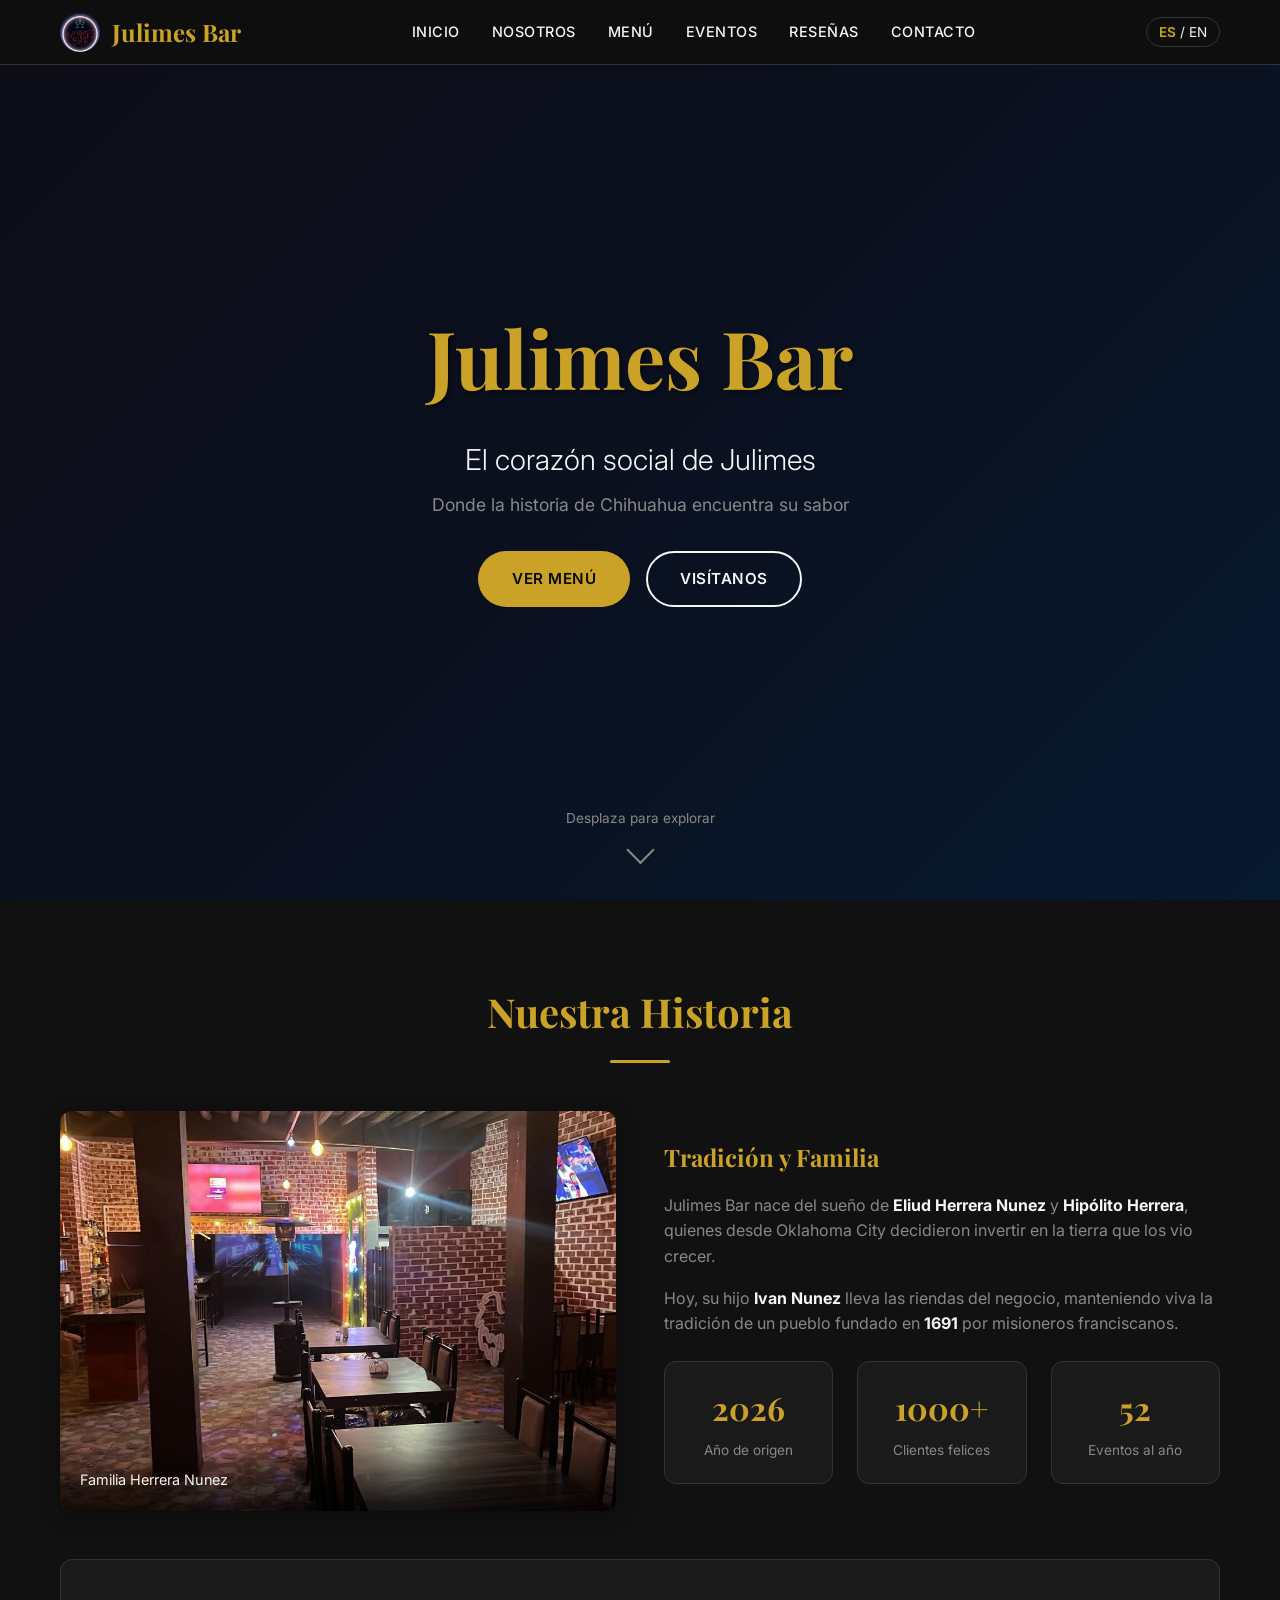
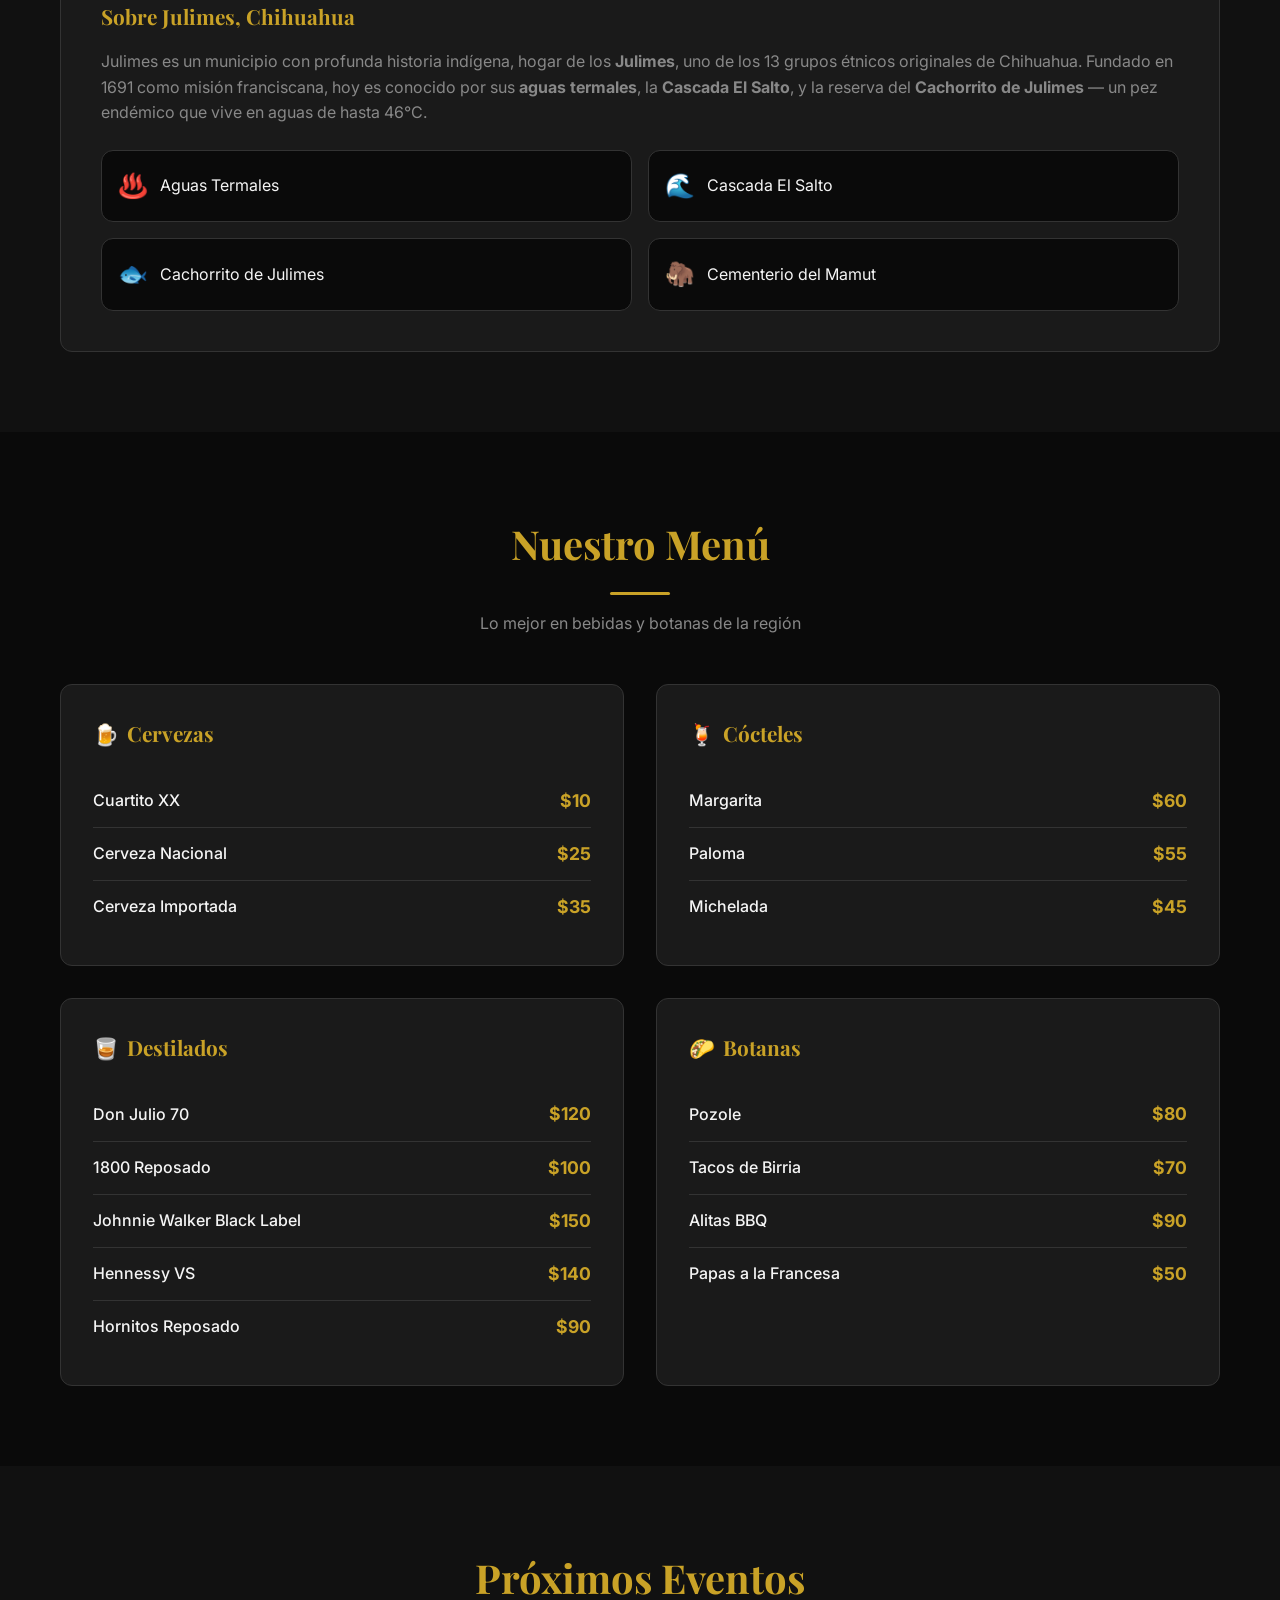
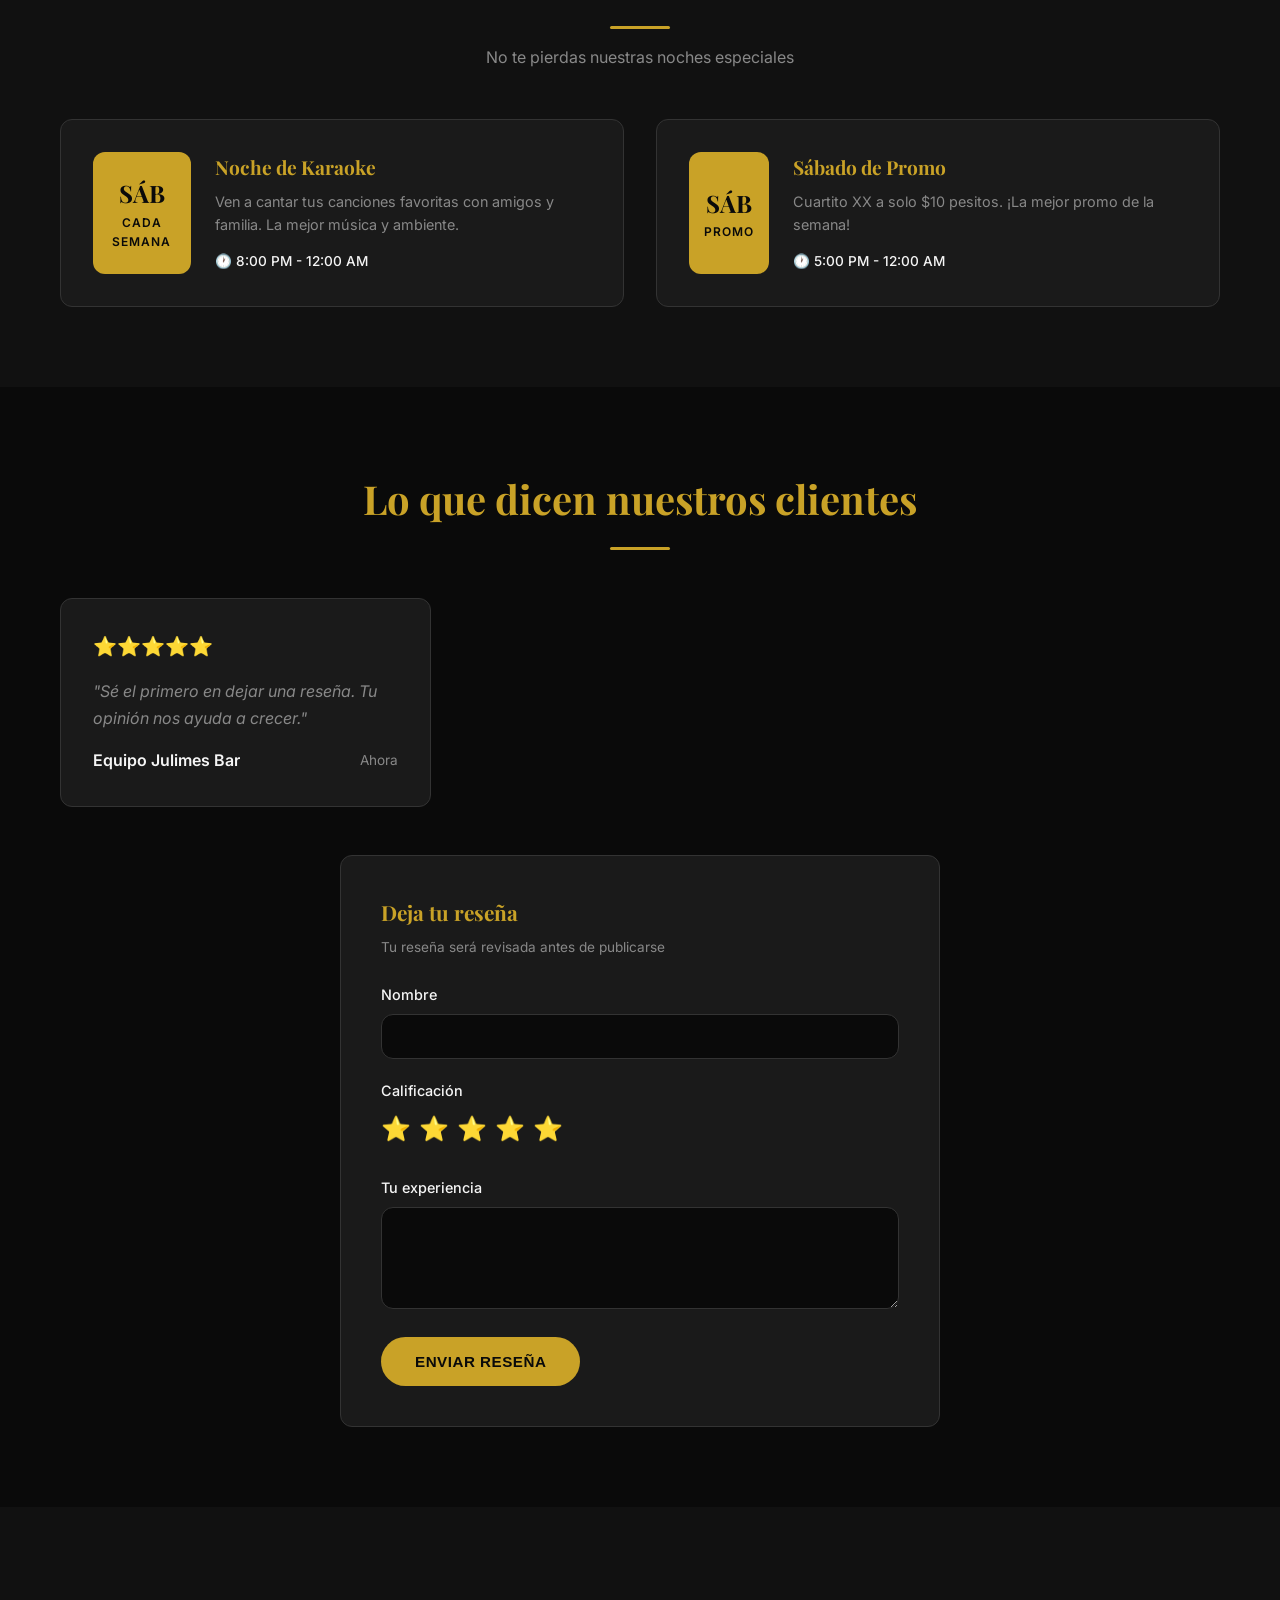
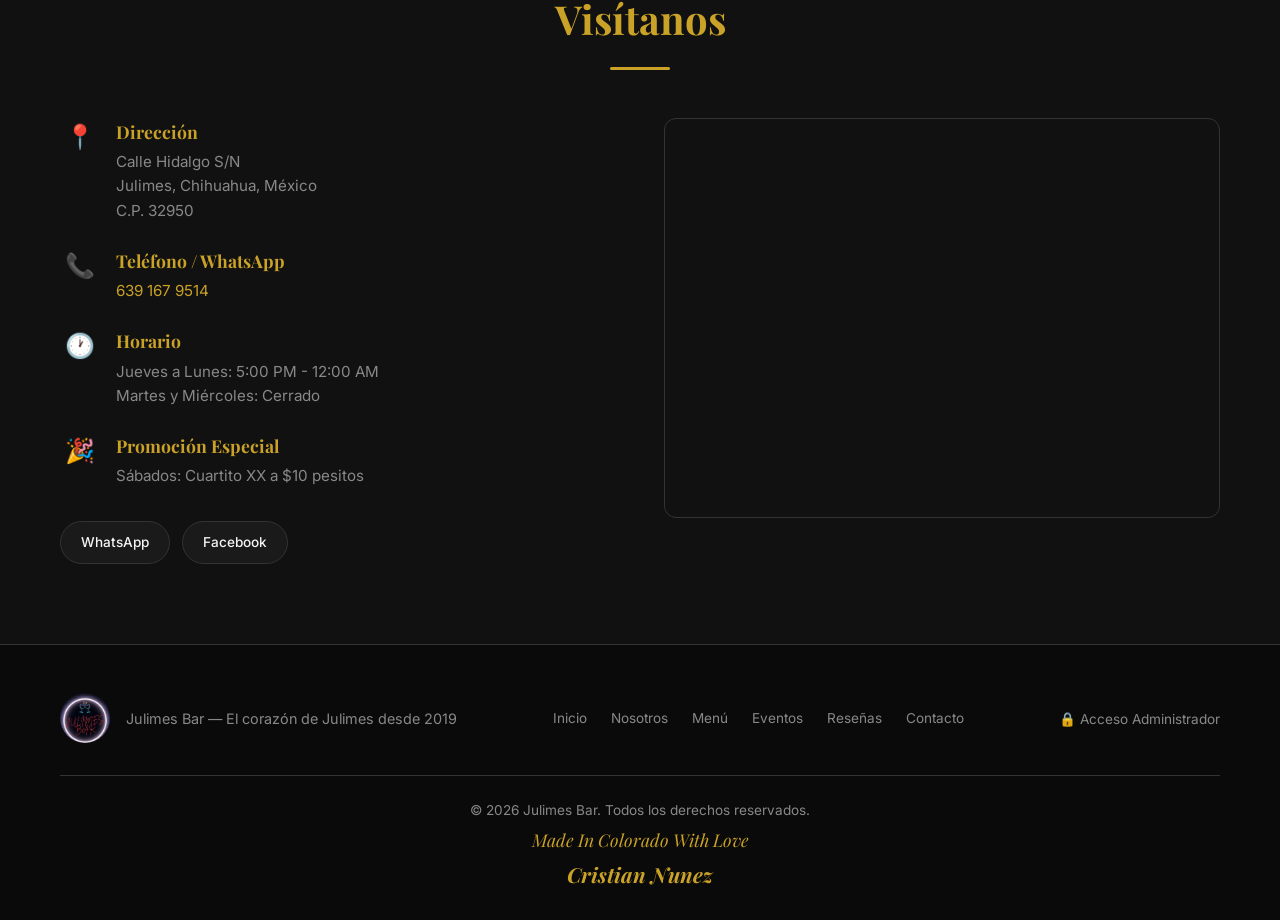
==== index.html @ 935f6eef "feat: update stats and footer per Cristian request - Stat: '5+ Años de servicio' → '2026 Año de orig" ====
<!DOCTYPE html>
<html lang="es">
<head>
    <meta charset="UTF-8">
    <meta name="viewport" content="width=device-width, initial-scale=1.0">
    <meta name="description" content="Julimes Bar - El corazón social de Julimes, Chihuahua. Cervezas frías, cócteles, botanas y las mejores noches de karaoke. Abierto jueves a lunes.">
    <meta name="keywords" content="Julimes Bar, bar Julimes Chihuahua, cerveza Julimes, karaoke Chihuahua, botanas Julimes, bar cerca de mí">
    <meta name="author" content="Familia Herrera Nunez">
    <meta name="robots" content="index, follow">
    
    <!-- Open Graph / Facebook -->
    <meta property="og:type" content="website">
    <meta property="og:url" content="https://deviousdevv303.github.io/julimes-bar/">
    <meta property="og:title" content="Julimes Bar - El corazón social de Julimes, Chihuahua">
    <meta property="og:description" content="Cervezas frías, cócteles, botanas y las mejores noches de karaoke en Julimes, Chihuahua. ¡Visítanos!">
    <meta property="og:image" content="https://deviousdevv303.github.io/julimes-bar/assets/logo.jpg">
    <meta property="og:locale" content="es_MX">
    
    <!-- Twitter -->
    <meta property="twitter:card" content="summary_large_image">
    <meta property="twitter:url" content="https://deviousdevv303.github.io/julimes-bar/">
    <meta property="twitter:title" content="Julimes Bar - El corazón social de Julimes, Chihuahua">
    <meta property="twitter:description" content="Cervezas frías, cócteles, botanas y las mejores noches de karaoke en Julimes, Chihuahua. ¡Visítanos!">
    <meta property="twitter:image" content="https://deviousdevv303.github.io/julimes-bar/assets/logo.jpg">
    
    <!-- Canonical URL -->
    <link rel="canonical" href="https://deviousdevv303.github.io/julimes-bar/">
    
    <title>Julimes Bar - El Corazón de Julimes, Chihuahua</title>
    <link rel="stylesheet" href="styles.css">
    <link href="https://fonts.googleapis.com/css2?family=Playfair+Display:wght@400;700&family=Inter:wght@300;400;600&display=swap" rel="stylesheet">
</head>
<body>
    <!-- Navigation -->
    <nav class="navbar">
        <div class="container">
            <div class="logo">
                <img src="assets/logo.jpg" alt="Julimes Bar Logo" id="logo-img">
                <span class="logo-text">Julimes Bar</span>
            </div>
            <ul class="nav-links">
                <li><a href="#inicio" data-es="Inicio" data-en="Home">Inicio</a></li>
                <li><a href="#nosotros" data-es="Nosotros" data-en="About">Nosotros</a></li>
                <li><a href="#menu" data-es="Menú" data-en="Menu">Menú</a></li>
                <li><a href="#eventos" data-es="Eventos" data-en="Events">Eventos</a></li>
                <li><a href="#resenas" data-es="Reseñas" data-en="Reviews">Reseñas</a></li>
                <li><a href="#contacto" data-es="Contacto" data-en="Contact">Contacto</a></li>
            </ul>
            <div class="language-toggle">
                <button id="lang-toggle" class="lang-btn" onclick="toggleLanguage()">
                    <span id="current-lang">ES</span> / <span>EN</span>
                </button>
            </div>
            <button class="hamburger" id="hamburger-btn" aria-label="Abrir menú" aria-expanded="false" aria-controls="nav-links">
                <span></span>
                <span></span>
                <span></span>
            </button>
        </div>
    </nav>

    <!-- Hero Section -->
    <section id="inicio" class="hero">
        <div class="hero-overlay"></div>
        <div class="hero-content">
            <h1>Julimes Bar</h1>
            <p class="tagline" data-es="El corazón social de Julimes" data-en="The social heart of Julimes">El corazón social de Julimes</p>
            <p class="subtitle" data-es="Donde la historia de Chihuahua encuentra su sabor" data-en="Where Chihuahua's history finds its flavor">Donde la historia de Chihuahua encuentra su sabor</p>
            <div class="cta-buttons">
                <a href="#menu" class="btn btn-primary" data-es="Ver Menú" data-en="View Menu">Ver Menú</a>
                <a href="#contacto" class="btn btn-secondary" data-es="Visítanos" data-en="Visit Us">Visítanos</a>
            </div>
        </div>
        <div class="scroll-indicator">
            <span data-es="Desplaza para explorar" data-en="Scroll to explore">Desplaza para explorar</span>
            <div class="arrow"></div>
        </div>
    </section>

    <!-- About Section -->
    <section id="nosotros" class="about">
        <div class="container">
            <div class="section-header">
                <h2 data-es="Nuestra Historia" data-en="Our Story">Nuestra Historia</h2>
                <div class="divider"></div>
            </div>
            <div class="about-grid">
                <div class="about-image">
                    <img src="assets/interior.jpg" alt="Interior de Julimes Bar" id="about-img">
                    <div class="image-caption">Familia Herrera Nunez</div>
                </div>
                <div class="about-content">
                    <h3 data-es="Tradición y Familia" data-en="Tradition & Family">Tradición y Familia</h3>
                    <p data-es="Julimes Bar nace del sueño de <strong>Eliud Herrera Nunez</strong> y <strong>Hipólito Herrera</strong>, quienes desde Oklahoma City decidieron invertir en la tierra que los vio crecer." data-en="Julimes Bar was born from the dream of <strong>Eliud Herrera Nunez</strong> and <strong>Hipólito Herrera</strong>, who from Oklahoma City decided to invest in the land that raised them.">Julimes Bar nace del sueño de <strong>Eliud Herrera Nunez</strong> y <strong>Hipólito Herrera</strong>, quienes desde Oklahoma City decidieron invertir en la tierra que los vio crecer.</p>
                    <p data-es="Hoy, su hijo <strong>Ivan Nunez</strong> lleva las riendas del negocio, manteniendo viva la tradición de un pueblo fundado en <strong>1691</strong> por misioneros franciscanos." data-en="Today, their son <strong>Ivan Nunez</strong> runs the business, keeping alive the tradition of a town founded in <strong>1691</strong> by Franciscan missionaries.">Hoy, su hijo <strong>Ivan Nunez</strong> lleva las riendas del negocio, manteniendo viva la tradición de un pueblo fundado en <strong>1691</strong> por misioneros franciscanos.</p>
                    <div class="about-stats">
                        <div class="stat">
                            <span class="stat-number">2026</span>
                            <span class="stat-label" data-es="Año de origen" data-en="Year established">Año de origen</span>
                        </div>
                        <div class="stat">
                            <span class="stat-number">1000+</span>
                            <span class="stat-label" data-es="Clientes felices" data-en="Happy customers">Clientes felices</span>
                        </div>
                        <div class="stat">
                            <span class="stat-number">52</span>
                            <span class="stat-label" data-es="Eventos al año" data-en="Events per year">Eventos al año</span>
                        </div>
                    </div>
                </div>
            </div>
            <div class="about-julimes">
                <h3 data-es="Sobre Julimes, Chihuahua" data-en="About Julimes, Chihuahua">Sobre Julimes, Chihuahua</h3>
                <p data-es="Julimes es un municipio con profunda historia indígena, hogar de los <strong>Julimes</strong>, uno de los 13 grupos étnicos originales de Chihuahua. Fundado en 1691 como misión franciscana, hoy es conocido por sus <strong>aguas termales</strong>, la <strong>Cascada El Salto</strong>, y la reserva del <strong>Cachorrito de Julimes</strong> — un pez endémico que vive en aguas de hasta 46°C." data-en="Julimes is a municipality with deep indigenous history, home to the <strong>Julimes</strong>, one of the 13 original ethnic groups of Chihuahua. Founded in 1691 as a Franciscan mission, today it's known for its <strong>thermal waters</strong>, <strong>El Salto Waterfall</strong>, and the <strong>Julimes Pupfish Reserve</strong> — an endemic fish living in waters up to 46°C.">Julimes es un municipio con profunda historia indígena, hogar de los <strong>Julimes</strong>, uno de los 13 grupos étnicos originales de Chihuahua. Fundado en 1691 como misión franciscana, hoy es conocido por sus <strong>aguas termales</strong>, la <strong>Cascada El Salto</strong>, y la reserva del <strong>Cachorrito de Julimes</strong> — un pez endémico que vive en aguas de hasta 46°C.</p>
                <div class="attractions">
                    <div class="attraction">
                        <span class="attraction-icon">♨️</span>
                        <span data-es="Aguas Termales" data-en="Thermal Waters">Aguas Termales</span>
                    </div>
                    <div class="attraction">
                        <span class="attraction-icon">🌊</span>
                        <span data-es="Cascada El Salto" data-en="El Salto Waterfall">Cascada El Salto</span>
                    </div>
                    <div class="attraction">
                        <span class="attraction-icon">🐟</span>
                        <span data-es="Cachorrito de Julimes" data-en="Julimes Pupfish">Cachorrito de Julimes</span>
                    </div>
                    <div class="attraction">
                        <span class="attraction-icon">🦣</span>
                        <span data-es="Cementerio del Mamut" data-en="Mammoth Cemetery">Cementerio del Mamut</span>
                    </div>
                </div>
            </div>
        </div>
    </section>

    <!-- Menu Section -->
    <section id="menu" class="menu">
        <div class="container">
            <div class="section-header">
                <h2 data-es="Nuestro Menú" data-en="Our Menu">Nuestro Menú</h2>
                <div class="divider"></div>
                <p class="section-subtitle" data-es="Lo mejor en bebidas y botanas de la región" data-en="The best drinks and snacks in the region">Lo mejor en bebidas y botanas de la región</p>
            </div>
            <div class="menu-categories">
                <div class="menu-category">
                    <h3>🍺 <span data-es="Cervezas" data-en="Beers">Cervezas</span></h3>
                    <ul class="menu-list">
                        <li class="menu-item">
                            <span class="item-name">Cuartito XX</span>
                            <span class="item-price">$10</span>
                        </li>
                        <li class="menu-item">
                            <span class="item-name" data-es="Cerveza Nacional" data-en="Domestic Beer">Cerveza Nacional</span>
                            <span class="item-price">$25</span>
                        </li>
                        <li class="menu-item">
                            <span class="item-name" data-es="Cerveza Importada" data-en="Imported Beer">Cerveza Importada</span>
                            <span class="item-price">$35</span>
                        </li>
                    </ul>
                </div>
                <div class="menu-category">
                    <h3>🍹 <span data-es="Cócteles" data-en="Cocktails">Cócteles</span></h3>
                    <ul class="menu-list">
                        <li class="menu-item">
                            <span class="item-name">Margarita</span>
                            <span class="item-price">$60</span>
                        </li>
                        <li class="menu-item">
                            <span class="item-name">Paloma</span>
                            <span class="item-price">$55</span>
                        </li>
                        <li class="menu-item">
                            <span class="item-name">Michelada</span>
                            <span class="item-price">$45</span>
                        </li>
                    </ul>
                </div>
                <div class="menu-category">
                    <h3>🥃 <span data-es="Destilados" data-en="Spirits">Destilados</span></h3>
                    <ul class="menu-list">
                        <li class="menu-item">
                            <span class="item-name">Don Julio 70</span>
                            <span class="item-price">$120</span>
                        </li>
                        <li class="menu-item">
                            <span class="item-name">1800 Reposado</span>
                            <span class="item-price">$100</span>
                        </li>
                        <li class="menu-item">
                            <span class="item-name">Johnnie Walker Black Label</span>
                            <span class="item-price">$150</span>
                        </li>
                        <li class="menu-item">
                            <span class="item-name">Hennessy VS</span>
                            <span class="item-price">$140</span>
                        </li>
                        <li class="menu-item">
                            <span class="item-name">Hornitos Reposado</span>
                            <span class="item-price">$90</span>
                        </li>
                    </ul>
                </div>
                <div class="menu-category">
                    <h3>🌮 <span data-es="Botanas" data-en="Snacks">Botanas</span></h3>
                    <ul class="menu-list">
                        <li class="menu-item">
                            <span class="item-name">Pozole</span>
                            <span class="item-price">$80</span>
                        </li>
                        <li class="menu-item">
                            <span class="item-name" data-es="Tacos de Birria" data-en="Birria Tacos">Tacos de Birria</span>
                            <span class="item-price">$70</span>
                        </li>
                        <li class="menu-item">
                            <span class="item-name" data-es="Alitas BBQ" data-en="BBQ Wings">Alitas BBQ</span>
                            <span class="item-price">$90</span>
                        </li>
                        <li class="menu-item">
                            <span class="item-name" data-es="Papas a la Francesa" data-en="French Fries">Papas a la Francesa</span>
                            <span class="item-price">$50</span>
                        </li>
                    </ul>
                </div>
            </div>
        </div>
    </section>

    <!-- Events Section -->
    <section id="eventos" class="events">
        <div class="container">
            <div class="section-header">
                <h2 data-es="Próximos Eventos" data-en="Upcoming Events">Próximos Eventos</h2>
                <div class="divider"></div>
                <p class="section-subtitle" data-es="No te pierdas nuestras noches especiales" data-en="Don't miss our special nights">No te pierdas nuestras noches especiales</p>
            </div>
            <div class="events-grid">
                <div class="event-card">
                    <div class="event-date">
                        <span class="day">SÁB</span>
                        <span class="month" data-es="CADA SEMANA" data-en="EVERY WEEK">CADA SEMANA</span>
                    </div>
                    <div class="event-info">
                        <h3 data-es="Noche de Karaoke" data-en="Karaoke Night">Noche de Karaoke</h3>
                        <p data-es="Ven a cantar tus canciones favoritas con amigos y familia. La mejor música y ambiente." data-en="Come sing your favorite songs with friends and family. The best music and atmosphere.">Ven a cantar tus canciones favoritas con amigos y familia. La mejor música y ambiente.</p>
                        <span class="event-time">🕐 8:00 PM - 12:00 AM</span>
                    </div>
                </div>
                <div class="event-card">
                    <div class="event-date">
                        <span class="day">SÁB</span>
                        <span class="month">PROMO</span>
                    </div>
                    <div class="event-info">
                        <h3 data-es="Sábado de Promo" data-en="Saturday Promo">Sábado de Promo</h3>
                        <p data-es="Cuartito XX a solo $10 pesitos. ¡La mejor promo de la semana!" data-en="Cuartito XX for just $10 pesos. The best deal of the week!">Cuartito XX a solo $10 pesitos. ¡La mejor promo de la semana!</p>
                        <span class="event-time">🕐 5:00 PM - 12:00 AM</span>
                    </div>
                </div>
            </div>
        </div>
    </section>

    <!-- Reviews Section -->
    <section id="resenas" class="reviews">
        <div class="container">
            <div class="section-header">
                <h2 data-es="Lo que dicen nuestros clientes" data-en="What our customers say">Lo que dicen nuestros clientes</h2>
                <div class="divider"></div>
            </div>
            <div class="reviews-grid" id="approved-reviews">
                <div class="review-card">
                    <div class="review-stars">⭐⭐⭐⭐⭐</div>
                    <p class="review-text">"Excelente ambiente y muy buen servicio. Las cervezas bien frías. Volveré pronto."</p>
                    <div class="review-author">
                        <span>María González</span>
                        <span class="review-date">15/05/2024</span>
                    </div>
                </div>
            </div>
            <div class="review-form">
                <h3 data-es="Deja tu reseña" data-en="Leave a review">Deja tu reseña</h3>
                <p class="form-note" data-es="Tu reseña será revisada antes de publicarse" data-en="Your review will be checked before publishing">Tu reseña será revisada antes de publicarse</p>
                <form id="review-form">
                    <div class="form-group">
                        <label for="reviewer-name" data-es="Nombre" data-en="Name">Nombre</label>
                        <input type="text" id="reviewer-name" required>
                    </div>
                    <div class="form-group">
                        <label for="reviewer-rating" data-es="Calificación" data-en="Rating">Calificación</label>
                        <div class="star-rating">
                            <input type="radio" name="rating" value="5" id="star5"><label for="star5">⭐</label>
                            <input type="radio" name="rating" value="4" id="star4"><label for="star4">⭐</label>
                            <input type="radio" name="rating" value="3" id="star3"><label for="star3">⭐</label>
                            <input type="radio" name="rating" value="2" id="star2"><label for="star2">⭐</label>
                            <input type="radio" name="rating" value="1" id="star1"><label for="star1">⭐</label>
                        </div>
                    </div>
                    <div class="form-group">
                        <label for="review-text" data-es="Tu experiencia" data-en="Your experience">Tu experiencia</label>
                        <textarea id="review-text" rows="4" required></textarea>
                    </div>
                    <button type="submit" class="btn btn-primary" data-es="Enviar Reseña" data-en="Submit Review">Enviar Reseña</button>
                </form>
            </div>
        </div>
    </section>

    <!-- Contact Section -->
    <section id="contacto" class="contact">
        <div class="container">
            <div class="section-header">
                <h2 data-es="Visítanos" data-en="Visit Us">Visítanos</h2>
                <div class="divider"></div>
            </div>
            <div class="contact-grid">
                <div class="contact-info">
                    <div class="contact-item">
                        <span class="contact-icon">📍</span>
                        <div>
                            <h4 data-es="Dirección" data-en="Address">Dirección</h4>
                            <p>Calle Hidalgo S/N<br>Julimes, Chihuahua, México<br>C.P. 32950</p>
                        </div>
                    </div>
                    <div class="contact-item">
                        <span class="contact-icon">📞</span>
                        <div>
                            <h4 data-es="Teléfono / WhatsApp" data-en="Phone / WhatsApp">Teléfono / WhatsApp</h4>
                            <p><a href="tel:+526391679514">639 167 9514</a></p>
                        </div>
                    </div>
                    <div class="contact-item">
                        <span class="contact-icon">🕐</span>
                        <div>
                            <h4 data-es="Horario" data-en="Hours">Horario</h4>
                            <p data-es="Jueves a Lunes: 5:00 PM - 12:00 AM<br>Martes y Miércoles: Cerrado" data-en="Thursday to Monday: 5:00 PM - 12:00 AM<br>Tuesday & Wednesday: Closed">Jueves a Lunes: 5:00 PM - 12:00 AM<br>Martes y Miércoles: Cerrado</p>
                        </div>
                    </div>
                    <div class="contact-item">
                        <span class="contact-icon">🎉</span>
                        <div>
                            <h4 data-es="Promoción Especial" data-en="Special Promotion">Promoción Especial</h4>
                            <p data-es="Sábados: Cuartito XX a $10 pesitos" data-en="Saturdays: Cuartito XX for $10 pesos">Sábados: Cuartito XX a $10 pesitos</p>
                        </div>
                    </div>
                    <div class="social-links">
                        <a href="https://wa.me/526391679514" class="social-btn" target="_blank">WhatsApp</a>
                        <a href="#" class="social-btn" target="_blank">Facebook</a>
                    </div>
                </div>
                <div class="map-container">
                    <iframe 
                        src="https://maps.google.com/maps?q=Julimes,+Chihuahua,+Mexico&output=embed"
                        width="100%" 
                        height="400" 
                        style="border:0;" 
                        allowfullscreen="" 
                        loading="lazy">
                    </iframe>
                </div>
            </div>
        </div>
    </section>

    <!-- Footer -->
    <footer class="footer">
        <div class="container">
            <div class="footer-content">
                <div class="footer-brand">
                    <img src="assets/logo.jpg" alt="Julimes Bar" class="footer-logo">
                    <p data-es="Julimes Bar — El corazón de Julimes desde 2019" data-en="Julimes Bar — The heart of Julimes since 2019">Julimes Bar — El corazón de Julimes desde 2019</p>
                </div>
                <div class="footer-links">
                    <a href="#inicio" data-es="Inicio" data-en="Home">Inicio</a>
                    <a href="#nosotros" data-es="Nosotros" data-en="About">Nosotros</a>
                    <a href="#menu" data-es="Menú" data-en="Menu">Menú</a>
                    <a href="#eventos" data-es="Eventos" data-en="Events">Eventos</a>
                    <a href="#resenas" data-es="Reseñas" data-en="Reviews">Reseñas</a>
                    <a href="#contacto" data-es="Contacto" data-en="Contact">Contacto</a>
                </div>
                <div class="footer-admin">
                    <a href="admin.html" class="admin-link">🔒 <span data-es="Acceso Administrador" data-en="Admin Access">Acceso Administrador</span></a>
                </div>
            </div>
            <div class="footer-bottom">
                <p>© <span id="footer-year"></span> Julimes Bar. <span data-es="Todos los derechos reservados." data-en="All rights reserved.">Todos los derechos reservados.</span></p>
                <p data-es="Made In Colorado With Love" data-en="Made In Colorado With Love" style="font-family: 'Playfair Display', cursive; font-style: italic; font-size: 1.1rem; color: var(--color-primary); margin-bottom: 4px;">Made In Colorado With Love</p>
                <p style="font-family: 'Playfair Display', cursive; font-style: italic; font-size: 1.3rem; color: var(--color-primary); font-weight: 700;">Cristian Nunez</p>
            </div>
        </div>
    </footer>

    <script src="script.js"></script>
    <script>document.getElementById('footer-year').textContent = new Date().getFullYear();</script>
</body>
</html>
---- styles.css ----
/* ─── CSS Variables ─────────────────────────────────────────── */
:root {
  --color-bg: #0a0a0a;
  --color-bg-alt: #111111;
  --color-surface: #1a1a1a;
  --color-primary: #c9a227;
  --color-primary-dark: #a88420;
  --color-text: #f5f5f5;
  --color-text-muted: #888888;
  --color-border: #333333;
  --color-white: #ffffff;
  --font-display: 'Playfair Display', Georgia, serif;
  --font-body: 'Inter', -apple-system, BlinkMacSystemFont, sans-serif;
  --transition: all 0.3s ease;
  --shadow: 0 4px 20px rgba(0, 0, 0, 0.4);
  --radius: 12px;
}

/* ─── Reset & Base ────────────────────────────────────────── */
*, *::before, *::after {
  margin: 0;
  padding: 0;
  box-sizing: border-box;
}

html {
  scroll-behavior: smooth;
  font-size: 16px;
}

body {
  font-family: var(--font-body);
  background: var(--color-bg);
  color: var(--color-text);
  line-height: 1.6;
  overflow-x: hidden;
  min-height: 100vh;
  width: 100%;
}

img {
  max-width: 100%;
  height: auto;
  display: block;
}

a {
  color: var(--color-primary);
  text-decoration: none;
  transition: var(--transition);
}

a:hover {
  color: var(--color-primary-dark);
}

/* ─── Container ───────────────────────────────────────────── */
.container {
  width: 100%;
  max-width: 1200px;
  margin: 0 auto;
  padding: 0 20px;
}

@media (max-width: 768px) {
  .container {
    padding: 0 16px;
  }
}

/* ─── Navigation ──────────────────────────────────────────── */
.navbar {
  position: fixed;
  top: 0;
  left: 0;
  right: 0;
  z-index: 1000;
  background: rgba(15, 15, 15, 0.95);
  backdrop-filter: blur(10px);
  border-bottom: 1px solid var(--color-border);
  padding: 12px 0;
}

.navbar .container {
  display: flex;
  align-items: center;
  justify-content: space-between;
}

.logo {
  display: flex;
  align-items: center;
  gap: 12px;
}

.logo img {
  width: 40px;
  height: 40px;
  border-radius: 50%;
  object-fit: cover;
}

.logo-text {
  font-family: var(--font-display);
  font-size: 1.5rem;
  font-weight: 700;
  color: var(--color-primary);
}

.nav-links {
  display: flex;
  list-style: none;
  gap: 32px;
}

.nav-links a {
  color: var(--color-text);
  font-size: 0.9rem;
  font-weight: 500;
  text-transform: uppercase;
  letter-spacing: 0.5px;
  position: relative;
}

.nav-links a::after {
  content: '';
  position: absolute;
  bottom: -4px;
  left: 0;
  width: 0;
  height: 2px;
  background: var(--color-primary);
  transition: var(--transition);
}

.nav-links a:hover::after {
  width: 100%;
}

.hamburger {
  display: none;
  flex-direction: column;
  gap: 5px;
  background: none;
  border: none;
  cursor: pointer;
  padding: 5px;
}

.hamburger span {
  display: block;
  width: 25px;
  height: 2px;
  background: var(--color-text);
  transition: var(--transition);
}

@media (max-width: 768px) {
  .nav-links {
    position: fixed;
    top: 60px;
    left: 0;
    right: 0;
    background: var(--color-bg);
    flex-direction: column;
    padding: 20px;
    gap: 16px;
    transform: translateY(-100%);
    opacity: 0;
    visibility: hidden;
    transition: var(--transition);
  }

  .nav-links.active {
    transform: translateY(0);
    opacity: 1;
    visibility: visible;
  }

  .hamburger {
    display: flex;
  }

  .hamburger.active span:nth-child(1) {
    transform: rotate(45deg) translate(5px, 5px);
  }

  .hamburger.active span:nth-child(2) {
    opacity: 0;
  }

  .hamburger.active span:nth-child(3) {
    transform: rotate(-45deg) translate(5px, -5px);
  }
}

/* ─── Hero Section ──────────────────────────────────────────── */
.hero {
  position: relative;
  min-height: 100vh;
  display: flex;
  align-items: center;
  justify-content: center;
  text-align: center;
  background: linear-gradient(135deg, #1a1a2e 0%, #16213e 50%, #0f3460 100%);
  overflow: hidden;
}

.hero::before {
  content: '';
  position: absolute;
  top: 0;
  left: 0;
  right: 0;
  bottom: 0;
  background: url('assets/hero-bg.jpg') center/cover;
  opacity: 0.3;
}

.hero-overlay {
  position: absolute;
  top: 0;
  left: 0;
  right: 0;
  bottom: 0;
  background: rgba(0, 0, 0, 0.5);
}

.hero-content {
  position: relative;
  z-index: 2;
  max-width: 800px;
  padding: 0 20px;
}

.hero h1 {
  font-family: var(--font-display);
  font-size: clamp(2.5rem, 8vw, 5rem);
  font-weight: 700;
  color: var(--color-primary);
  margin-bottom: 16px;
  text-shadow: 2px 2px 4px rgba(0, 0, 0, 0.5);
}

.tagline {
  font-size: clamp(1.2rem, 3vw, 1.8rem);
  color: var(--color-text);
  margin-bottom: 8px;
  font-weight: 300;
}

.subtitle {
  font-size: clamp(0.9rem, 2vw, 1.1rem);
  color: var(--color-text-muted);
  margin-bottom: 32px;
}

.cta-buttons {
  display: flex;
  gap: 16px;
  justify-content: center;
  flex-wrap: wrap;
}

/* ─── Buttons ─────────────────────────────────────────────── */
.btn {
  display: inline-flex;
  align-items: center;
  justify-content: center;
  padding: 14px 32px;
  border-radius: 50px;
  font-size: 0.95rem;
  font-weight: 600;
  text-transform: uppercase;
  letter-spacing: 0.5px;
  cursor: pointer;
  transition: var(--transition);
  border: 2px solid transparent;
}

.btn-primary {
  background: var(--color-primary);
  color: var(--color-bg);
}

.btn-primary:hover {
  background: var(--color-primary-dark);
  transform: translateY(-2px);
  box-shadow: 0 8px 25px rgba(201, 162, 39, 0.3);
}

.btn-secondary {
  background: transparent;
  color: var(--color-text);
  border-color: var(--color-text);
}

.btn-secondary:hover {
  background: var(--color-text);
  color: var(--color-bg);
}

/* ─── Scroll Indicator ────────────────────────────────────── */
.scroll-indicator {
  position: absolute;
  bottom: 40px;
  left: 50%;
  transform: translateX(-50%);
  z-index: 2;
  text-align: center;
  color: var(--color-text-muted);
  font-size: 0.85rem;
}

.scroll-indicator .arrow {
  width: 20px;
  height: 20px;
  border-right: 2px solid var(--color-text-muted);
  border-bottom: 2px solid var(--color-text-muted);
  transform: rotate(45deg);
  margin: 10px auto 0;
  animation: bounce 2s infinite;
}

@keyframes bounce {
  0%, 20%, 50%, 80%, 100% {
    transform: rotate(45deg) translateY(0);
  }
  40% {
    transform: rotate(45deg) translateY(-10px);
  }
  60% {
    transform: rotate(45deg) translateY(-5px);
  }
}

/* ─── Section Headers ─────────────────────────────────────── */
.section-header {
  text-align: center;
  margin-bottom: 48px;
}

.section-header h2 {
  font-family: var(--font-display);
  font-size: clamp(1.8rem, 4vw, 2.5rem);
  color: var(--color-primary);
  margin-bottom: 16px;
}

.divider {
  width: 60px;
  height: 3px;
  background: var(--color-primary);
  margin: 0 auto 16px;
  border-radius: 2px;
}

.section-subtitle {
  color: var(--color-text-muted);
  font-size: 1rem;
  max-width: 600px;
  margin: 0 auto;
}

/* ─── About Section ───────────────────────────────────────── */
.about {
  padding: 80px 0;
  background: var(--color-bg-alt);
}

.about-grid {
  display: grid;
  grid-template-columns: 1fr 1fr;
  gap: 48px;
  align-items: center;
  margin-bottom: 48px;
}

.about-image {
  position: relative;
  border-radius: var(--radius);
  overflow: hidden;
  box-shadow: var(--shadow);
}

.about-image img {
  width: 100%;
  height: 400px;
  object-fit: cover;
}

.image-caption {
  position: absolute;
  bottom: 0;
  left: 0;
  right: 0;
  background: linear-gradient(transparent, rgba(0, 0, 0, 0.8));
  padding: 20px;
  color: var(--color-text);
  font-size: 0.9rem;
}

.about-content h3 {
  font-family: var(--font-display);
  font-size: 1.5rem;
  color: var(--color-primary);
  margin-bottom: 16px;
}

.about-content p {
  margin-bottom: 16px;
  color: var(--color-text-muted);
}

.about-content strong {
  color: var(--color-text);
}

.about-stats {
  display: grid;
  grid-template-columns: repeat(3, 1fr);
  gap: 24px;
  margin-top: 24px;
}

.stat {
  text-align: center;
  padding: 20px;
  background: var(--color-surface);
  border-radius: var(--radius);
  border: 1px solid var(--color-border);
}

.stat-number {
  display: block;
  font-family: var(--font-display);
  font-size: 2rem;
  font-weight: 700;
  color: var(--color-primary);
  margin-bottom: 4px;
}

.stat-label {
  font-size: 0.85rem;
  color: var(--color-text-muted);
}

.about-julimes {
  background: var(--color-surface);
  padding: 40px;
  border-radius: var(--radius);
  border: 1px solid var(--color-border);
}

.about-julimes h3 {
  font-family: var(--font-display);
  font-size: 1.3rem;
  color: var(--color-primary);
  margin-bottom: 16px;
}

.about-julimes p {
  margin-bottom: 24px;
  color: var(--color-text-muted);
}

.attractions {
  display: grid;
  grid-template-columns: repeat(2, 1fr);
  gap: 16px;
}

.attraction {
  display: flex;
  align-items: center;
  gap: 12px;
  padding: 16px;
  background: var(--color-bg);
  border-radius: var(--radius);
  border: 1px solid var(--color-border);
}

.attraction-icon {
  font-size: 1.5rem;
}

@media (max-width: 768px) {
  .about-grid {
    grid-template-columns: 1fr;
    gap: 32px;
  }

  .about-stats {
    grid-template-columns: repeat(3, 1fr);
    gap: 12px;
  }

  .stat {
    padding: 12px;
  }

  .stat-number {
    font-size: 1.5rem;
  }

  .attractions {
    grid-template-columns: 1fr;
  }

  .about-julimes {
    padding: 24px;
  }
}

/* ─── Menu Section ────────────────────────────────────────── */
.menu {
  padding: 80px 0;
  background: var(--color-bg);
}

.menu-categories {
  display: grid;
  grid-template-columns: repeat(2, 1fr);
  gap: 32px;
}

.menu-category {
  background: var(--color-surface);
  padding: 32px;
  border-radius: var(--radius);
  border: 1px solid var(--color-border);
}

.menu-category h3 {
  font-family: var(--font-display);
  font-size: 1.3rem;
  color: var(--color-primary);
  margin-bottom: 24px;
  display: flex;
  align-items: center;
  gap: 8px;
}

.menu-list {
  list-style: none;
}

.menu-item {
  display: flex;
  justify-content: space-between;
  align-items: center;
  padding: 12px 0;
  border-bottom: 1px solid var(--color-border);
}

.menu-item:last-child {
  border-bottom: none;
}

.item-name {
  color: var(--color-text);
  font-weight: 500;
}

.item-price {
  color: var(--color-primary);
  font-weight: 700;
  font-size: 1.1rem;
}

@media (max-width: 768px) {
  .menu-categories {
    grid-template-columns: 1fr;
    gap: 24px;
  }

  .menu-category {
    padding: 24px;
  }
}

/* ─── Events Section ──────────────────────────────────────── */
.events {
  padding: 80px 0;
  background: var(--color-bg-alt);
}

.events-grid {
  display: grid;
  grid-template-columns: repeat(2, 1fr);
  gap: 32px;
}

.event-card {
  display: flex;
  gap: 24px;
  background: var(--color-surface);
  padding: 32px;
  border-radius: var(--radius);
  border: 1px solid var(--color-border);
  transition: var(--transition);
}

.event-card:hover {
  transform: translateY(-4px);
  box-shadow: var(--shadow);
  border-color: var(--color-primary);
}

.event-date {
  display: flex;
  flex-direction: column;
  align-items: center;
  justify-content: center;
  min-width: 80px;
  padding: 16px;
  background: var(--color-primary);
  border-radius: var(--radius);
  color: var(--color-bg);
  text-align: center;
}

.event-date .day {
  font-family: var(--font-display);
  font-size: 1.5rem;
  font-weight: 700;
}

.event-date .month {
  font-size: 0.75rem;
  text-transform: uppercase;
  letter-spacing: 1px;
  font-weight: 600;
}

.event-info h3 {
  font-family: var(--font-display);
  font-size: 1.2rem;
  color: var(--color-primary);
  margin-bottom: 8px;
}

.event-info p {
  color: var(--color-text-muted);
  margin-bottom: 12px;
  font-size: 0.9rem;
}

.event-time {
  color: var(--color-text);
  font-size: 0.85rem;
  font-weight: 500;
}

@media (max-width: 768px) {
  .events-grid {
    grid-template-columns: 1fr;
  }

  .event-card {
    flex-direction: column;
    gap: 16px;
  }

  .event-date {
    flex-direction: row;
    gap: 8px;
    min-width: auto;
    justify-content: flex-start;
  }
}

/* ─── Reviews Section ─────────────────────────────────────── */
.reviews {
  padding: 80px 0;
  background: var(--color-bg);
}

.reviews-grid {
  display: grid;
  grid-template-columns: repeat(3, 1fr);
  gap: 24px;
  margin-bottom: 48px;
}

.review-card {
  background: var(--color-surface);
  padding: 32px;
  border-radius: var(--radius);
  border: 1px solid var(--color-border);
  transition: var(--transition);
}

.review-card:hover {
  transform: translateY(-4px);
  box-shadow: var(--shadow);
}

.review-stars {
  color: var(--color-primary);
  font-size: 1.2rem;
  margin-bottom: 16px;
}

.review-text {
  color: var(--color-text-muted);
  font-style: italic;
  margin-bottom: 16px;
  line-height: 1.7;
}

.review-author {
  display: flex;
  justify-content: space-between;
  align-items: center;
}

.review-author span:first-child {
  color: var(--color-text);
  font-weight: 600;
}

.review-date {
  color: var(--color-text-muted);
  font-size: 0.85rem;
}

.review-form {
  max-width: 600px;
  margin: 0 auto;
  background: var(--color-surface);
  padding: 40px;
  border-radius: var(--radius);
  border: 1px solid var(--color-border);
}

.review-form h3 {
  font-family: var(--font-display);
  font-size: 1.3rem;
  color: var(--color-primary);
  margin-bottom: 8px;
}

.form-note {
  color: var(--color-text-muted);
  font-size: 0.85rem;
  margin-bottom: 24px;
}

.form-group {
  margin-bottom: 20px;
}

.form-group label {
  display: block;
  margin-bottom: 8px;
  color: var(--color-text);
  font-weight: 500;
  font-size: 0.9rem;
}

.form-group input,
.form-group textarea {
  width: 100%;
  padding: 12px 16px;
  background: var(--color-bg);
  border: 1px solid var(--color-border);
  border-radius: var(--radius);
  color: var(--color-text);
  font-family: var(--font-body);
  font-size: 0.95rem;
  transition: var(--transition);
}

.form-group input:focus,
.form-group textarea:focus {
  outline: none;
  border-color: var(--color-primary);
  box-shadow: 0 0 0 3px rgba(201, 162, 39, 0.1);
}

.star-rating {
  display: flex;
  gap: 8px;
  flex-direction: row-reverse;
  justify-content: flex-end;
}

.star-rating input {
  display: none;
}

.star-rating label {
  cursor: pointer;
  font-size: 1.5rem;
  color: var(--color-border);
  transition: var(--transition);
}

.star-rating label:hover,
.star-rating label:hover ~ label,
.star-rating input:checked ~ label {
  color: var(--color-primary);
}

@media (max-width: 768px) {
  .reviews-grid {
    grid-template-columns: 1fr;
  }

  .review-form {
    padding: 24px;
  }
}

/* ─── Contact Section ─────────────────────────────────────── */
.contact {
  padding: 80px 0;
  background: var(--color-bg-alt);
}

.contact-grid {
  display: grid;
  grid-template-columns: 1fr 1fr;
  gap: 48px;
  align-items: start;
}

.contact-info {
  display: flex;
  flex-direction: column;
  gap: 24px;
}

.contact-item {
  display: flex;
  gap: 16px;
  align-items: flex-start;
}

.contact-icon {
  font-size: 1.5rem;
  min-width: 40px;
  text-align: center;
}

.contact-item h4 {
  font-family: var(--font-display);
  font-size: 1.1rem;
  color: var(--color-primary);
  margin-bottom: 4px;
}

.contact-item p {
  color: var(--color-text-muted);
  font-size: 0.95rem;
}

.contact-item a {
  color: var(--color-primary);
}

.social-links {
  display: flex;
  gap: 12px;
  margin-top: 8px;
}

.social-btn {
  display: inline-flex;
  align-items: center;
  justify-content: center;
  padding: 10px 20px;
  background: var(--color-surface);
  border: 1px solid var(--color-border);
  border-radius: 50px;
  color: var(--color-text);
  font-size: 0.85rem;
  font-weight: 500;
  transition: var(--transition);
}

.social-btn:hover {
  background: var(--color-primary);
  color: var(--color-bg);
  border-color: var(--color-primary);
}

.map-container {
  border-radius: var(--radius);
  overflow: hidden;
  border: 1px solid var(--color-border);
  height: 400px;
}

.map-container iframe {
  width: 100%;
  height: 100%;
  border: none;
}

@media (max-width: 768px) {
  .contact-grid {
    grid-template-columns: 1fr;
    gap: 32px;
  }

  .map-container {
    height: 300px;
  }
}

/* ─── Footer ──────────────────────────────────────────────── */
.footer {
  padding: 48px 0 24px;
  background: var(--color-bg);
  border-top: 1px solid var(--color-border);
}

.footer-content {
  display: flex;
  justify-content: space-between;
  align-items: center;
  flex-wrap: wrap;
  gap: 24px;
  margin-bottom: 32px;
}

.footer-brand {
  display: flex;
  align-items: center;
  gap: 16px;
}

.footer-logo {
  width: 50px;
  height: 50px;
  border-radius: 50%;
  object-fit: cover;
}

.footer-brand p {
  color: var(--color-text-muted);
  font-size: 0.9rem;
}

.footer-links {
  display: flex;
  gap: 24px;
  flex-wrap: wrap;
}

.footer-links a {
  color: var(--color-text-muted);
  font-size: 0.85rem;
  transition: var(--transition);
}

.footer-links a:hover {
  color: var(--color-primary);
}

.footer-admin a {
  color: var(--color-text-muted);
  font-size: 0.85rem;
}

.footer-bottom {
  text-align: center;
  padding-top: 24px;
  border-top: 1px solid var(--color-border);
}

.footer-bottom p {
  color: var(--color-text-muted);
  font-size: 0.85rem;
  margin-bottom: 4px;
}

@media (max-width: 768px) {
  .footer-content {
    flex-direction: column;
    text-align: center;
  }

  .footer-brand {
    flex-direction: column;
  }

  .footer-links {
    justify-content: center;
  }
}

/* ─── Language Toggle ─────────────────────────────────────── */
.language-toggle {
  display: flex;
  align-items: center;
}

.lang-btn {
  background: transparent;
  border: 1px solid var(--color-border);
  color: var(--color-text);
  padding: 6px 12px;
  border-radius: 20px;
  font-size: 0.85rem;
  cursor: pointer;
  transition: var(--transition);
  font-family: var(--font-body);
}

.lang-btn:hover {
  border-color: var(--color-primary);
  color: var(--color-primary);
}

#current-lang {
  color: var(--color-primary);
  font-weight: 600;
}

/* ─── Responsive Language Toggle ──────────────────────────── */
@media (max-width: 768px) {
  .language-toggle {
    margin-right: 10px;
  }

  .lang-btn {
    padding: 4px 8px;
    font-size: 0.75rem;
  }
}

/* ─── Animations ────────────────────────────────────────────── */
@keyframes fadeInUp {
  from {
    opacity: 0;
    transform: translateY(30px);
  }
  to {
    opacity: 1;
    transform: translateY(0);
  }
}

/* Sections start visible by default — JS adds animation class */
section {
  opacity: 1;
  transform: translateY(0);
  transition: opacity 0.6s ease, transform 0.6s ease;
}

section.animate {
  opacity: 0;
  transform: translateY(30px);
}

section.animate.visible {
  opacity: 1;
  transform: translateY(0);
}

/* ─── Utility ─────────────────────────────────────────────── */
.text-center {
  text-align: center;
}

.mb-0 {
  margin-bottom: 0;
}

.mt-0 {
  margin-top: 0;
}
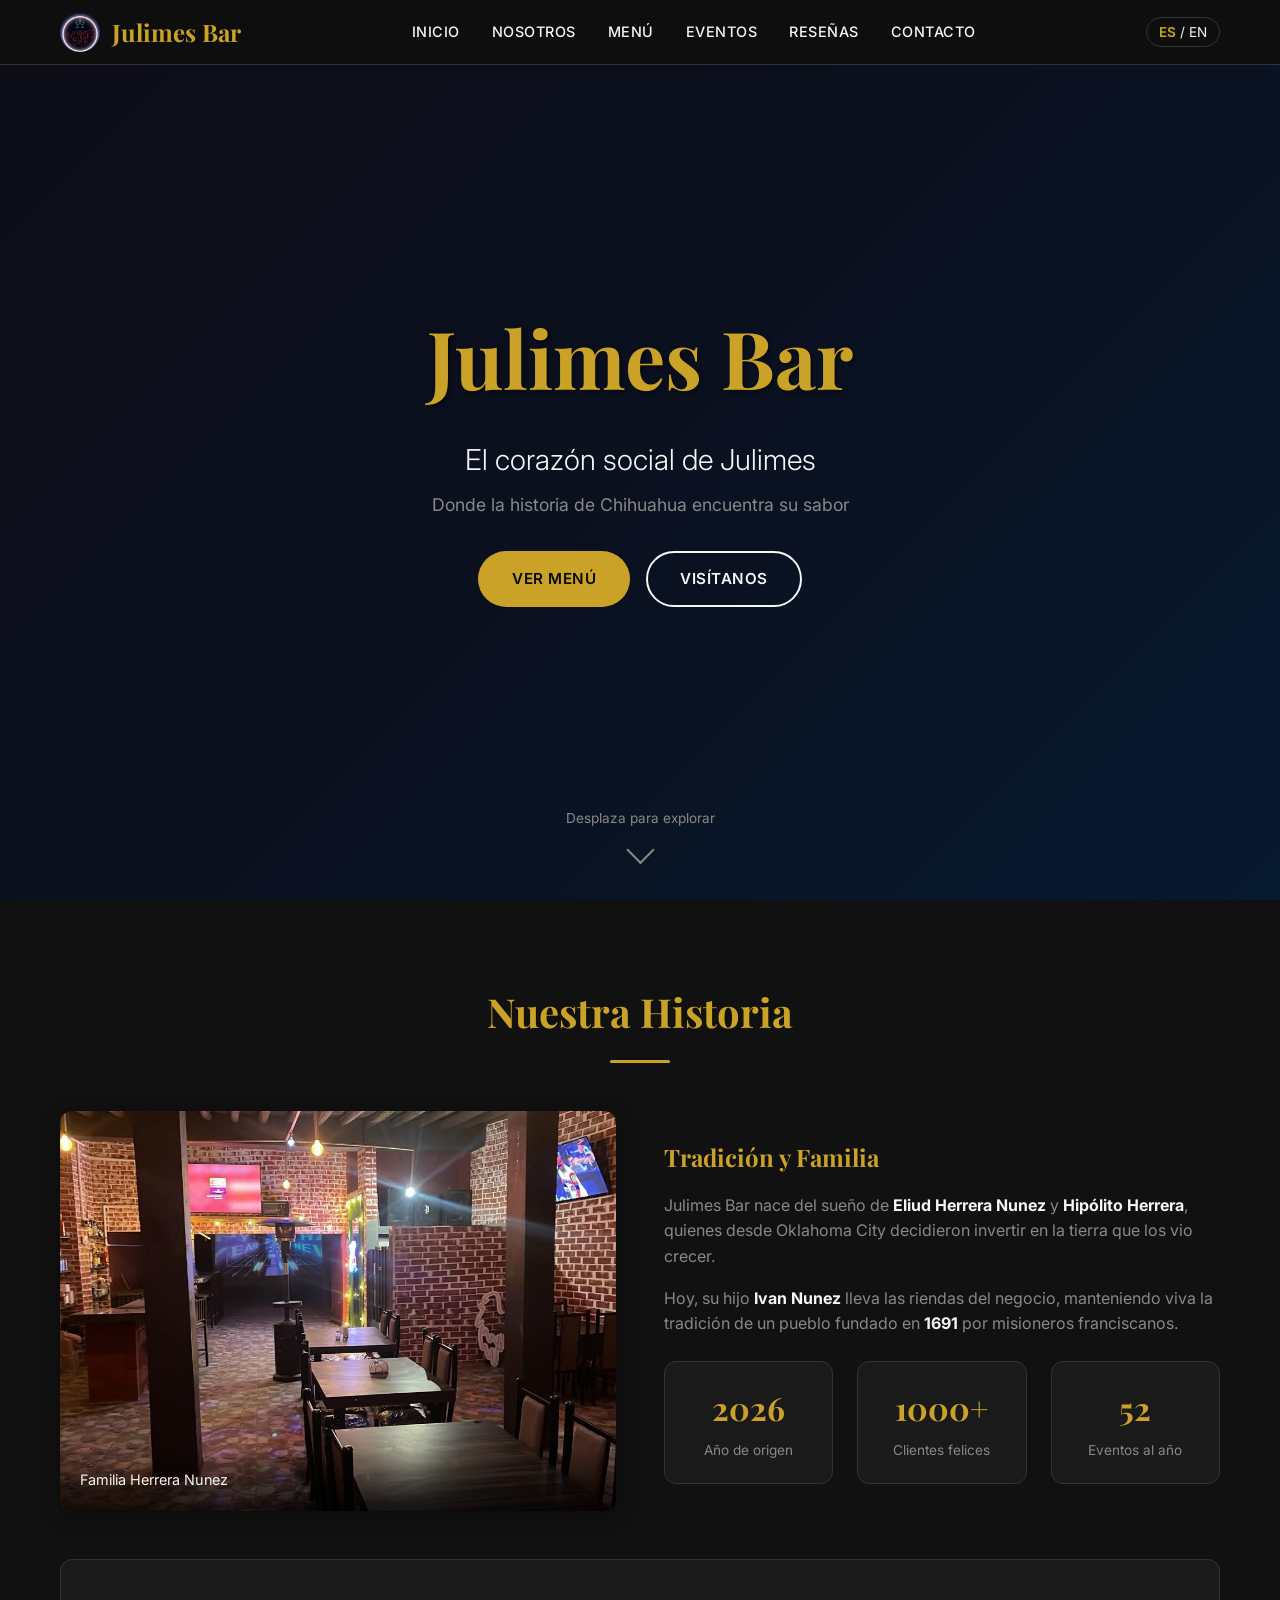
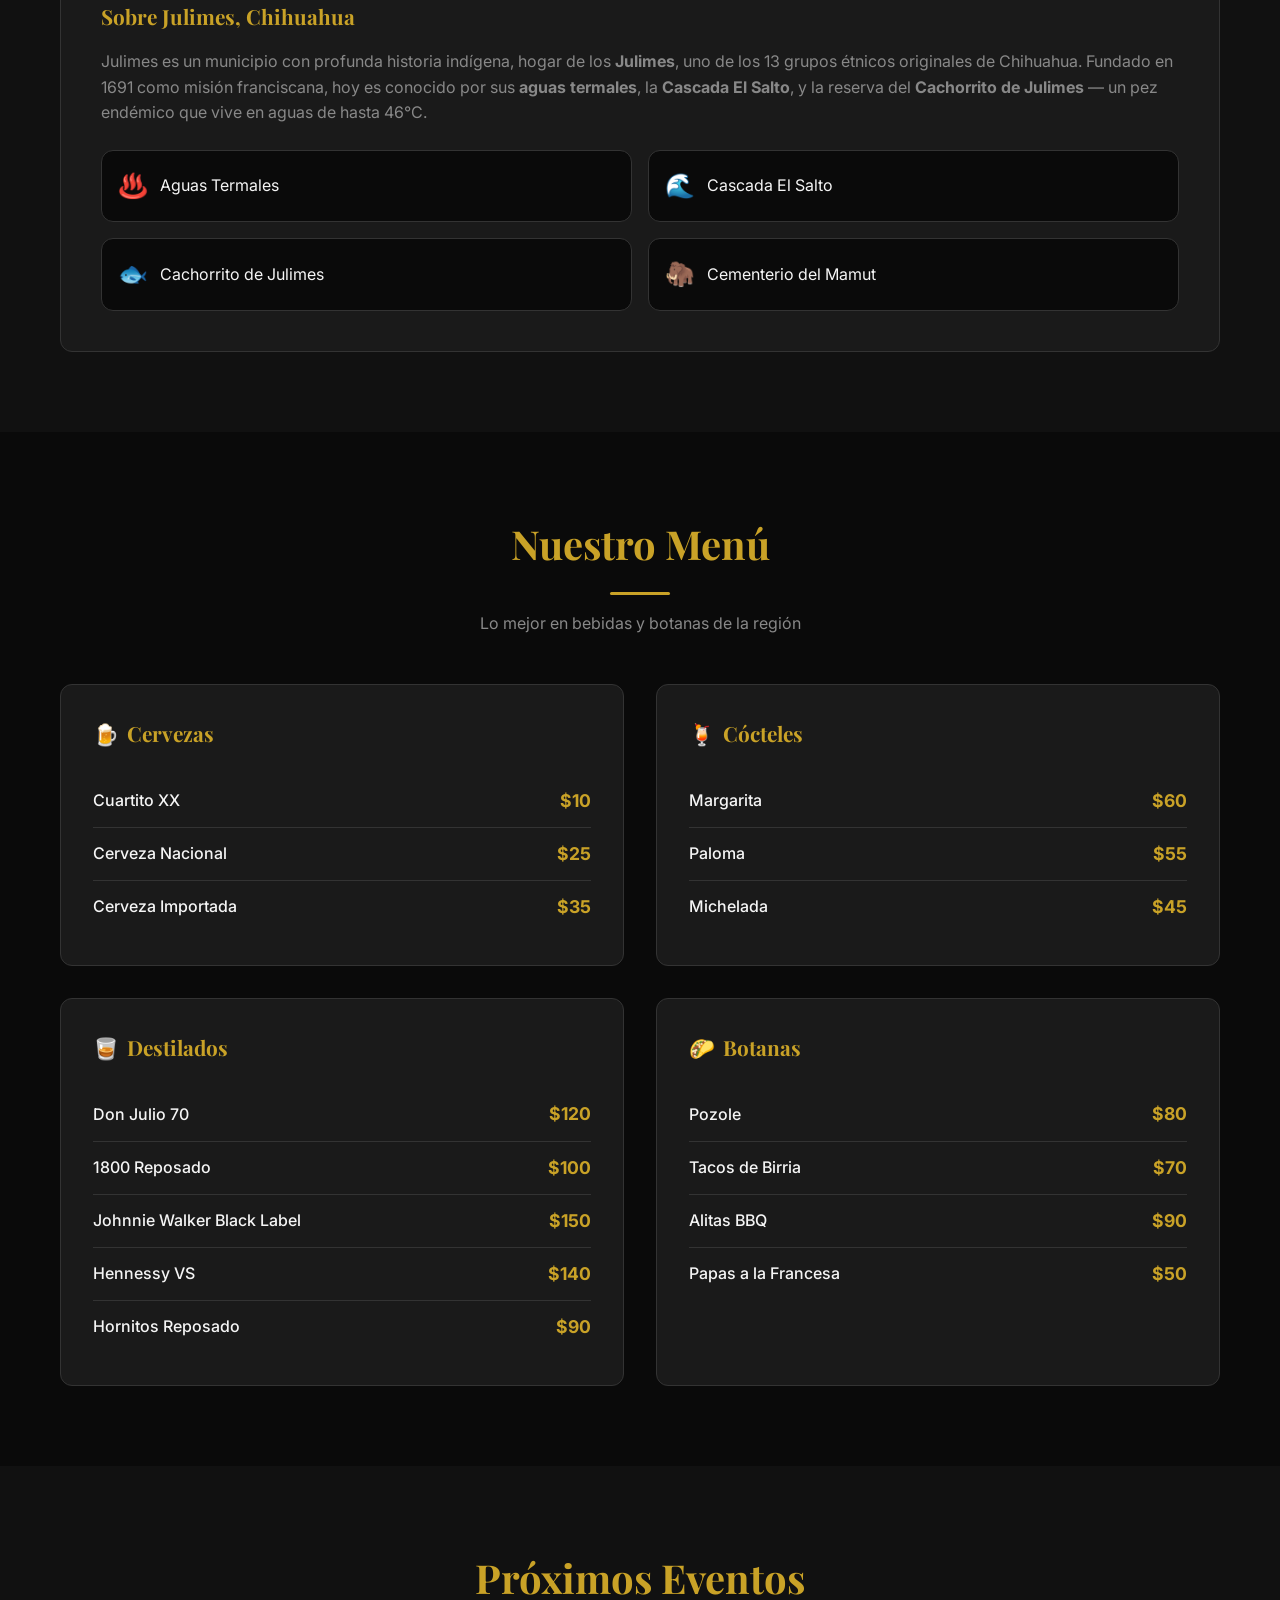
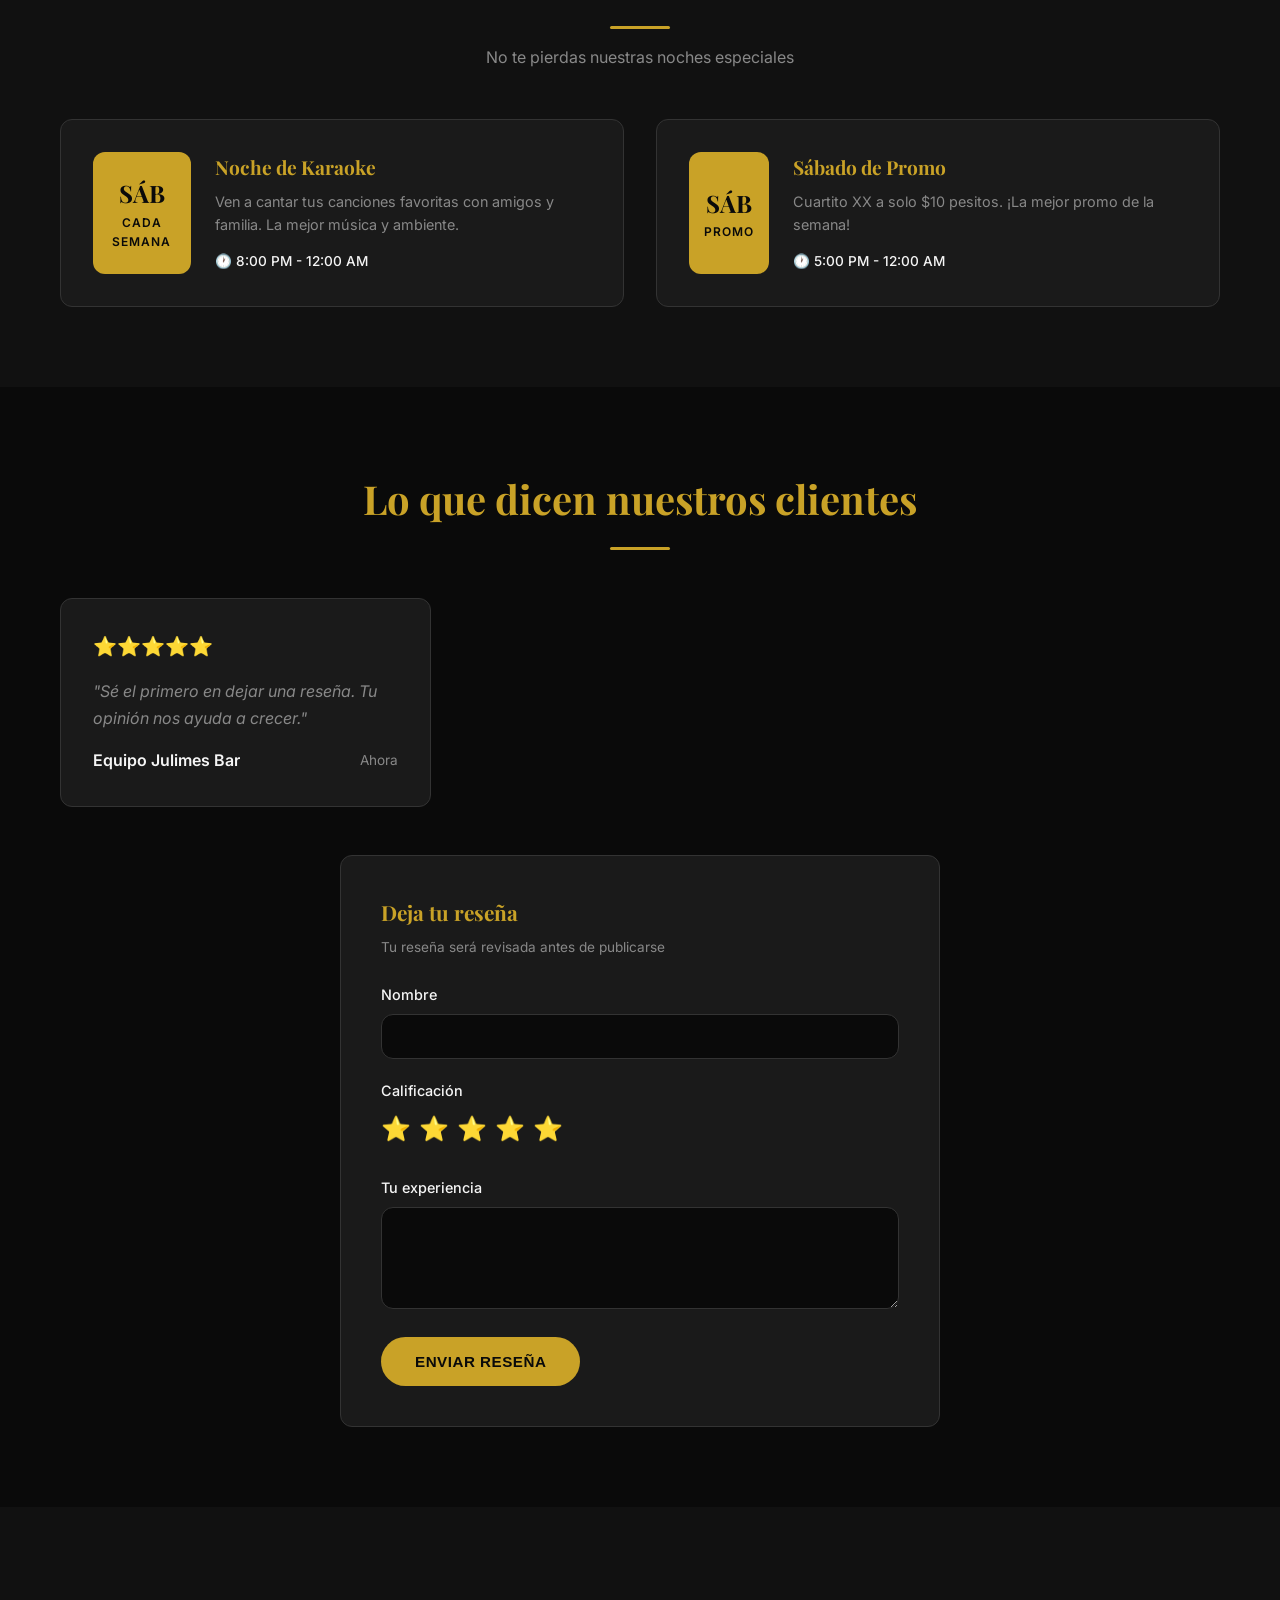
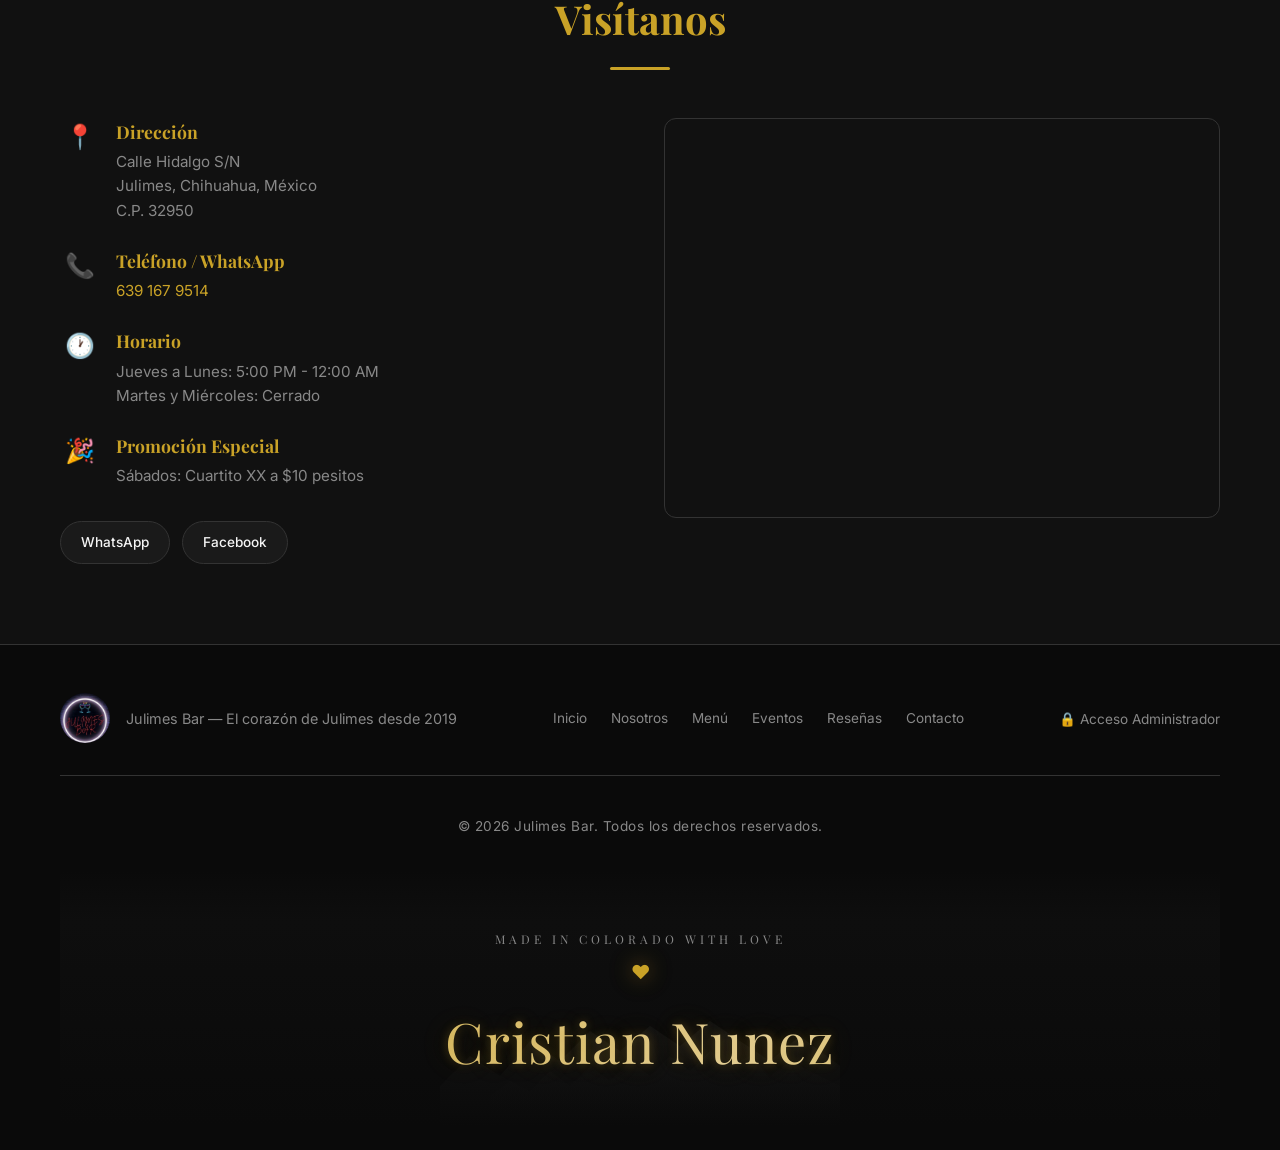
==== commit 26bea11e: "feat(footer): cinematic Colorado signature with mountain silhouette - Replaced plain gold text with " ====
--- a/index.html
+++ b/index.html
@@ -384,9 +384,26 @@
                 </div>
             </div>
             <div class="footer-bottom">
-                <p>© <span id="footer-year"></span> Julimes Bar. <span data-es="Todos los derechos reservados." data-en="All rights reserved.">Todos los derechos reservados.</span></p>
-                <p data-es="Made In Colorado With Love" data-en="Made In Colorado With Love" style="font-family: 'Playfair Display', cursive; font-style: italic; font-size: 1.1rem; color: var(--color-primary); margin-bottom: 4px;">Made In Colorado With Love</p>
-                <p style="font-family: 'Playfair Display', cursive; font-style: italic; font-size: 1.3rem; color: var(--color-primary); font-weight: 700;">Cristian Nunez</p>
+                <p class="footer-copyright">© <span id="footer-year"></span> Julimes Bar. <span data-es="Todos los derechos reservados." data-en="All rights reserved.">Todos los derechos reservados.</span></p>
+                
+                <div class="colorado-signature">
+                    <div class="mountain-silhouette">
+                        <svg viewBox="0 0 400 120" xmlns="http://www.w3.org/2000/svg" preserveAspectRatio="xMidYMax meet">
+                            <defs>
+                                <linearGradient id="mountainGrad" x1="0%" y1="0%" x2="0%" y2="100%">
+                                    <stop offset="0%" style="stop-color:#1a1a1a;stop-opacity:0.6" />
+                                    <stop offset="50%" style="stop-color:#0f0f0f;stop-opacity:0.8" />
+                                    <stop offset="100%" style="stop-color:#0a0a0a;stop-opacity:1" />
+                                </linearGradient>
+                            </defs>
+                            <path d="M0,120 L0,80 L30,50 L60,70 L90,35 L120,55 L150,25 L180,45 L210,20 L240,40 L270,15 L300,35 L330,55 L360,30 L400,60 L400,120 Z" fill="url(#mountainGrad)" />
+                            <path d="M50,120 L50,90 L70,75 L90,85 L110,65 L130,80 L150,60 L170,75 L190,55 L210,70 L230,50 L250,65 L270,45 L290,60 L310,50 L330,70 L350,55 L400,80 L400,120 Z" fill="url(#mountainGrad)" opacity="0.5" />
+                        </svg>
+                    </div>
+                    <p class="colorado-subtitle">MADE IN COLORADO WITH LOVE</p>
+                    <p class="colorado-heart">♥</p>
+                    <p class="colorado-name">Cristian Nunez</p>
+                </div>
             </div>
         </div>
     </footer>
--- a/styles.css
+++ b/styles.css
@@ -912,7 +912,7 @@
 
 /* ─── Footer ──────────────────────────────────────────────── */
 .footer {
-  padding: 48px 0 24px;
+  padding: 48px 0 0;
   background: var(--color-bg);
   border-top: 1px solid var(--color-border);
 }
@@ -965,16 +965,107 @@
   font-size: 0.85rem;
 }
 
+/* ─── Colorado Signature ──────────────────────────────────── */
 .footer-bottom {
   text-align: center;
-  padding-top: 24px;
+  padding: 40px 0 24px;
   border-top: 1px solid var(--color-border);
-}
-
-.footer-bottom p {
+  position: relative;
+  overflow: hidden;
+}
+
+.footer-copyright {
   color: var(--color-text-muted);
   font-size: 0.85rem;
-  margin-bottom: 4px;
+  margin-bottom: 32px;
+  letter-spacing: 0.5px;
+}
+
+.colorado-signature {
+  position: relative;
+  padding: 60px 20px 40px;
+  background: linear-gradient(180deg, 
+    rgba(10,10,10,0) 0%, 
+    rgba(15,15,15,0.8) 20%, 
+    rgba(10,10,10,1) 100%);
+}
+
+.mountain-silhouette {
+  position: absolute;
+  bottom: 0;
+  left: 0;
+  right: 0;
+  height: 120px;
+  z-index: 1;
+  pointer-events: none;
+}
+
+.mountain-silhouette svg {
+  width: 100%;
+  height: 100%;
+  display: block;
+}
+
+.colorado-subtitle {
+  font-family: 'Cinzel', 'Playfair Display', Georgia, serif;
+  font-size: 0.75rem;
+  font-weight: 400;
+  letter-spacing: 4px;
+  text-transform: uppercase;
+  color: var(--color-text-muted);
+  margin-bottom: 8px;
+  position: relative;
+  z-index: 2;
+}
+
+.colorado-heart {
+  font-size: 1.2rem;
+  color: var(--color-primary);
+  margin-bottom: 8px;
+  position: relative;
+  z-index: 2;
+  text-shadow: 0 0 20px rgba(201, 162, 39, 0.4), 0 0 40px rgba(201, 162, 39, 0.2);
+  animation: gentlePulse 3s ease-in-out infinite;
+}
+
+@keyframes gentlePulse {
+  0%, 100% {
+    opacity: 0.8;
+    text-shadow: 0 0 20px rgba(201, 162, 39, 0.4), 0 0 40px rgba(201, 162, 39, 0.2);
+  }
+  50% {
+    opacity: 1;
+    text-shadow: 0 0 30px rgba(201, 162, 39, 0.6), 0 0 60px rgba(201, 162, 39, 0.3);
+  }
+}
+
+.colorado-name {
+  font-family: 'Great Vibes', 'Allura', 'Playfair Display', cursive;
+  font-size: clamp(2rem, 6vw, 3.5rem);
+  font-weight: 400;
+  color: var(--color-primary);
+  position: relative;
+  z-index: 2;
+  letter-spacing: 1px;
+  text-shadow: 
+    0 0 10px rgba(201, 162, 39, 0.3),
+    0 0 30px rgba(201, 162, 39, 0.2),
+    0 0 60px rgba(201, 162, 39, 0.1);
+  background: linear-gradient(135deg, #c9a227 0%, #e8d5a3 30%, #c9a227 50%, #a88420 70%, #c9a227 100%);
+  -webkit-background-clip: text;
+  -webkit-text-fill-color: transparent;
+  background-clip: text;
+  background-size: 200% 200%;
+  animation: goldShimmer 4s ease-in-out infinite;
+}
+
+@keyframes goldShimmer {
+  0%, 100% {
+    background-position: 0% 50%;
+  }
+  50% {
+    background-position: 100% 50%;
+  }
 }
 
 @media (max-width: 768px) {
@@ -989,6 +1080,23 @@
 
   .footer-links {
     justify-content: center;
+  }
+
+  .colorado-signature {
+    padding: 40px 16px 30px;
+  }
+
+  .colorado-name {
+    font-size: clamp(1.8rem, 8vw, 2.5rem);
+  }
+
+  .colorado-subtitle {
+    font-size: 0.65rem;
+    letter-spacing: 3px;
+  }
+
+  .mountain-silhouette {
+    height: 80px;
   }
 }
 
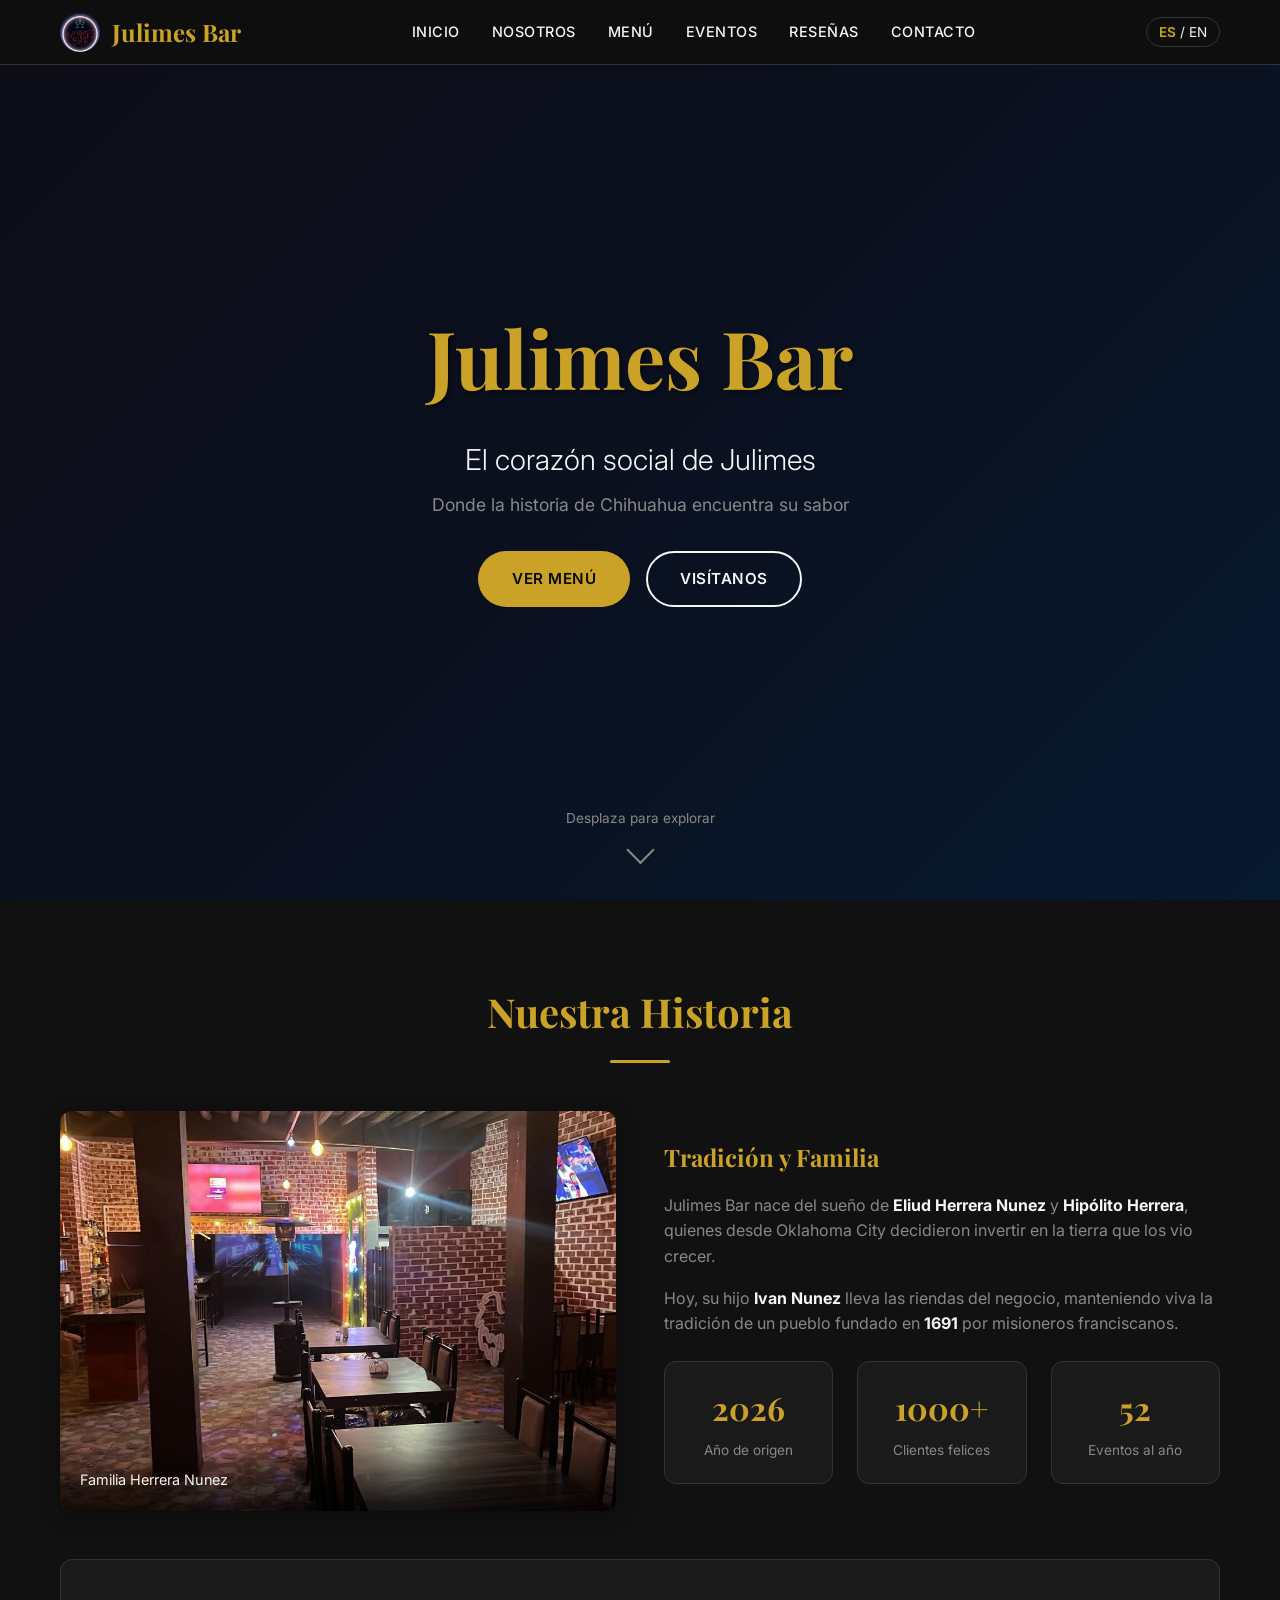
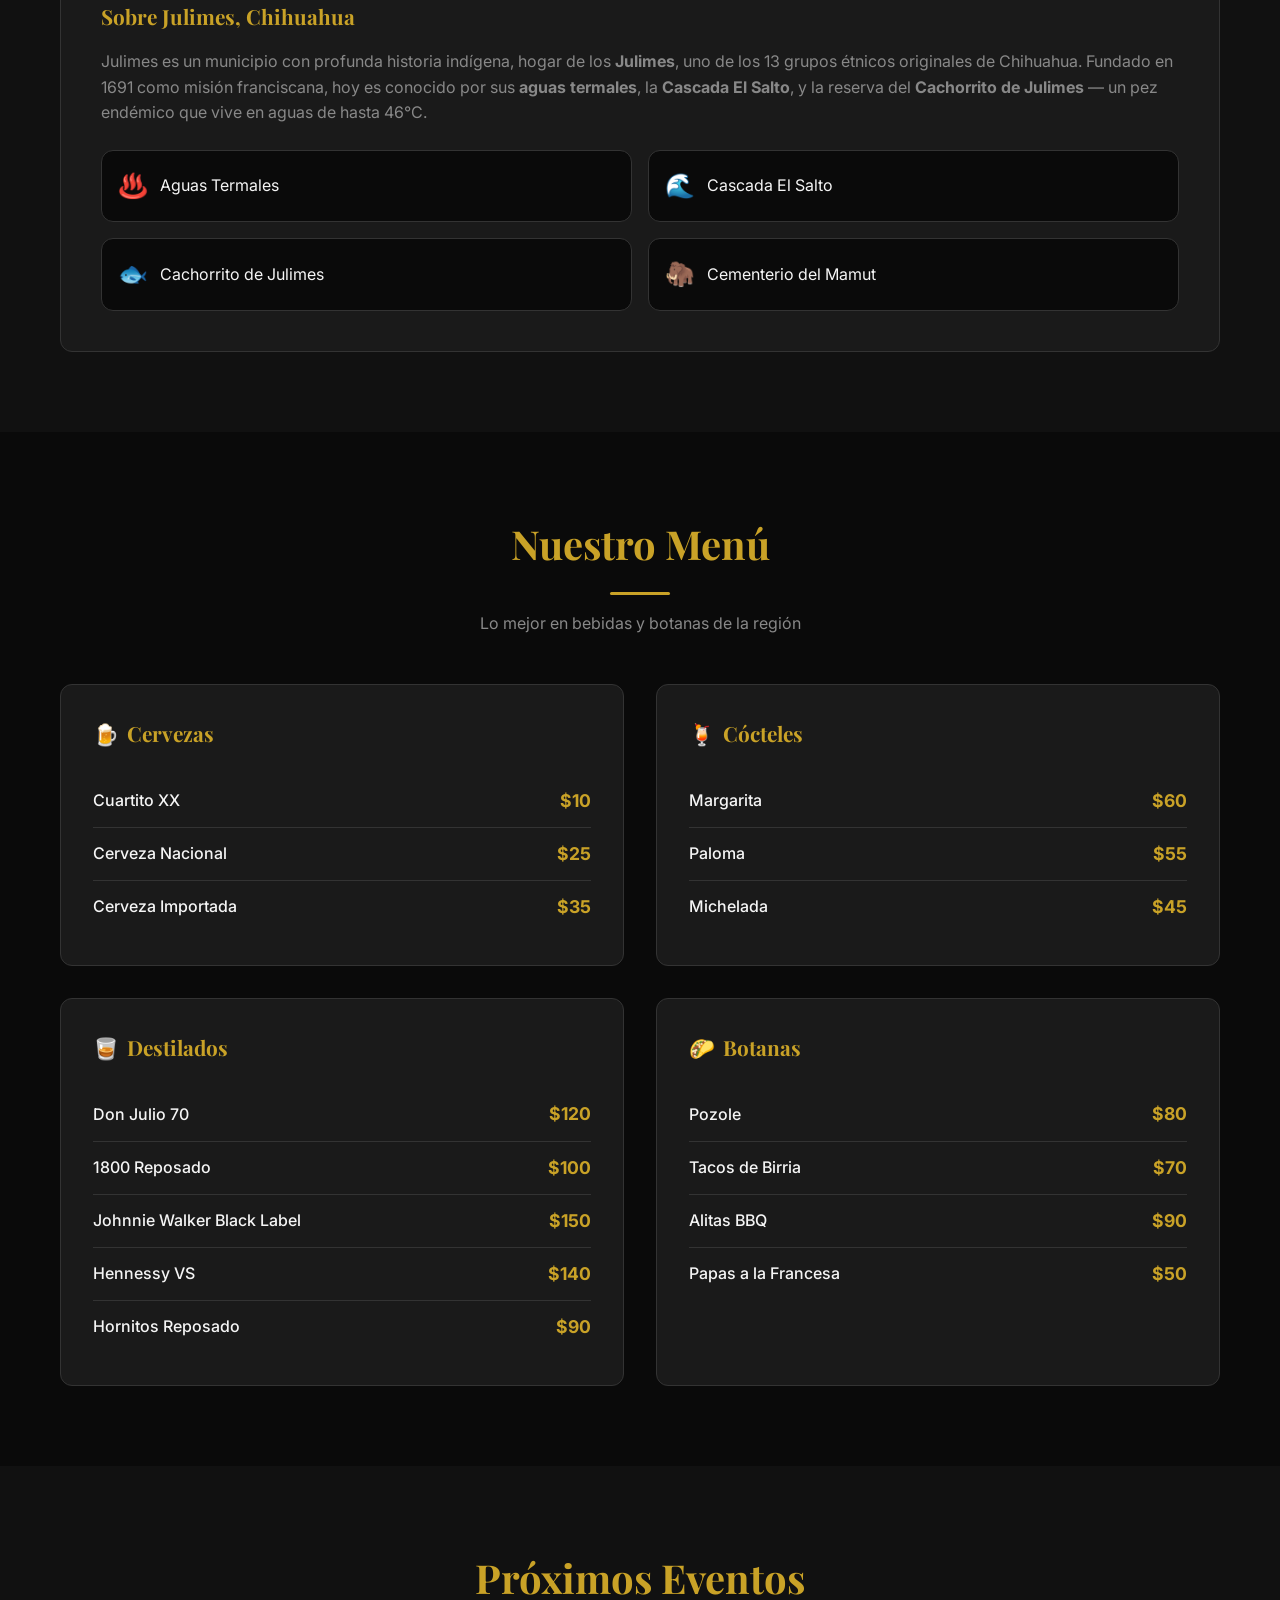
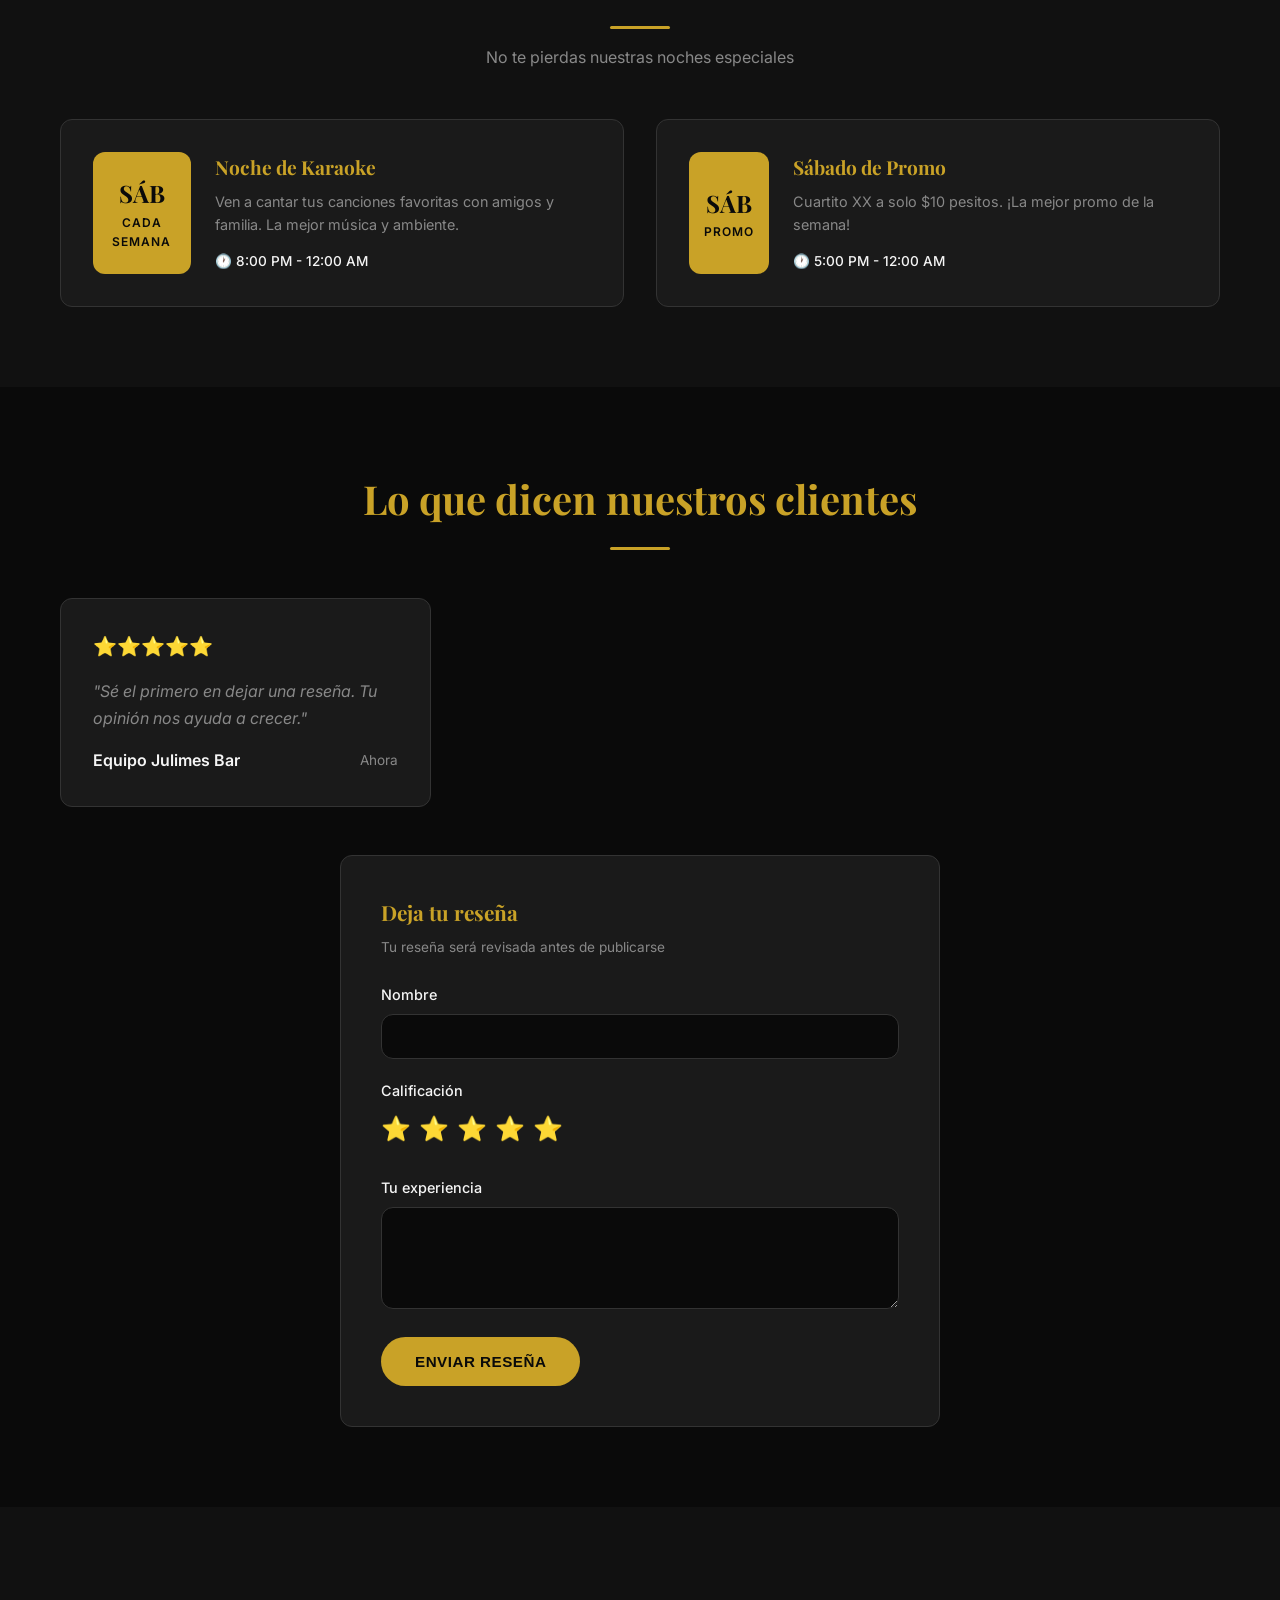
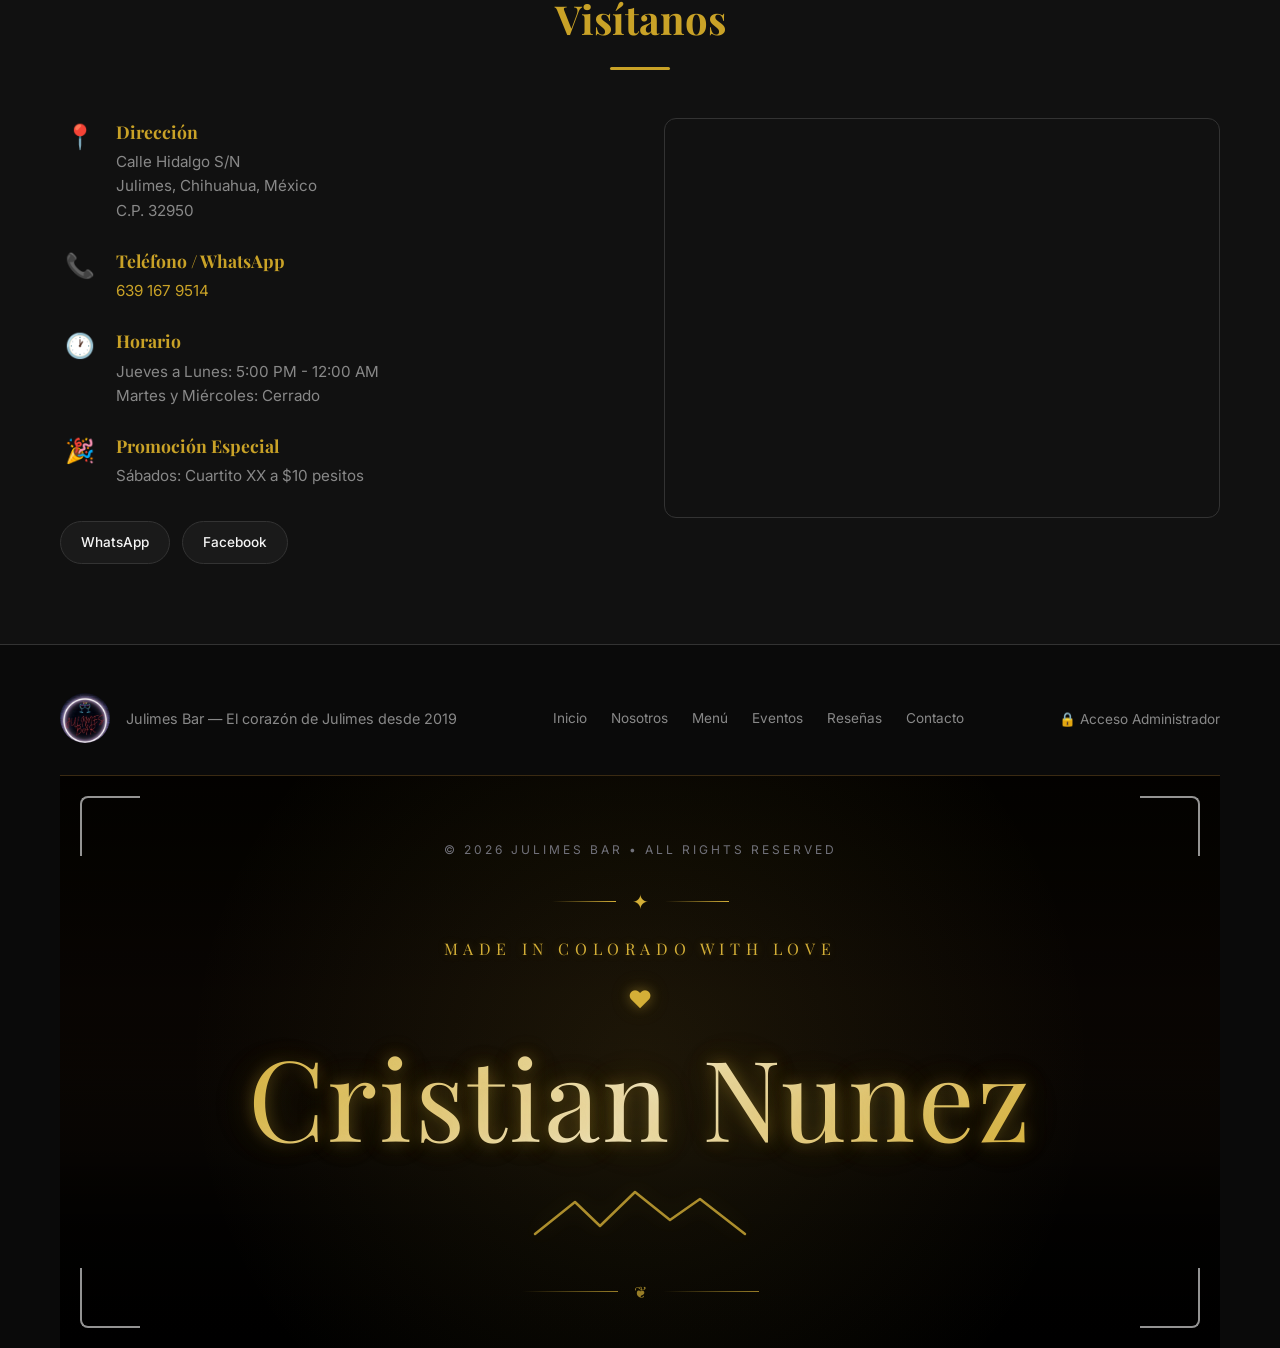
==== commit a694d8b7: "feat(footer): cinematic Colorado sunset signature Complete rebuild of footer to match cinematic luxu" ====
--- a/index.html
+++ b/index.html
@@ -383,26 +383,57 @@
                     <a href="admin.html" class="admin-link">🔒 <span data-es="Acceso Administrador" data-en="Admin Access">Acceso Administrador</span></a>
                 </div>
             </div>
-            <div class="footer-bottom">
-                <p class="footer-copyright">© <span id="footer-year"></span> Julimes Bar. <span data-es="Todos los derechos reservados." data-en="All rights reserved.">Todos los derechos reservados.</span></p>
+            <div class="footer-cinematic">
+                <!-- Sunset background layer -->
+                <div class="cinematic-bg"></div>
                 
-                <div class="colorado-signature">
-                    <div class="mountain-silhouette">
-                        <svg viewBox="0 0 400 120" xmlns="http://www.w3.org/2000/svg" preserveAspectRatio="xMidYMax meet">
-                            <defs>
-                                <linearGradient id="mountainGrad" x1="0%" y1="0%" x2="0%" y2="100%">
-                                    <stop offset="0%" style="stop-color:#1a1a1a;stop-opacity:0.6" />
-                                    <stop offset="50%" style="stop-color:#0f0f0f;stop-opacity:0.8" />
-                                    <stop offset="100%" style="stop-color:#0a0a0a;stop-opacity:1" />
-                                </linearGradient>
-                            </defs>
-                            <path d="M0,120 L0,80 L30,50 L60,70 L90,35 L120,55 L150,25 L180,45 L210,20 L240,40 L270,15 L300,35 L330,55 L360,30 L400,60 L400,120 Z" fill="url(#mountainGrad)" />
-                            <path d="M50,120 L50,90 L70,75 L90,85 L110,65 L130,80 L150,60 L170,75 L190,55 L210,70 L230,50 L250,65 L270,45 L290,60 L310,50 L330,70 L350,55 L400,80 L400,120 Z" fill="url(#mountainGrad)" opacity="0.5" />
+                <!-- Dark overlay gradient -->
+                <div class="cinematic-overlay"></div>
+                
+                <!-- Gold radial glow -->
+                <div class="cinematic-glow"></div>
+                
+                <!-- Ornate corner borders -->
+                <div class="corner-border corner-tl"></div>
+                <div class="corner-border corner-tr"></div>
+                <div class="corner-border corner-bl"></div>
+                <div class="corner-border corner-br"></div>
+                
+                <div class="cinematic-content">
+                    <!-- Copyright -->
+                    <p class="cinematic-copyright">
+                        © <span id="footer-year"></span> Julimes Bar • All Rights Reserved
+                    </p>
+                    
+                    <!-- Top flourish -->
+                    <div class="cinematic-flourish">
+                        <div class="flourish-line"></div>
+                        <div class="flourish-ornament">✦</div>
+                        <div class="flourish-line"></div>
+                    </div>
+                    
+                    <!-- Subtitle -->
+                    <h3 class="cinematic-subtitle">Made In Colorado With Love</h3>
+                    
+                    <!-- Heart -->
+                    <div class="cinematic-heart">♥</div>
+                    
+                    <!-- Signature -->
+                    <h1 class="cinematic-signature">Cristian Nunez</h1>
+                    
+                    <!-- Mountain divider -->
+                    <div class="cinematic-mountains">
+                        <svg width="220" height="60" viewBox="0 0 220 60" fill="none" xmlns="http://www.w3.org/2000/svg">
+                            <path d="M5 50L45 18L70 42L105 8L140 36L170 15L215 50" stroke="#d4af37" stroke-width="2.5" stroke-linecap="round" stroke-linejoin="round"/>
                         </svg>
                     </div>
-                    <p class="colorado-subtitle">MADE IN COLORADO WITH LOVE</p>
-                    <p class="colorado-heart">♥</p>
-                    <p class="colorado-name">Cristian Nunez</p>
+                    
+                    <!-- Bottom flourish -->
+                    <div class="cinematic-flourish bottom">
+                        <div class="flourish-line wide"></div>
+                        <div class="flourish-ornament small">❦</div>
+                        <div class="flourish-line wide"></div>
+                    </div>
                 </div>
             </div>
         </div>
--- a/styles.css
+++ b/styles.css
@@ -965,98 +965,213 @@
   font-size: 0.85rem;
 }
 
-/* ─── Colorado Signature ──────────────────────────────────── */
-.footer-bottom {
-  text-align: center;
-  padding: 40px 0 24px;
-  border-top: 1px solid var(--color-border);
+/* ─── Cinematic Footer ──────────────────────────────────────── */
+.footer-cinematic {
   position: relative;
   overflow: hidden;
-}
-
-.footer-copyright {
-  color: var(--color-text-muted);
-  font-size: 0.85rem;
+  border-top: 1px solid #3a2a12;
+  background: #000;
+  text-align: center;
+}
+
+/* Sunset background */
+.cinematic-bg {
+  position: absolute;
+  inset: 0;
+  background: linear-gradient(180deg, 
+    #1a0f00 0%,
+    #2d1b00 15%,
+    #4a2a10 30%,
+    #6b3d1a 45%,
+    #8b5a2a 55%,
+    #a06b35 65%,
+    #4a2a10 80%,
+    #1a0f00 100%);
+  opacity: 0.35;
+}
+
+/* Dark overlay gradient */
+.cinematic-overlay {
+  position: absolute;
+  inset: 0;
+  background: linear-gradient(to bottom, 
+    rgba(0,0,0,0.70) 0%,
+    rgba(0,0,0,0.75) 40%,
+    rgba(0,0,0,0.90) 70%,
+    #000 100%);
+}
+
+/* Gold radial glow */
+.cinematic-glow {
+  position: absolute;
+  inset: 0;
+  background: radial-gradient(circle at center, rgba(212,175,55,0.10) 0%, transparent 70%);
+  pointer-events: none;
+}
+
+/* Ornate corner borders */
+.corner-border {
+  position: absolute;
+  width: 60px;
+  height: 60px;
+  border-color: #d4af37;
+  opacity: 0.6;
+  pointer-events: none;
+}
+
+.corner-tl {
+  top: 20px;
+  left: 20px;
+  border-top: 2px solid;
+  border-left: 2px solid;
+  border-top-left-radius: 8px;
+}
+
+.corner-tr {
+  top: 20px;
+  right: 20px;
+  border-top: 2px solid;
+  border-right: 2px solid;
+  border-top-right-radius: 8px;
+}
+
+.corner-bl {
+  bottom: 20px;
+  left: 20px;
+  border-bottom: 2px solid;
+  border-left: 2px solid;
+  border-bottom-left-radius: 8px;
+}
+
+.corner-br {
+  bottom: 20px;
+  right: 20px;
+  border-bottom: 2px solid;
+  border-right: 2px solid;
+  border-bottom-right-radius: 8px;
+}
+
+/* Content container */
+.cinematic-content {
+  position: relative;
+  z-index: 10;
+  padding: 64px 24px 48px;
+  max-width: 900px;
+  margin: 0 auto;
+}
+
+/* Copyright */
+.cinematic-copyright {
+  font-size: 0.75rem;
+  letter-spacing: 0.25em;
+  color: #71717a;
+  text-transform: uppercase;
   margin-bottom: 32px;
-  letter-spacing: 0.5px;
-}
-
-.colorado-signature {
-  position: relative;
-  padding: 60px 20px 40px;
-  background: linear-gradient(180deg, 
-    rgba(10,10,10,0) 0%, 
-    rgba(15,15,15,0.8) 20%, 
-    rgba(10,10,10,1) 100%);
-}
-
-.mountain-silhouette {
-  position: absolute;
-  bottom: 0;
-  left: 0;
-  right: 0;
-  height: 120px;
-  z-index: 1;
-  pointer-events: none;
-}
-
-.mountain-silhouette svg {
-  width: 100%;
-  height: 100%;
-  display: block;
-}
-
-.colorado-subtitle {
+}
+
+/* Flourish divider */
+.cinematic-flourish {
+  display: flex;
+  align-items: center;
+  justify-content: center;
+  gap: 16px;
+  margin-bottom: 24px;
+}
+
+.cinematic-flourish.bottom {
+  margin-top: 40px;
+  margin-bottom: 0;
+  opacity: 0.7;
+}
+
+.flourish-line {
+  width: 64px;
+  height: 1px;
+  background: linear-gradient(to right, transparent, #d4af37);
+}
+
+.flourish-line.wide {
+  width: 96px;
+}
+
+.flourish-ornament {
+  color: #d4af37;
+  font-size: 1.25rem;
+  line-height: 1;
+}
+
+.flourish-ornament.small {
+  font-size: 1rem;
+}
+
+/* Subtitle */
+.cinematic-subtitle {
   font-family: 'Cinzel', 'Playfair Display', Georgia, serif;
-  font-size: 0.75rem;
+  color: #d4af37;
+  text-transform: uppercase;
+  letter-spacing: 0.35em;
+  font-size: 0.7rem;
+  font-weight: 300;
+  margin-bottom: 0;
+  text-shadow: 0 0 8px rgba(212,175,55,0.25);
+}
+
+@media (min-width: 640px) {
+  .cinematic-subtitle {
+    font-size: 0.85rem;
+  }
+}
+
+@media (min-width: 768px) {
+  .cinematic-subtitle {
+    font-size: 1rem;
+  }
+}
+
+/* Heart */
+.cinematic-heart {
+  color: #d4af37;
+  font-size: 1.5rem;
+  margin: 20px 0;
+  text-shadow: 0 0 12px rgba(212,175,55,0.4), 0 0 24px rgba(212,175,55,0.2);
+  animation: heartPulse 3s ease-in-out infinite;
+}
+
+@keyframes heartPulse {
+  0%, 100% {
+    transform: scale(1);
+    text-shadow: 0 0 12px rgba(212,175,55,0.4), 0 0 24px rgba(212,175,55,0.2);
+  }
+  50% {
+    transform: scale(1.1);
+    text-shadow: 0 0 20px rgba(212,175,55,0.6), 0 0 40px rgba(212,175,55,0.3);
+  }
+}
+
+/* Signature */
+.cinematic-signature {
+  font-family: 'Great Vibes', 'Allura', 'Playfair Display', cursive;
+  color: #d4af37;
+  font-size: clamp(3rem, 10vw, 7rem);
   font-weight: 400;
-  letter-spacing: 4px;
-  text-transform: uppercase;
-  color: var(--color-text-muted);
-  margin-bottom: 8px;
-  position: relative;
-  z-index: 2;
-}
-
-.colorado-heart {
-  font-size: 1.2rem;
-  color: var(--color-primary);
-  margin-bottom: 8px;
-  position: relative;
-  z-index: 2;
-  text-shadow: 0 0 20px rgba(201, 162, 39, 0.4), 0 0 40px rgba(201, 162, 39, 0.2);
-  animation: gentlePulse 3s ease-in-out infinite;
-}
-
-@keyframes gentlePulse {
-  0%, 100% {
-    opacity: 0.8;
-    text-shadow: 0 0 20px rgba(201, 162, 39, 0.4), 0 0 40px rgba(201, 162, 39, 0.2);
-  }
-  50% {
-    opacity: 1;
-    text-shadow: 0 0 30px rgba(201, 162, 39, 0.6), 0 0 60px rgba(201, 162, 39, 0.3);
-  }
-}
-
-.colorado-name {
-  font-family: 'Great Vibes', 'Allura', 'Playfair Display', cursive;
-  font-size: clamp(2rem, 6vw, 3.5rem);
-  font-weight: 400;
-  color: var(--color-primary);
-  position: relative;
-  z-index: 2;
-  letter-spacing: 1px;
+  line-height: 1;
+  letter-spacing: 0.02em;
+  margin: 0;
   text-shadow: 
-    0 0 10px rgba(201, 162, 39, 0.3),
-    0 0 30px rgba(201, 162, 39, 0.2),
-    0 0 60px rgba(201, 162, 39, 0.1);
-  background: linear-gradient(135deg, #c9a227 0%, #e8d5a3 30%, #c9a227 50%, #a88420 70%, #c9a227 100%);
+    0 0 15px rgba(212,175,55,0.3),
+    0 0 30px rgba(212,175,55,0.2),
+    0 0 60px rgba(212,175,55,0.1);
+  background: linear-gradient(135deg, 
+    #d4af37 0%, 
+    #f0e6c8 25%, 
+    #d4af37 50%, 
+    #b8960c 75%, 
+    #d4af37 100%);
   -webkit-background-clip: text;
   -webkit-text-fill-color: transparent;
   background-clip: text;
   background-size: 200% 200%;
-  animation: goldShimmer 4s ease-in-out infinite;
+  animation: goldShimmer 5s ease-in-out infinite;
 }
 
 @keyframes goldShimmer {
@@ -1068,35 +1183,77 @@
   }
 }
 
+/* Mountain divider */
+.cinematic-mountains {
+  margin-top: 32px;
+  display: flex;
+  justify-content: center;
+  opacity: 0.8;
+}
+
+.cinematic-mountains svg {
+  filter: drop-shadow(0 0 10px rgba(212,175,55,0.2));
+  max-width: 220px;
+  width: 100%;
+  height: auto;
+}
+
+/* Responsive */
 @media (max-width: 768px) {
-  .footer-content {
-    flex-direction: column;
-    text-align: center;
-  }
-
-  .footer-brand {
-    flex-direction: column;
-  }
-
-  .footer-links {
-    justify-content: center;
-  }
-
-  .colorado-signature {
-    padding: 40px 16px 30px;
-  }
-
-  .colorado-name {
-    font-size: clamp(1.8rem, 8vw, 2.5rem);
-  }
-
-  .colorado-subtitle {
+  .cinematic-content {
+    padding: 48px 16px 32px;
+  }
+  
+  .corner-border {
+    width: 40px;
+    height: 40px;
+  }
+  
+  .corner-tl, .corner-tr {
+    top: 12px;
+  }
+  
+  .corner-bl, .corner-br {
+    bottom: 12px;
+  }
+  
+  .corner-tl, .corner-bl {
+    left: 12px;
+  }
+  
+  .corner-tr, .corner-br {
+    right: 12px;
+  }
+  
+  .cinematic-copyright {
     font-size: 0.65rem;
-    letter-spacing: 3px;
-  }
-
-  .mountain-silhouette {
-    height: 80px;
+    letter-spacing: 0.2em;
+  }
+  
+  .flourish-line {
+    width: 48px;
+  }
+  
+  .flourish-line.wide {
+    width: 72px;
+  }
+  
+  .cinematic-subtitle {
+    font-size: 0.6rem;
+    letter-spacing: 0.25em;
+  }
+  
+  .cinematic-heart {
+    font-size: 1.25rem;
+    margin: 16px 0;
+  }
+  
+  .cinematic-mountains {
+    margin-top: 24px;
+  }
+  
+  .cinematic-mountains svg {
+    max-width: 180px;
   }
 }
 
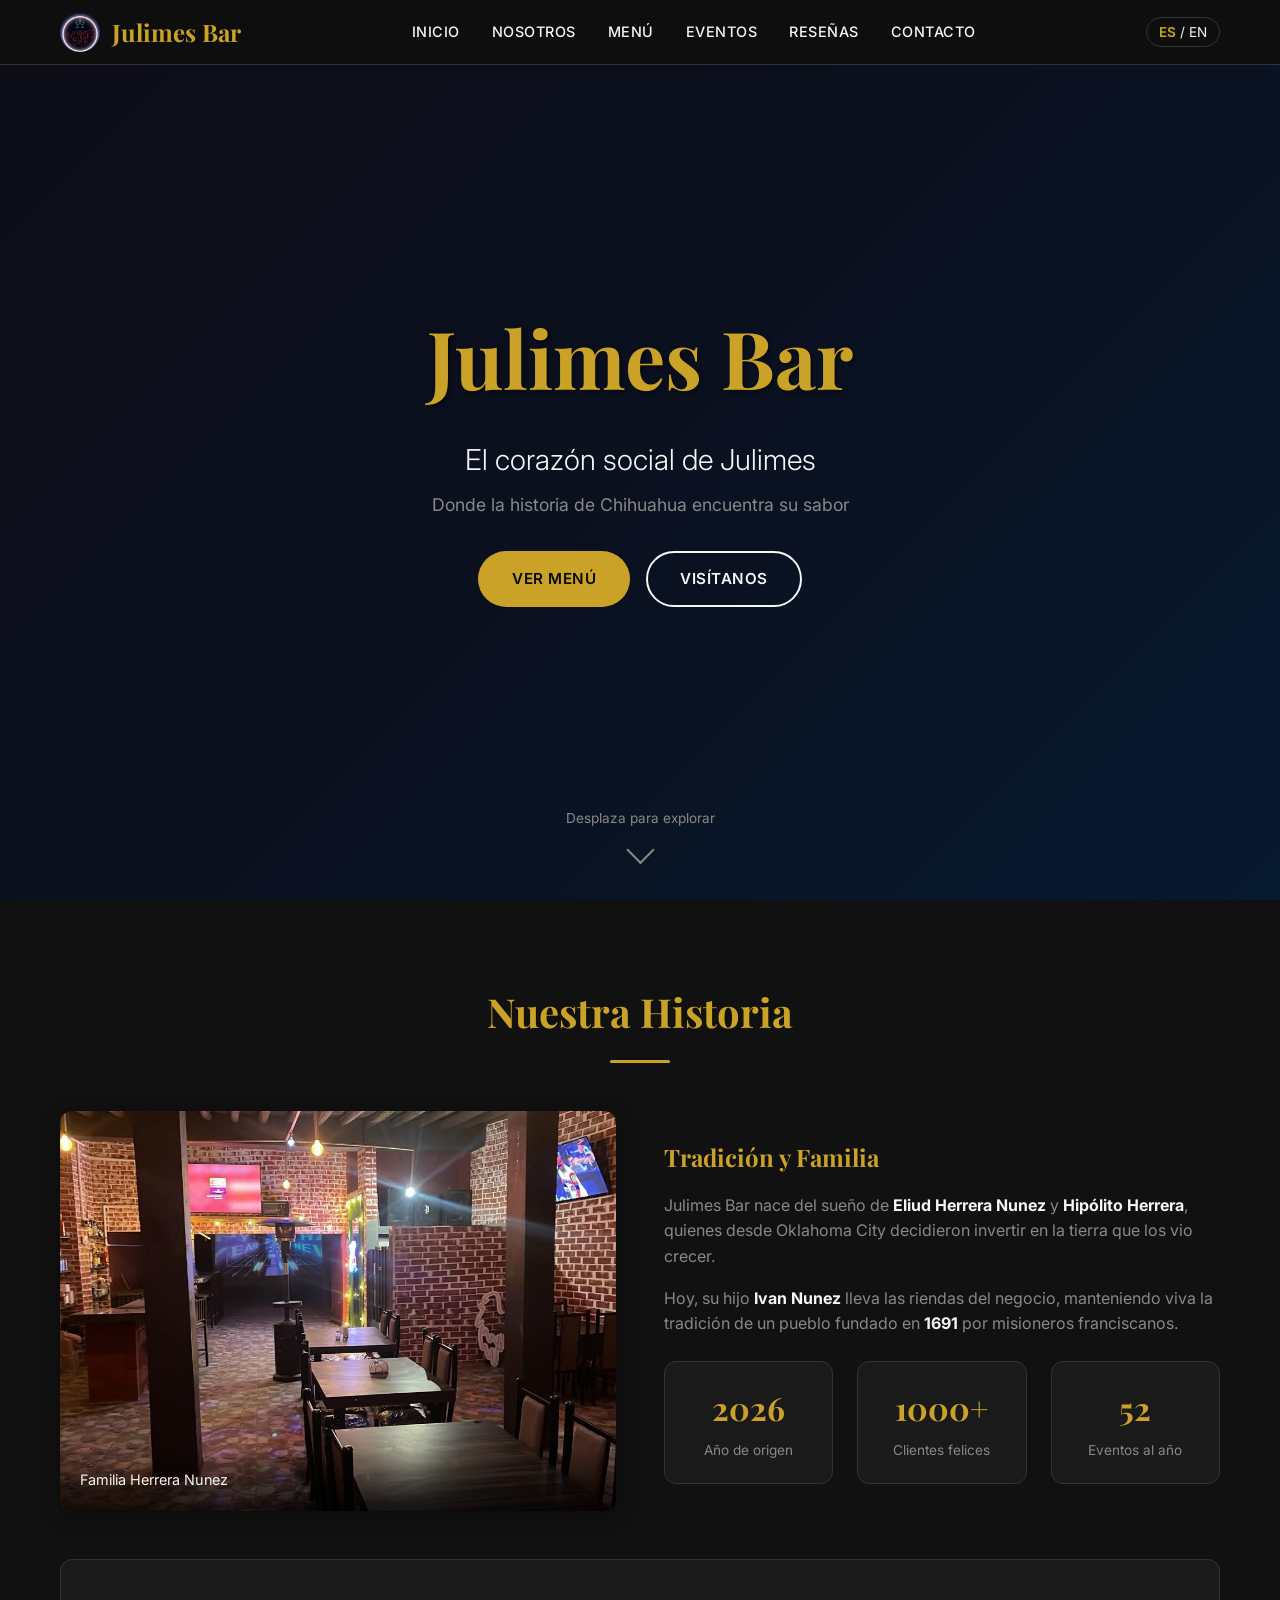
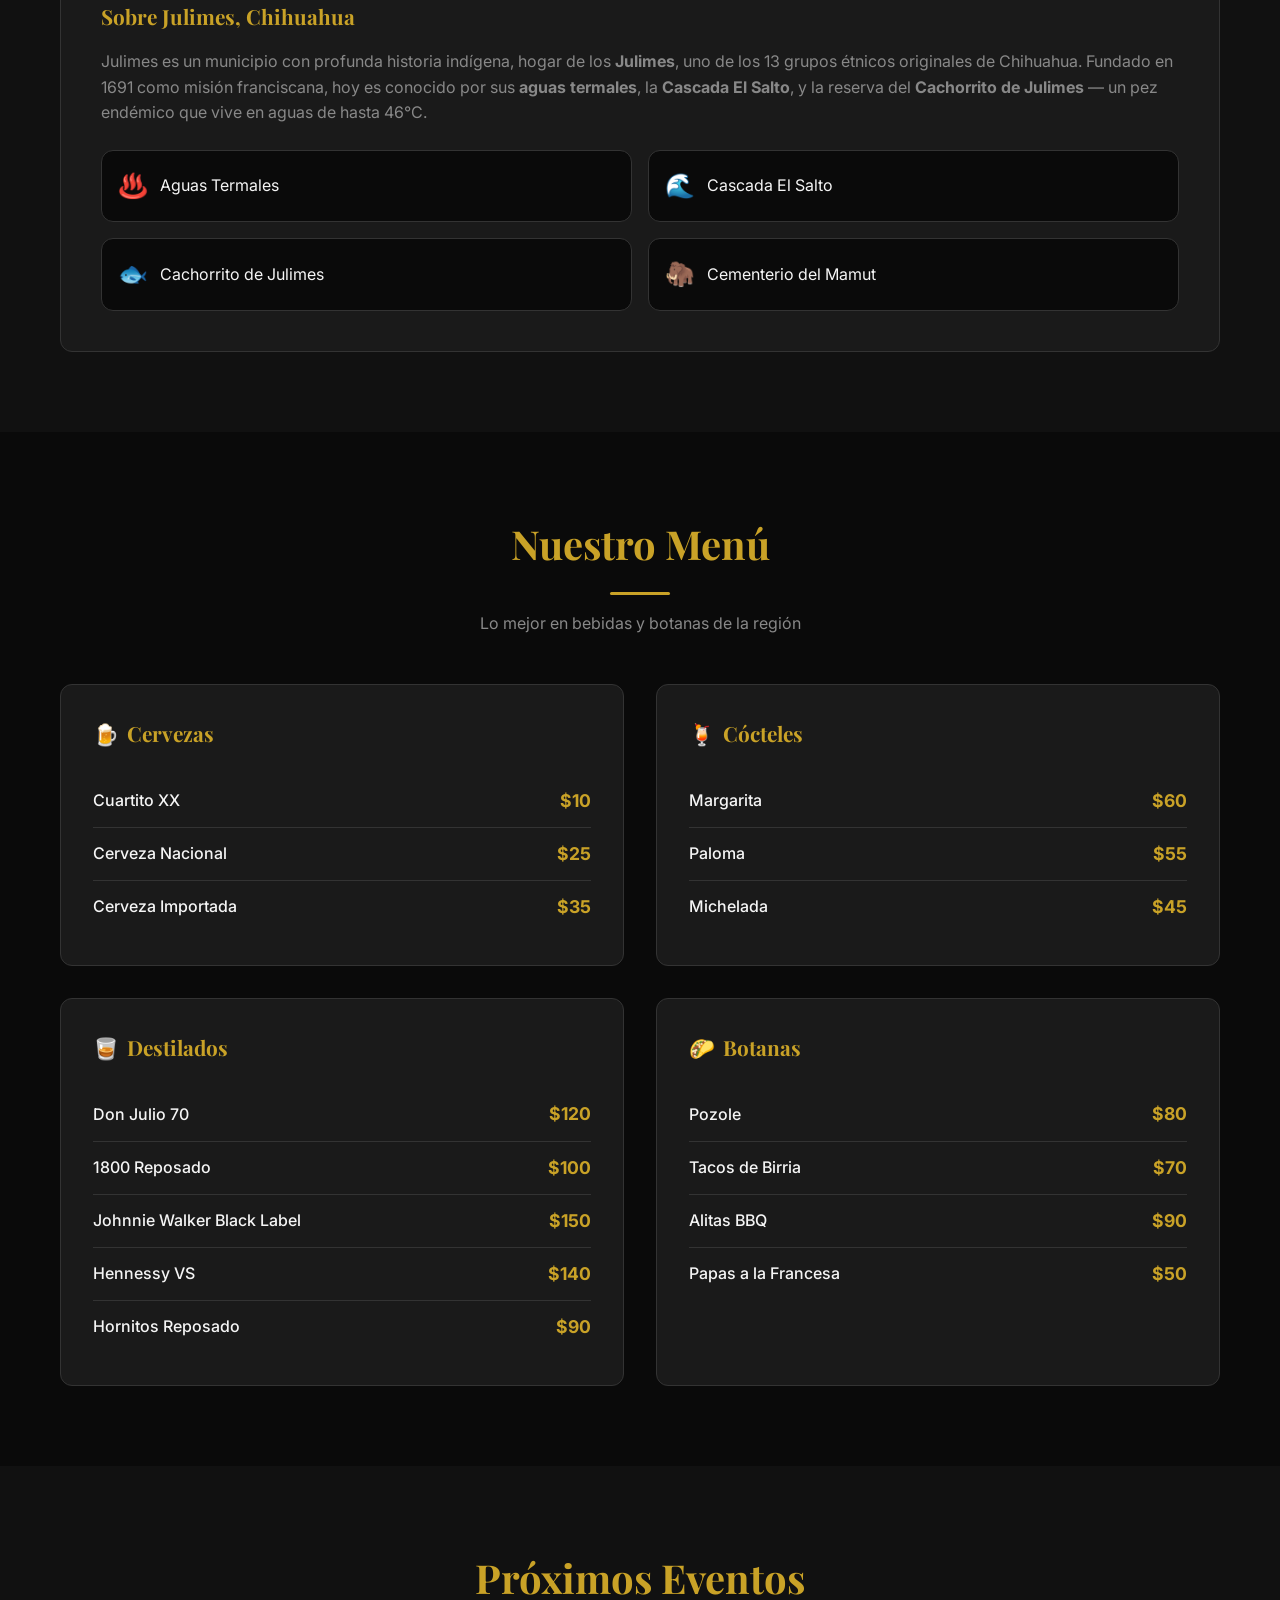
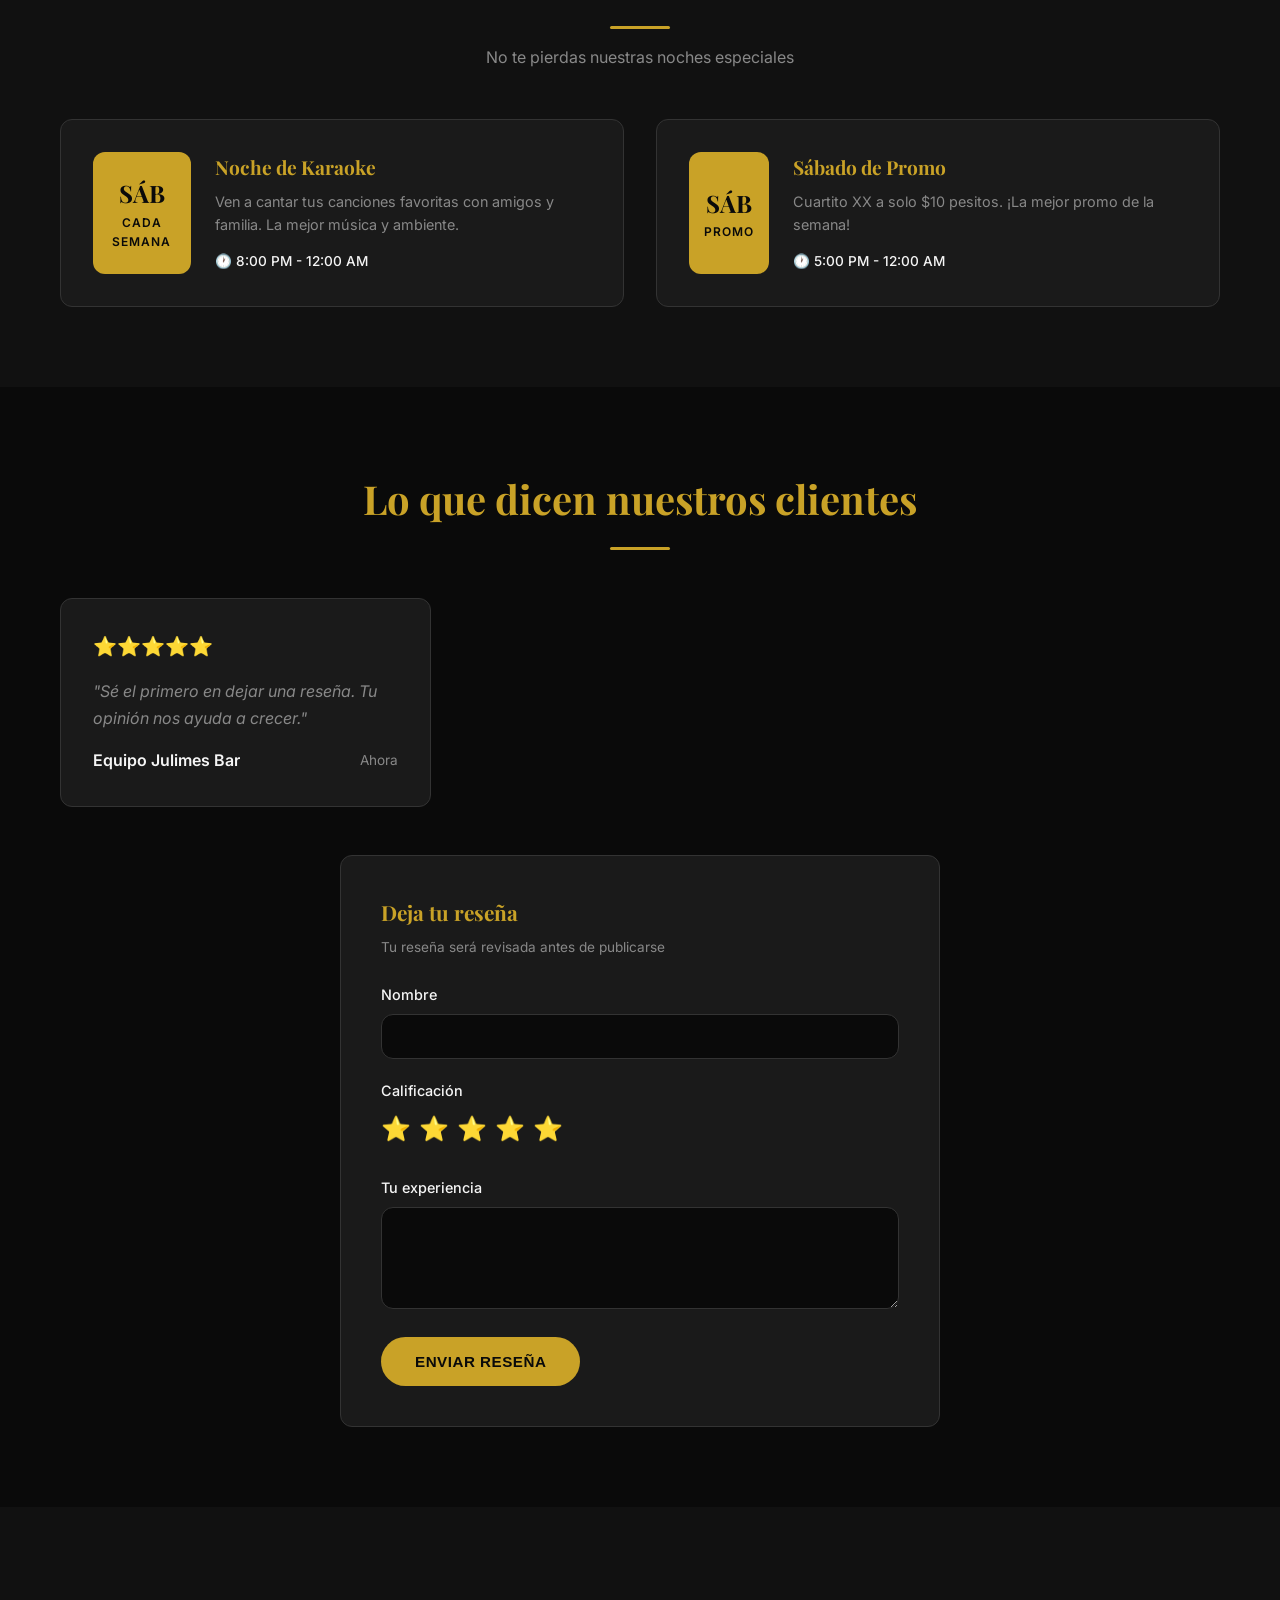
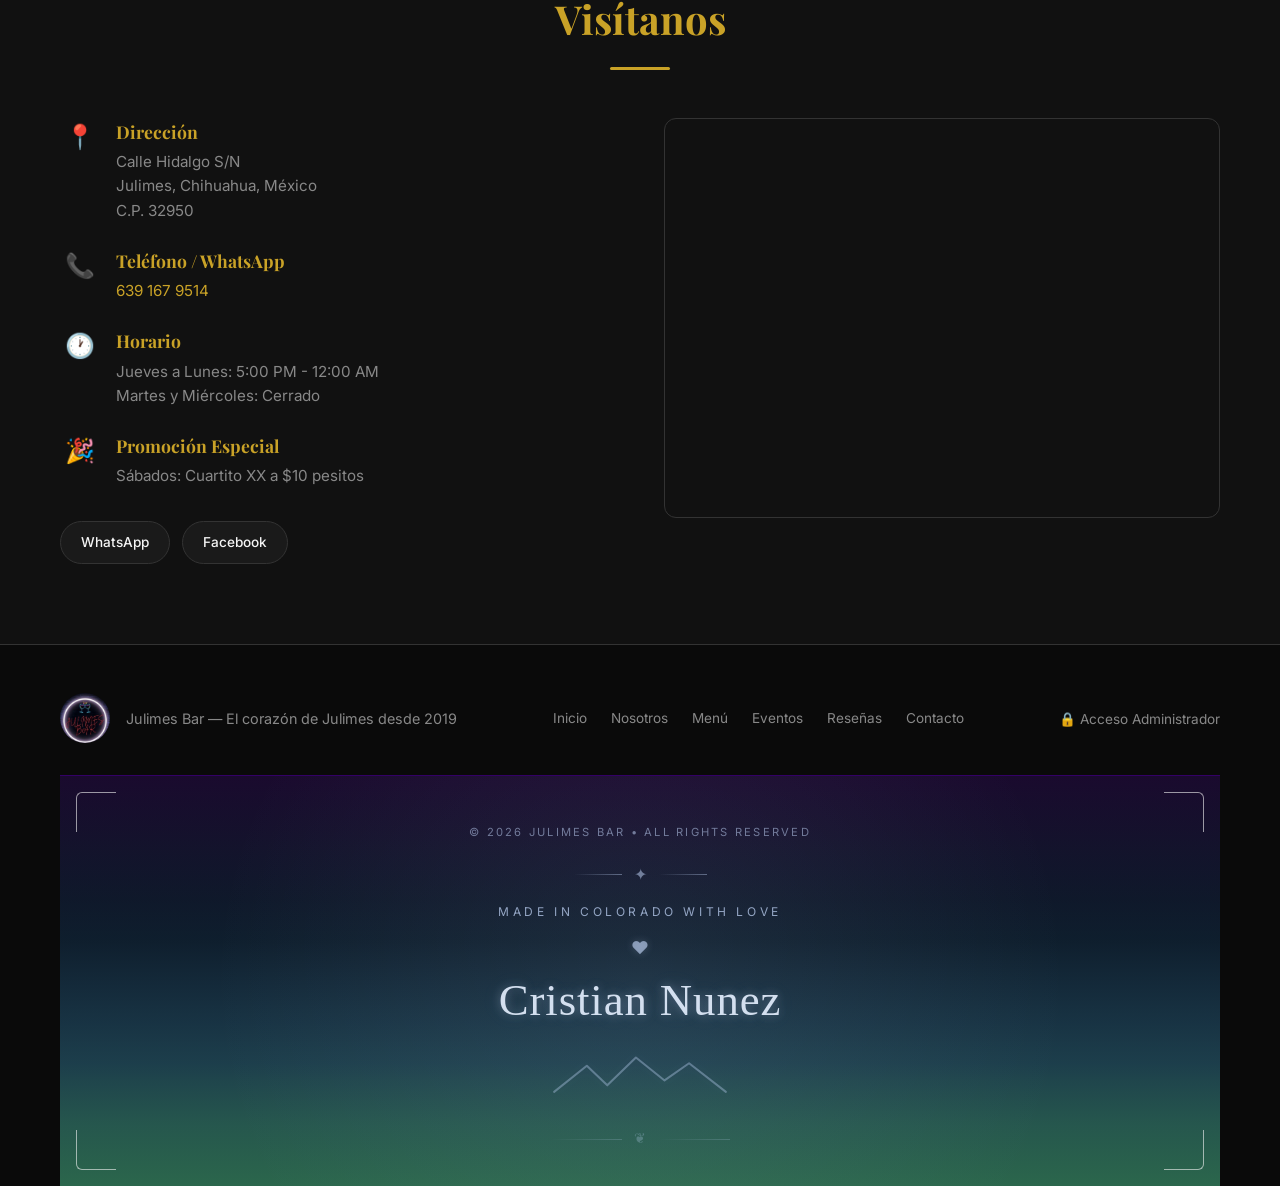
==== commit 662c58dc: "fix(footer): smaller signature, Rockies colors, cursive only for name - Signature: 1.8-2.8rem (was 3" ====
--- a/index.html
+++ b/index.html
@@ -419,7 +419,7 @@
                     <div class="cinematic-heart">♥</div>
                     
                     <!-- Signature -->
-                    <h1 class="cinematic-signature">Cristian Nunez</h1>
+                    <p class="cinematic-signature">Cristian Nunez</p>
                     
                     <!-- Mountain divider -->
                     <div class="cinematic-mountains">
--- a/styles.css
+++ b/styles.css
@@ -969,104 +969,89 @@
 .footer-cinematic {
   position: relative;
   overflow: hidden;
-  border-top: 1px solid #3a2a12;
-  background: #000;
+  border-top: 1px solid #330066;
+  background: linear-gradient(180deg, #1a0a2e 0%, #0d1b2a 30%, #1b3a4b 60%, #2d6a4f 85%, #1a4731 100%);
   text-align: center;
 }
 
-/* Sunset background */
-.cinematic-bg {
-  position: absolute;
-  inset: 0;
-  background: linear-gradient(180deg, 
-    #1a0f00 0%,
-    #2d1b00 15%,
-    #4a2a10 30%,
-    #6b3d1a 45%,
-    #8b5a2a 55%,
-    #a06b35 65%,
-    #4a2a10 80%,
-    #1a0f00 100%);
-  opacity: 0.35;
-}
-
-/* Dark overlay gradient */
+/* Dark overlay for depth */
 .cinematic-overlay {
   position: absolute;
   inset: 0;
   background: linear-gradient(to bottom, 
-    rgba(0,0,0,0.70) 0%,
-    rgba(0,0,0,0.75) 40%,
-    rgba(0,0,0,0.90) 70%,
-    #000 100%);
-}
-
-/* Gold radial glow */
+    rgba(26,10,46,0.6) 0%,
+    rgba(13,27,42,0.7) 40%,
+    rgba(27,58,75,0.8) 70%,
+    rgba(45,106,79,0.9) 100%);
+}
+
+/* Subtle glow */
 .cinematic-glow {
   position: absolute;
   inset: 0;
-  background: radial-gradient(circle at center, rgba(212,175,55,0.10) 0%, transparent 70%);
+  background: radial-gradient(circle at center, rgba(200,220,255,0.08) 0%, transparent 70%);
   pointer-events: none;
 }
 
 /* Ornate corner borders */
 .corner-border {
   position: absolute;
-  width: 60px;
-  height: 60px;
-  border-color: #d4af37;
+  width: 40px;
+  height: 40px;
+  border-color: rgba(200,220,255,0.4);
   opacity: 0.6;
   pointer-events: none;
 }
 
 .corner-tl {
-  top: 20px;
-  left: 20px;
-  border-top: 2px solid;
-  border-left: 2px solid;
-  border-top-left-radius: 8px;
+  top: 16px;
+  left: 16px;
+  border-top: 1px solid;
+  border-left: 1px solid;
+  border-top-left-radius: 6px;
 }
 
 .corner-tr {
-  top: 20px;
-  right: 20px;
-  border-top: 2px solid;
-  border-right: 2px solid;
-  border-top-right-radius: 8px;
+  top: 16px;
+  right: 16px;
+  border-top: 1px solid;
+  border-right: 1px solid;
+  border-top-right-radius: 6px;
 }
 
 .corner-bl {
-  bottom: 20px;
-  left: 20px;
-  border-bottom: 2px solid;
-  border-left: 2px solid;
-  border-bottom-left-radius: 8px;
+  bottom: 16px;
+  left: 16px;
+  border-bottom: 1px solid;
+  border-left: 1px solid;
+  border-bottom-left-radius: 6px;
 }
 
 .corner-br {
-  bottom: 20px;
-  right: 20px;
-  border-bottom: 2px solid;
-  border-right: 2px solid;
-  border-bottom-right-radius: 8px;
+  bottom: 16px;
+  right: 16px;
+  border-bottom: 1px solid;
+  border-right: 1px solid;
+  border-bottom-right-radius: 6px;
 }
 
 /* Content container */
 .cinematic-content {
   position: relative;
   z-index: 10;
-  padding: 64px 24px 48px;
-  max-width: 900px;
+  padding: 48px 24px 40px;
+  max-width: 700px;
   margin: 0 auto;
 }
 
 /* Copyright */
 .cinematic-copyright {
-  font-size: 0.75rem;
-  letter-spacing: 0.25em;
-  color: #71717a;
+  font-family: 'Inter', -apple-system, sans-serif;
+  font-size: 0.7rem;
+  letter-spacing: 0.2em;
+  color: rgba(200,220,255,0.5);
   text-transform: uppercase;
-  margin-bottom: 32px;
+  margin-bottom: 24px;
 }
 
 /* Flourish divider */
@@ -1074,186 +1059,151 @@
   display: flex;
   align-items: center;
   justify-content: center;
-  gap: 16px;
-  margin-bottom: 24px;
+  gap: 12px;
+  margin-bottom: 20px;
 }
 
 .cinematic-flourish.bottom {
-  margin-top: 40px;
+  margin-top: 32px;
   margin-bottom: 0;
-  opacity: 0.7;
+  opacity: 0.5;
 }
 
 .flourish-line {
-  width: 64px;
+  width: 48px;
   height: 1px;
-  background: linear-gradient(to right, transparent, #d4af37);
+  background: linear-gradient(to right, transparent, rgba(200,220,255,0.4));
 }
 
 .flourish-line.wide {
-  width: 96px;
+  width: 72px;
 }
 
 .flourish-ornament {
-  color: #d4af37;
-  font-size: 1.25rem;
+  color: rgba(200,220,255,0.5);
+  font-size: 1rem;
   line-height: 1;
 }
 
 .flourish-ornament.small {
-  font-size: 1rem;
+  font-size: 0.85rem;
 }
 
 /* Subtitle */
 .cinematic-subtitle {
-  font-family: 'Cinzel', 'Playfair Display', Georgia, serif;
-  color: #d4af37;
+  font-family: 'Inter', -apple-system, sans-serif;
+  color: rgba(200,220,255,0.7);
   text-transform: uppercase;
-  letter-spacing: 0.35em;
-  font-size: 0.7rem;
-  font-weight: 300;
+  letter-spacing: 0.25em;
+  font-size: 0.65rem;
+  font-weight: 400;
   margin-bottom: 0;
-  text-shadow: 0 0 8px rgba(212,175,55,0.25);
 }
 
 @media (min-width: 640px) {
   .cinematic-subtitle {
-    font-size: 0.85rem;
-  }
-}
-
-@media (min-width: 768px) {
-  .cinematic-subtitle {
-    font-size: 1rem;
+    font-size: 0.75rem;
+    letter-spacing: 0.3em;
   }
 }
 
 /* Heart */
 .cinematic-heart {
-  color: #d4af37;
-  font-size: 1.5rem;
-  margin: 20px 0;
-  text-shadow: 0 0 12px rgba(212,175,55,0.4), 0 0 24px rgba(212,175,55,0.2);
-  animation: heartPulse 3s ease-in-out infinite;
-}
-
-@keyframes heartPulse {
-  0%, 100% {
-    transform: scale(1);
-    text-shadow: 0 0 12px rgba(212,175,55,0.4), 0 0 24px rgba(212,175,55,0.2);
-  }
-  50% {
-    transform: scale(1.1);
-    text-shadow: 0 0 20px rgba(212,175,55,0.6), 0 0 40px rgba(212,175,55,0.3);
-  }
+  color: rgba(200,220,255,0.6);
+  font-size: 1.1rem;
+  margin: 12px 0;
+  text-shadow: 0 0 8px rgba(200,220,255,0.2);
 }
 
 /* Signature */
 .cinematic-signature {
-  font-family: 'Great Vibes', 'Allura', 'Playfair Display', cursive;
-  color: #d4af37;
-  font-size: clamp(3rem, 10vw, 7rem);
+  font-family: 'Great Vibes', 'Allura', cursive;
+  font-size: clamp(1.8rem, 5vw, 2.8rem);
   font-weight: 400;
-  line-height: 1;
+  line-height: 1.2;
   letter-spacing: 0.02em;
   margin: 0;
+  color: rgba(230,240,255,0.9);
   text-shadow: 
-    0 0 15px rgba(212,175,55,0.3),
-    0 0 30px rgba(212,175,55,0.2),
-    0 0 60px rgba(212,175,55,0.1);
-  background: linear-gradient(135deg, 
-    #d4af37 0%, 
-    #f0e6c8 25%, 
-    #d4af37 50%, 
-    #b8960c 75%, 
-    #d4af37 100%);
-  -webkit-background-clip: text;
-  -webkit-text-fill-color: transparent;
-  background-clip: text;
-  background-size: 200% 200%;
-  animation: goldShimmer 5s ease-in-out infinite;
-}
-
-@keyframes goldShimmer {
-  0%, 100% {
-    background-position: 0% 50%;
-  }
-  50% {
-    background-position: 100% 50%;
-  }
+    0 0 10px rgba(200,220,255,0.3),
+    0 0 20px rgba(200,220,255,0.15);
 }
 
 /* Mountain divider */
 .cinematic-mountains {
-  margin-top: 32px;
+  margin-top: 24px;
   display: flex;
   justify-content: center;
-  opacity: 0.8;
+  opacity: 0.7;
 }
 
 .cinematic-mountains svg {
-  filter: drop-shadow(0 0 10px rgba(212,175,55,0.2));
-  max-width: 220px;
+  filter: drop-shadow(0 0 6px rgba(200,220,255,0.15));
+  max-width: 180px;
   width: 100%;
   height: auto;
+}
+
+.cinematic-mountains svg path {
+  stroke: rgba(200,220,255,0.5);
 }
 
 /* Responsive */
 @media (max-width: 768px) {
   .cinematic-content {
-    padding: 48px 16px 32px;
+    padding: 36px 16px 28px;
   }
   
   .corner-border {
-    width: 40px;
-    height: 40px;
+    width: 28px;
+    height: 28px;
   }
   
   .corner-tl, .corner-tr {
-    top: 12px;
+    top: 10px;
   }
   
   .corner-bl, .corner-br {
-    bottom: 12px;
+    bottom: 10px;
   }
   
   .corner-tl, .corner-bl {
-    left: 12px;
+    left: 10px;
   }
   
   .corner-tr, .corner-br {
-    right: 12px;
+    right: 10px;
   }
   
   .cinematic-copyright {
-    font-size: 0.65rem;
-    letter-spacing: 0.2em;
+    font-size: 0.6rem;
+    letter-spacing: 0.15em;
   }
   
   .flourish-line {
-    width: 48px;
+    width: 36px;
   }
   
   .flourish-line.wide {
-    width: 72px;
+    width: 56px;
   }
   
   .cinematic-subtitle {
-    font-size: 0.6rem;
-    letter-spacing: 0.25em;
+    font-size: 0.55rem;
+    letter-spacing: 0.2em;
   }
   
   .cinematic-heart {
-    font-size: 1.25rem;
-    margin: 16px 0;
+    font-size: 1rem;
+    margin: 10px 0;
   }
   
   .cinematic-mountains {
-    margin-top: 24px;
+    margin-top: 16px;
   }
   
   .cinematic-mountains svg {
-    max-width: 180px;
+    max-width: 140px;
   }
 }
 
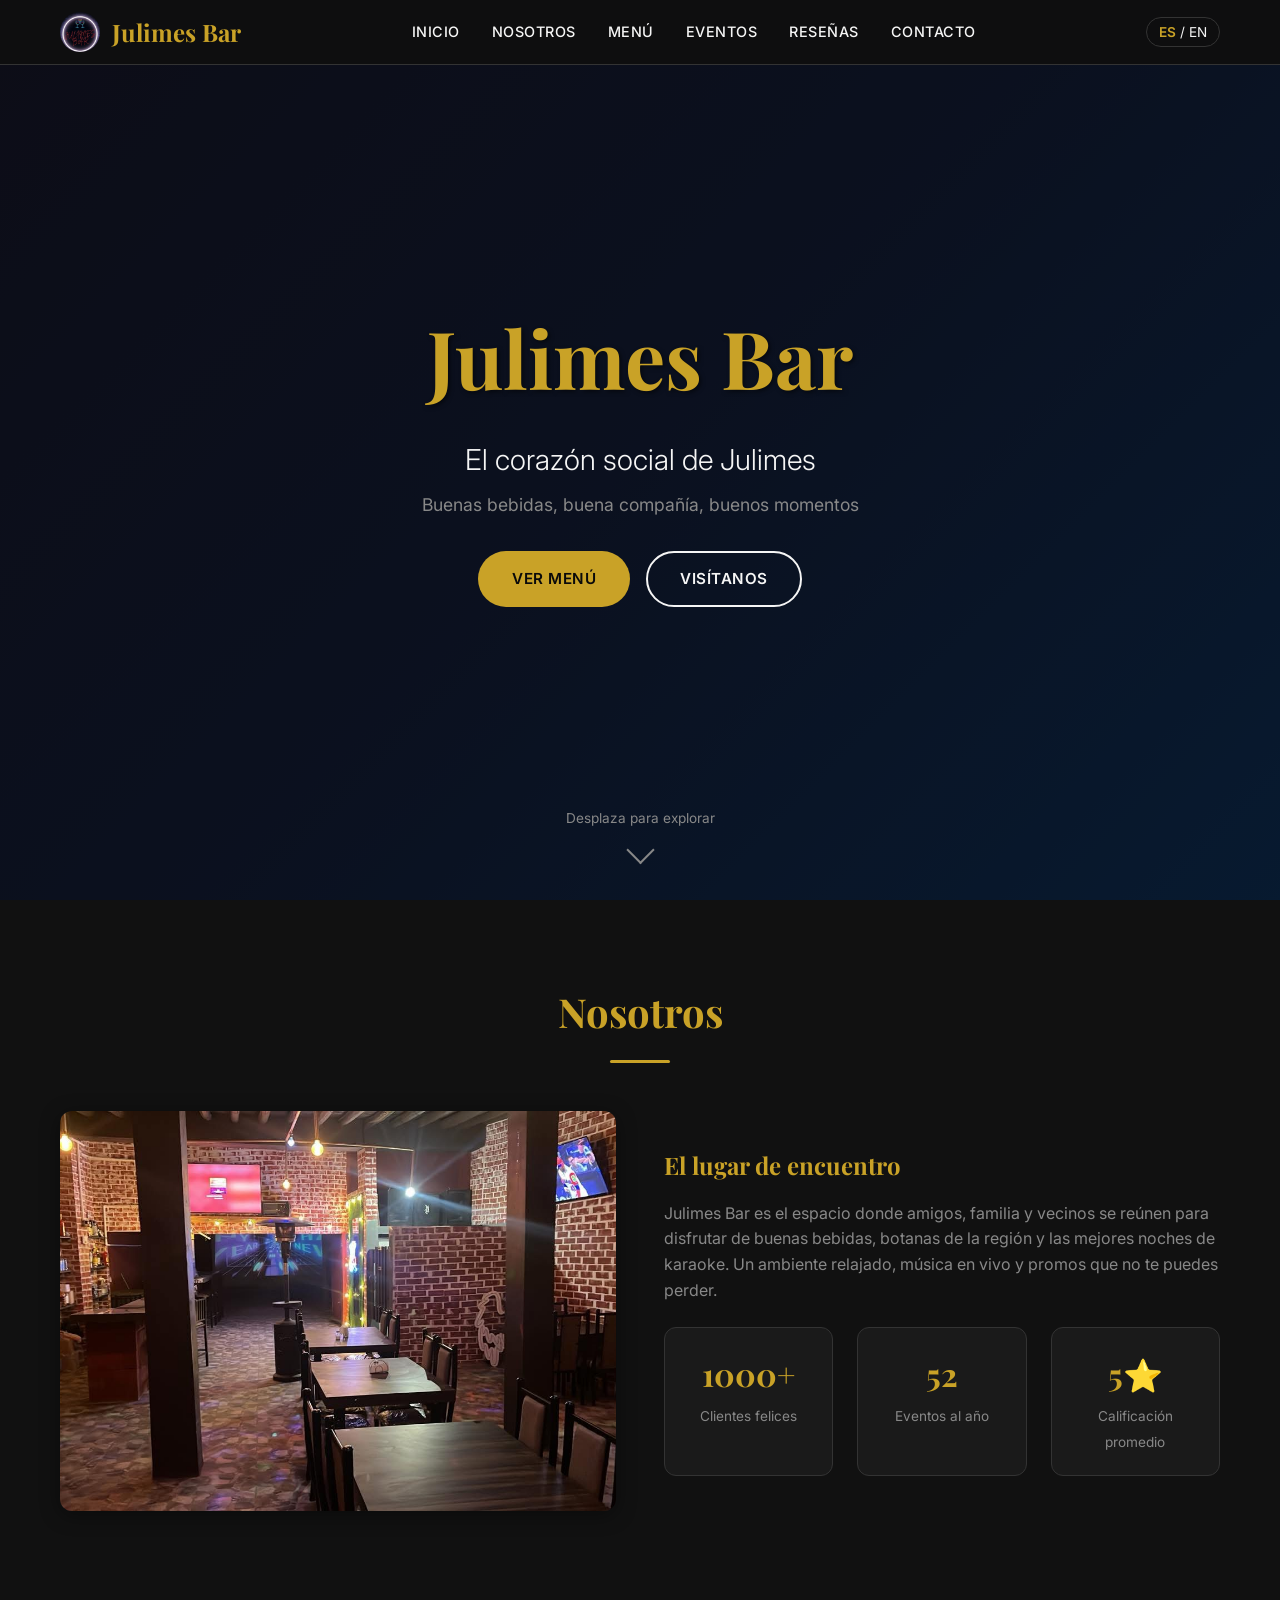
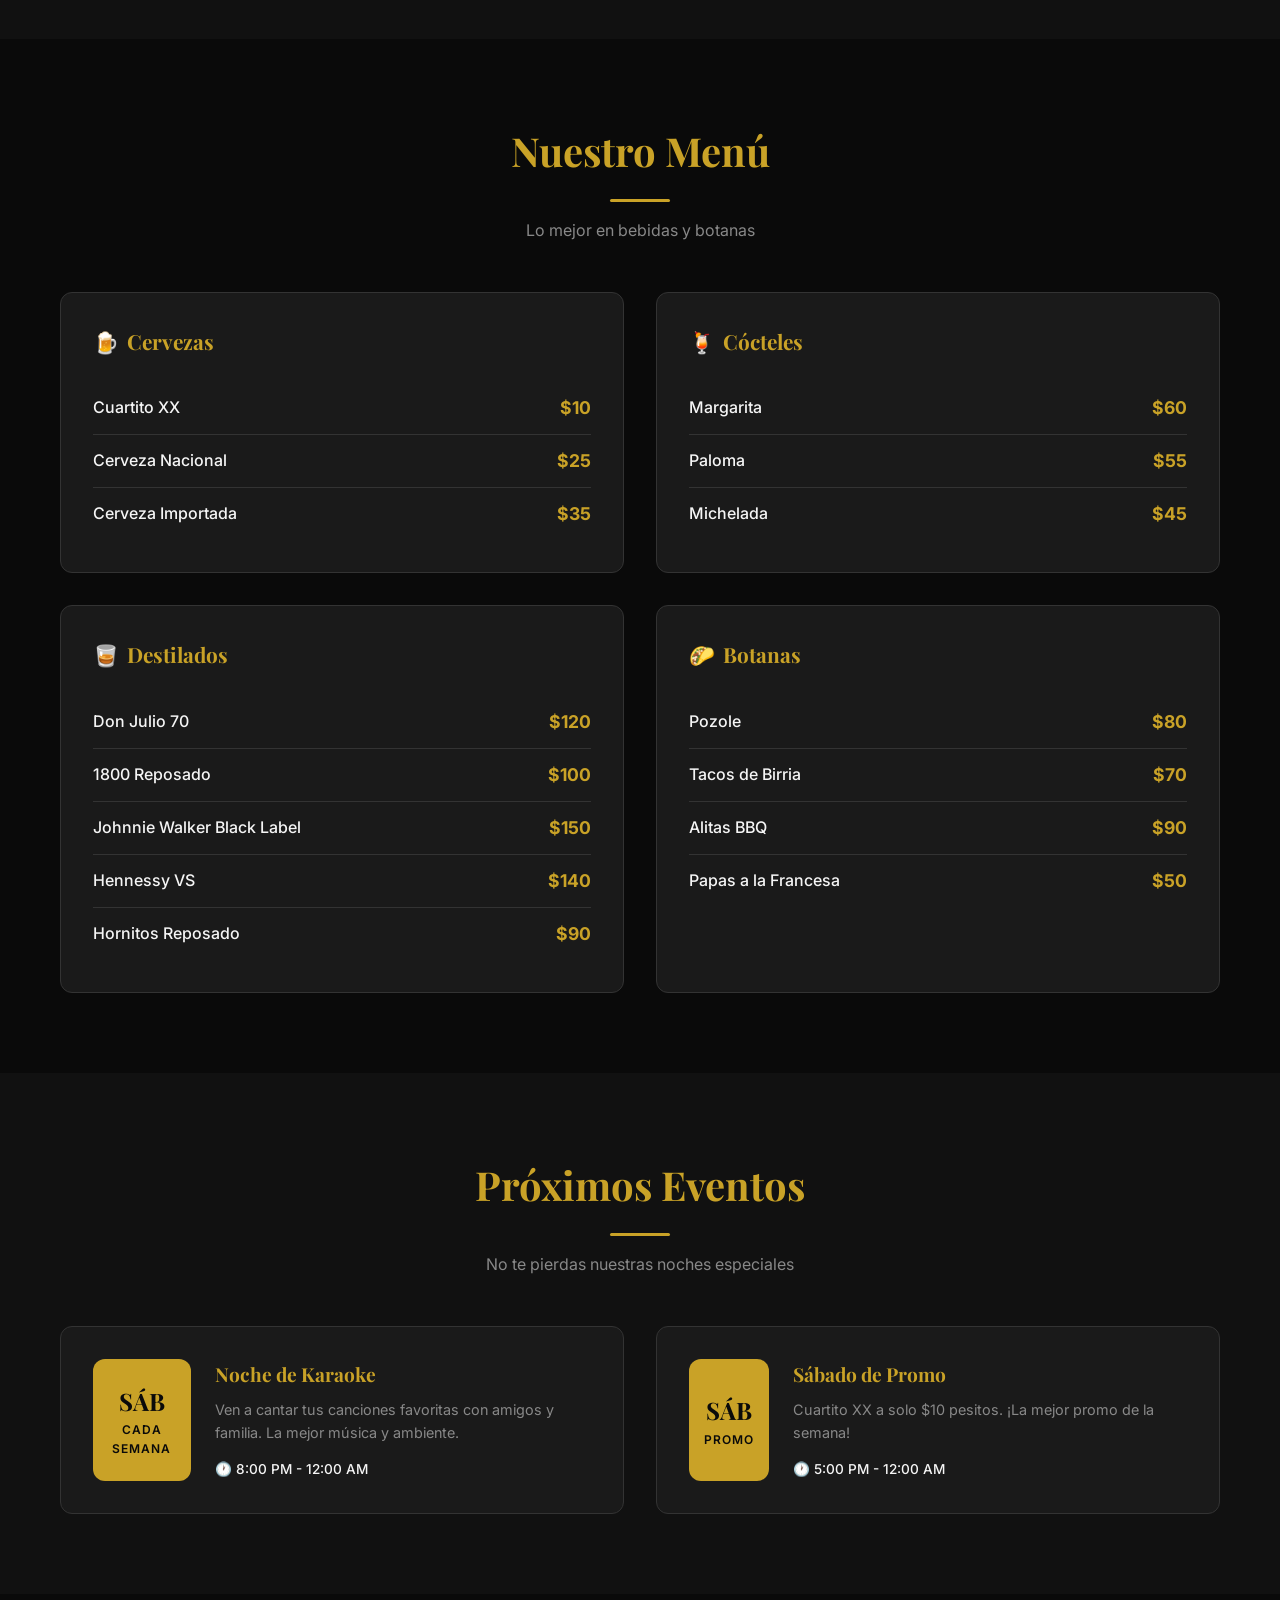
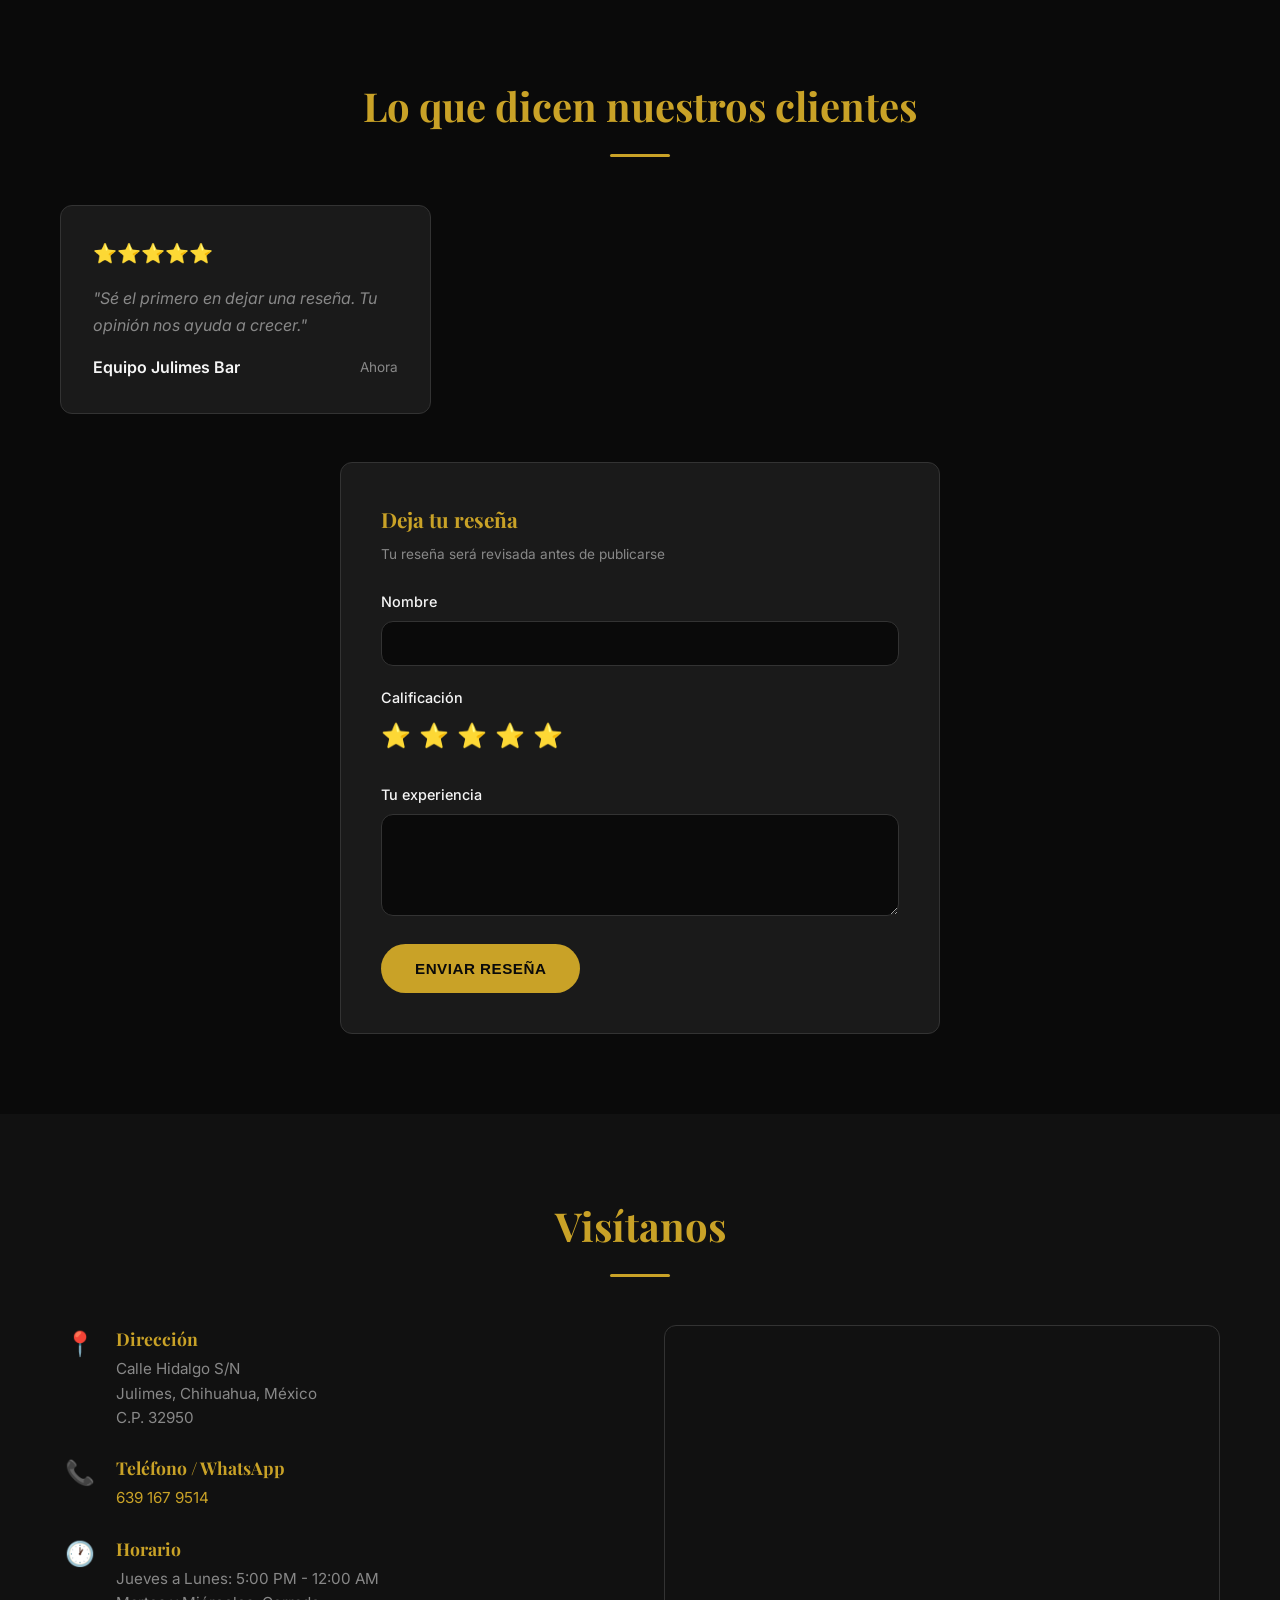
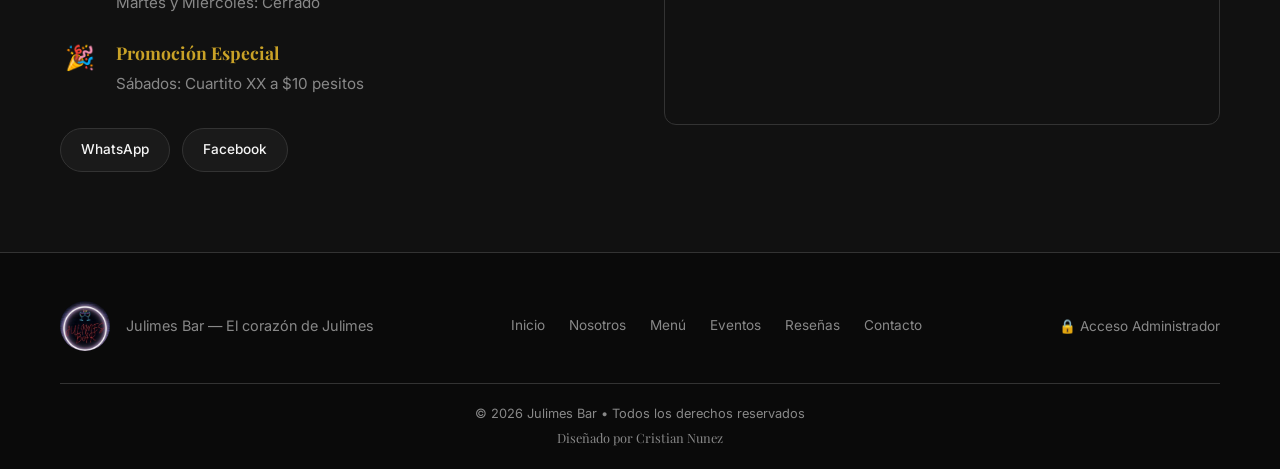
==== commit f6bd6ce8: "refactor(site): business-focused redesign per Ivan request - Remove all personal names (Eliud, Hipól" ====
--- a/index.html
+++ b/index.html
@@ -5,7 +5,6 @@
     <meta name="viewport" content="width=device-width, initial-scale=1.0">
     <meta name="description" content="Julimes Bar - El corazón social de Julimes, Chihuahua. Cervezas frías, cócteles, botanas y las mejores noches de karaoke. Abierto jueves a lunes.">
     <meta name="keywords" content="Julimes Bar, bar Julimes Chihuahua, cerveza Julimes, karaoke Chihuahua, botanas Julimes, bar cerca de mí">
-    <meta name="author" content="Familia Herrera Nunez">
     <meta name="robots" content="index, follow">
     
     <!-- Open Graph / Facebook -->
@@ -65,7 +64,7 @@
         <div class="hero-content">
             <h1>Julimes Bar</h1>
             <p class="tagline" data-es="El corazón social de Julimes" data-en="The social heart of Julimes">El corazón social de Julimes</p>
-            <p class="subtitle" data-es="Donde la historia de Chihuahua encuentra su sabor" data-en="Where Chihuahua's history finds its flavor">Donde la historia de Chihuahua encuentra su sabor</p>
+            <p class="subtitle" data-es="Buenas bebidas, buena compañía, buenos momentos" data-en="Good drinks, good company, good times">Buenas bebidas, buena compañía, buenos momentos</p>
             <div class="cta-buttons">
                 <a href="#menu" class="btn btn-primary" data-es="Ver Menú" data-en="View Menu">Ver Menú</a>
                 <a href="#contacto" class="btn btn-secondary" data-es="Visítanos" data-en="Visit Us">Visítanos</a>
@@ -81,23 +80,17 @@
     <section id="nosotros" class="about">
         <div class="container">
             <div class="section-header">
-                <h2 data-es="Nuestra Historia" data-en="Our Story">Nuestra Historia</h2>
+                <h2 data-es="Nosotros" data-en="About Us">Nosotros</h2>
                 <div class="divider"></div>
             </div>
             <div class="about-grid">
                 <div class="about-image">
                     <img src="assets/interior.jpg" alt="Interior de Julimes Bar" id="about-img">
-                    <div class="image-caption">Familia Herrera Nunez</div>
                 </div>
                 <div class="about-content">
-                    <h3 data-es="Tradición y Familia" data-en="Tradition & Family">Tradición y Familia</h3>
-                    <p data-es="Julimes Bar nace del sueño de <strong>Eliud Herrera Nunez</strong> y <strong>Hipólito Herrera</strong>, quienes desde Oklahoma City decidieron invertir en la tierra que los vio crecer." data-en="Julimes Bar was born from the dream of <strong>Eliud Herrera Nunez</strong> and <strong>Hipólito Herrera</strong>, who from Oklahoma City decided to invest in the land that raised them.">Julimes Bar nace del sueño de <strong>Eliud Herrera Nunez</strong> y <strong>Hipólito Herrera</strong>, quienes desde Oklahoma City decidieron invertir en la tierra que los vio crecer.</p>
-                    <p data-es="Hoy, su hijo <strong>Ivan Nunez</strong> lleva las riendas del negocio, manteniendo viva la tradición de un pueblo fundado en <strong>1691</strong> por misioneros franciscanos." data-en="Today, their son <strong>Ivan Nunez</strong> runs the business, keeping alive the tradition of a town founded in <strong>1691</strong> by Franciscan missionaries.">Hoy, su hijo <strong>Ivan Nunez</strong> lleva las riendas del negocio, manteniendo viva la tradición de un pueblo fundado en <strong>1691</strong> por misioneros franciscanos.</p>
+                    <h3 data-es="El lugar de encuentro" data-en="The meeting place">El lugar de encuentro</h3>
+                    <p data-es="Julimes Bar es el espacio donde amigos, familia y vecinos se reúnen para disfrutar de buenas bebidas, botanas de la región y las mejores noches de karaoke. Un ambiente relajado, música en vivo y promos que no te puedes perder." data-en="Julimes Bar is the space where friends, family, and neighbors gather to enjoy good drinks, regional snacks, and the best karaoke nights. A relaxed atmosphere, live music, and deals you can't miss.">Julimes Bar es el espacio donde amigos, familia y vecinos se reúnen para disfrutar de buenas bebidas, botanas de la región y las mejores noches de karaoke. Un ambiente relajado, música en vivo y promos que no te puedes perder.</p>
                     <div class="about-stats">
-                        <div class="stat">
-                            <span class="stat-number">2026</span>
-                            <span class="stat-label" data-es="Año de origen" data-en="Year established">Año de origen</span>
-                        </div>
                         <div class="stat">
                             <span class="stat-number">1000+</span>
                             <span class="stat-label" data-es="Clientes felices" data-en="Happy customers">Clientes felices</span>
@@ -106,28 +99,10 @@
                             <span class="stat-number">52</span>
                             <span class="stat-label" data-es="Eventos al año" data-en="Events per year">Eventos al año</span>
                         </div>
-                    </div>
-                </div>
-            </div>
-            <div class="about-julimes">
-                <h3 data-es="Sobre Julimes, Chihuahua" data-en="About Julimes, Chihuahua">Sobre Julimes, Chihuahua</h3>
-                <p data-es="Julimes es un municipio con profunda historia indígena, hogar de los <strong>Julimes</strong>, uno de los 13 grupos étnicos originales de Chihuahua. Fundado en 1691 como misión franciscana, hoy es conocido por sus <strong>aguas termales</strong>, la <strong>Cascada El Salto</strong>, y la reserva del <strong>Cachorrito de Julimes</strong> — un pez endémico que vive en aguas de hasta 46°C." data-en="Julimes is a municipality with deep indigenous history, home to the <strong>Julimes</strong>, one of the 13 original ethnic groups of Chihuahua. Founded in 1691 as a Franciscan mission, today it's known for its <strong>thermal waters</strong>, <strong>El Salto Waterfall</strong>, and the <strong>Julimes Pupfish Reserve</strong> — an endemic fish living in waters up to 46°C.">Julimes es un municipio con profunda historia indígena, hogar de los <strong>Julimes</strong>, uno de los 13 grupos étnicos originales de Chihuahua. Fundado en 1691 como misión franciscana, hoy es conocido por sus <strong>aguas termales</strong>, la <strong>Cascada El Salto</strong>, y la reserva del <strong>Cachorrito de Julimes</strong> — un pez endémico que vive en aguas de hasta 46°C.</p>
-                <div class="attractions">
-                    <div class="attraction">
-                        <span class="attraction-icon">♨️</span>
-                        <span data-es="Aguas Termales" data-en="Thermal Waters">Aguas Termales</span>
-                    </div>
-                    <div class="attraction">
-                        <span class="attraction-icon">🌊</span>
-                        <span data-es="Cascada El Salto" data-en="El Salto Waterfall">Cascada El Salto</span>
-                    </div>
-                    <div class="attraction">
-                        <span class="attraction-icon">🐟</span>
-                        <span data-es="Cachorrito de Julimes" data-en="Julimes Pupfish">Cachorrito de Julimes</span>
-                    </div>
-                    <div class="attraction">
-                        <span class="attraction-icon">🦣</span>
-                        <span data-es="Cementerio del Mamut" data-en="Mammoth Cemetery">Cementerio del Mamut</span>
+                        <div class="stat">
+                            <span class="stat-number">5⭐</span>
+                            <span class="stat-label" data-es="Calificación promedio" data-en="Average rating">Calificación promedio</span>
+                        </div>
                     </div>
                 </div>
             </div>
@@ -140,7 +115,7 @@
             <div class="section-header">
                 <h2 data-es="Nuestro Menú" data-en="Our Menu">Nuestro Menú</h2>
                 <div class="divider"></div>
-                <p class="section-subtitle" data-es="Lo mejor en bebidas y botanas de la región" data-en="The best drinks and snacks in the region">Lo mejor en bebidas y botanas de la región</p>
+                <p class="section-subtitle" data-es="Lo mejor en bebidas y botanas" data-en="The best in drinks and snacks">Lo mejor en bebidas y botanas</p>
             </div>
             <div class="menu-categories">
                 <div class="menu-category">
@@ -369,7 +344,7 @@
             <div class="footer-content">
                 <div class="footer-brand">
                     <img src="assets/logo.jpg" alt="Julimes Bar" class="footer-logo">
-                    <p data-es="Julimes Bar — El corazón de Julimes desde 2019" data-en="Julimes Bar — The heart of Julimes since 2019">Julimes Bar — El corazón de Julimes desde 2019</p>
+                    <p data-es="Julimes Bar — El corazón de Julimes" data-en="Julimes Bar — The heart of Julimes">Julimes Bar — El corazón de Julimes</p>
                 </div>
                 <div class="footer-links">
                     <a href="#inicio" data-es="Inicio" data-en="Home">Inicio</a>
@@ -383,58 +358,9 @@
                     <a href="admin.html" class="admin-link">🔒 <span data-es="Acceso Administrador" data-en="Admin Access">Acceso Administrador</span></a>
                 </div>
             </div>
-            <div class="footer-cinematic">
-                <!-- Sunset background layer -->
-                <div class="cinematic-bg"></div>
-                
-                <!-- Dark overlay gradient -->
-                <div class="cinematic-overlay"></div>
-                
-                <!-- Gold radial glow -->
-                <div class="cinematic-glow"></div>
-                
-                <!-- Ornate corner borders -->
-                <div class="corner-border corner-tl"></div>
-                <div class="corner-border corner-tr"></div>
-                <div class="corner-border corner-bl"></div>
-                <div class="corner-border corner-br"></div>
-                
-                <div class="cinematic-content">
-                    <!-- Copyright -->
-                    <p class="cinematic-copyright">
-                        © <span id="footer-year"></span> Julimes Bar • All Rights Reserved
-                    </p>
-                    
-                    <!-- Top flourish -->
-                    <div class="cinematic-flourish">
-                        <div class="flourish-line"></div>
-                        <div class="flourish-ornament">✦</div>
-                        <div class="flourish-line"></div>
-                    </div>
-                    
-                    <!-- Subtitle -->
-                    <h3 class="cinematic-subtitle">Made In Colorado With Love</h3>
-                    
-                    <!-- Heart -->
-                    <div class="cinematic-heart">♥</div>
-                    
-                    <!-- Signature -->
-                    <p class="cinematic-signature">Cristian Nunez</p>
-                    
-                    <!-- Mountain divider -->
-                    <div class="cinematic-mountains">
-                        <svg width="220" height="60" viewBox="0 0 220 60" fill="none" xmlns="http://www.w3.org/2000/svg">
-                            <path d="M5 50L45 18L70 42L105 8L140 36L170 15L215 50" stroke="#d4af37" stroke-width="2.5" stroke-linecap="round" stroke-linejoin="round"/>
-                        </svg>
-                    </div>
-                    
-                    <!-- Bottom flourish -->
-                    <div class="cinematic-flourish bottom">
-                        <div class="flourish-line wide"></div>
-                        <div class="flourish-ornament small">❦</div>
-                        <div class="flourish-line wide"></div>
-                    </div>
-                </div>
+            <div class="footer-bottom">
+                <p>© <span id="footer-year"></span> Julimes Bar • Todos los derechos reservados</p>
+                <p class="designer-credit">Diseñado por Cristian Nunez</p>
             </div>
         </div>
     </footer>
--- a/styles.css
+++ b/styles.css
@@ -965,245 +965,38 @@
   font-size: 0.85rem;
 }
 
-/* ─── Cinematic Footer ──────────────────────────────────────── */
-.footer-cinematic {
-  position: relative;
-  overflow: hidden;
-  border-top: 1px solid #330066;
-  background: linear-gradient(180deg, #1a0a2e 0%, #0d1b2a 30%, #1b3a4b 60%, #2d6a4f 85%, #1a4731 100%);
+/* ─── Plain Footer ──────────────────────────────────────────── */
+.footer-bottom {
+  border-top: 1px solid var(--color-border);
+  padding: 16px 0;
   text-align: center;
 }
 
-/* Dark overlay for depth */
-.cinematic-overlay {
-  position: absolute;
-  inset: 0;
-  background: linear-gradient(to bottom, 
-    rgba(26,10,46,0.6) 0%,
-    rgba(13,27,42,0.7) 40%,
-    rgba(27,58,75,0.8) 70%,
-    rgba(45,106,79,0.9) 100%);
-}
-
-/* Subtle glow */
-.cinematic-glow {
-  position: absolute;
-  inset: 0;
-  background: radial-gradient(circle at center, rgba(200,220,255,0.08) 0%, transparent 70%);
-  pointer-events: none;
-}
-
-/* Ornate corner borders */
-.corner-border {
-  position: absolute;
-  width: 40px;
-  height: 40px;
-  border-color: rgba(200,220,255,0.4);
-  opacity: 0.6;
-  pointer-events: none;
-}
-
-.corner-tl {
-  top: 16px;
-  left: 16px;
-  border-top: 1px solid;
-  border-left: 1px solid;
-  border-top-left-radius: 6px;
-}
-
-.corner-tr {
-  top: 16px;
-  right: 16px;
-  border-top: 1px solid;
-  border-right: 1px solid;
-  border-top-right-radius: 6px;
-}
-
-.corner-bl {
-  bottom: 16px;
-  left: 16px;
-  border-bottom: 1px solid;
-  border-left: 1px solid;
-  border-bottom-left-radius: 6px;
-}
-
-.corner-br {
-  bottom: 16px;
-  right: 16px;
-  border-bottom: 1px solid;
-  border-right: 1px solid;
-  border-bottom-right-radius: 6px;
-}
-
-/* Content container */
-.cinematic-content {
-  position: relative;
-  z-index: 10;
-  padding: 48px 24px 40px;
-  max-width: 700px;
-  margin: 0 auto;
-}
-
-/* Copyright */
-.cinematic-copyright {
-  font-family: 'Inter', -apple-system, sans-serif;
-  font-size: 0.7rem;
-  letter-spacing: 0.2em;
-  color: rgba(200,220,255,0.5);
-  text-transform: uppercase;
-  margin-bottom: 24px;
-}
-
-/* Flourish divider */
-.cinematic-flourish {
-  display: flex;
-  align-items: center;
-  justify-content: center;
-  gap: 12px;
-  margin-bottom: 20px;
-}
-
-.cinematic-flourish.bottom {
-  margin-top: 32px;
-  margin-bottom: 0;
-  opacity: 0.5;
-}
-
-.flourish-line {
-  width: 48px;
-  height: 1px;
-  background: linear-gradient(to right, transparent, rgba(200,220,255,0.4));
-}
-
-.flourish-line.wide {
-  width: 72px;
-}
-
-.flourish-ornament {
-  color: rgba(200,220,255,0.5);
-  font-size: 1rem;
-  line-height: 1;
-}
-
-.flourish-ornament.small {
+.footer-bottom p {
+  font-size: 0.8rem;
+  color: var(--color-text-muted);
+  margin: 4px 0;
+}
+
+.designer-credit {
+  font-family: 'Playfair Display', serif;
   font-size: 0.85rem;
-}
-
-/* Subtitle */
-.cinematic-subtitle {
-  font-family: 'Inter', -apple-system, sans-serif;
-  color: rgba(200,220,255,0.7);
-  text-transform: uppercase;
-  letter-spacing: 0.25em;
-  font-size: 0.65rem;
-  font-weight: 400;
-  margin-bottom: 0;
-}
-
-@media (min-width: 640px) {
-  .cinematic-subtitle {
-    font-size: 0.75rem;
-    letter-spacing: 0.3em;
-  }
-}
-
-/* Heart */
-.cinematic-heart {
-  color: rgba(200,220,255,0.6);
-  font-size: 1.1rem;
-  margin: 12px 0;
-  text-shadow: 0 0 8px rgba(200,220,255,0.2);
-}
-
-/* Signature */
-.cinematic-signature {
-  font-family: 'Great Vibes', 'Allura', cursive;
-  font-size: clamp(1.8rem, 5vw, 2.8rem);
-  font-weight: 400;
-  line-height: 1.2;
-  letter-spacing: 0.02em;
-  margin: 0;
-  color: rgba(230,240,255,0.9);
-  text-shadow: 
-    0 0 10px rgba(200,220,255,0.3),
-    0 0 20px rgba(200,220,255,0.15);
-}
-
-/* Mountain divider */
-.cinematic-mountains {
-  margin-top: 24px;
-  display: flex;
-  justify-content: center;
-  opacity: 0.7;
-}
-
-.cinematic-mountains svg {
-  filter: drop-shadow(0 0 6px rgba(200,220,255,0.15));
-  max-width: 180px;
-  width: 100%;
-  height: auto;
-}
-
-.cinematic-mountains svg path {
-  stroke: rgba(200,220,255,0.5);
+  color: var(--color-text);
+  margin-top: 6px;
 }
 
 /* Responsive */
 @media (max-width: 768px) {
-  .cinematic-content {
-    padding: 36px 16px 28px;
+  .footer-bottom {
+    padding: 12px 0;
   }
   
-  .corner-border {
-    width: 28px;
-    height: 28px;
+  .footer-bottom p {
+    font-size: 0.7rem;
   }
   
-  .corner-tl, .corner-tr {
-    top: 10px;
-  }
-  
-  .corner-bl, .corner-br {
-    bottom: 10px;
-  }
-  
-  .corner-tl, .corner-bl {
-    left: 10px;
-  }
-  
-  .corner-tr, .corner-br {
-    right: 10px;
-  }
-  
-  .cinematic-copyright {
-    font-size: 0.6rem;
-    letter-spacing: 0.15em;
-  }
-  
-  .flourish-line {
-    width: 36px;
-  }
-  
-  .flourish-line.wide {
-    width: 56px;
-  }
-  
-  .cinematic-subtitle {
-    font-size: 0.55rem;
-    letter-spacing: 0.2em;
-  }
-  
-  .cinematic-heart {
-    font-size: 1rem;
-    margin: 10px 0;
-  }
-  
-  .cinematic-mountains {
-    margin-top: 16px;
-  }
-  
-  .cinematic-mountains svg {
-    max-width: 140px;
+  .designer-credit {
+    font-size: 0.75rem;
   }
 }
 
@@ -1288,3 +1081,4 @@
 .mt-0 {
   margin-top: 0;
 }
+/* deploy trigger */
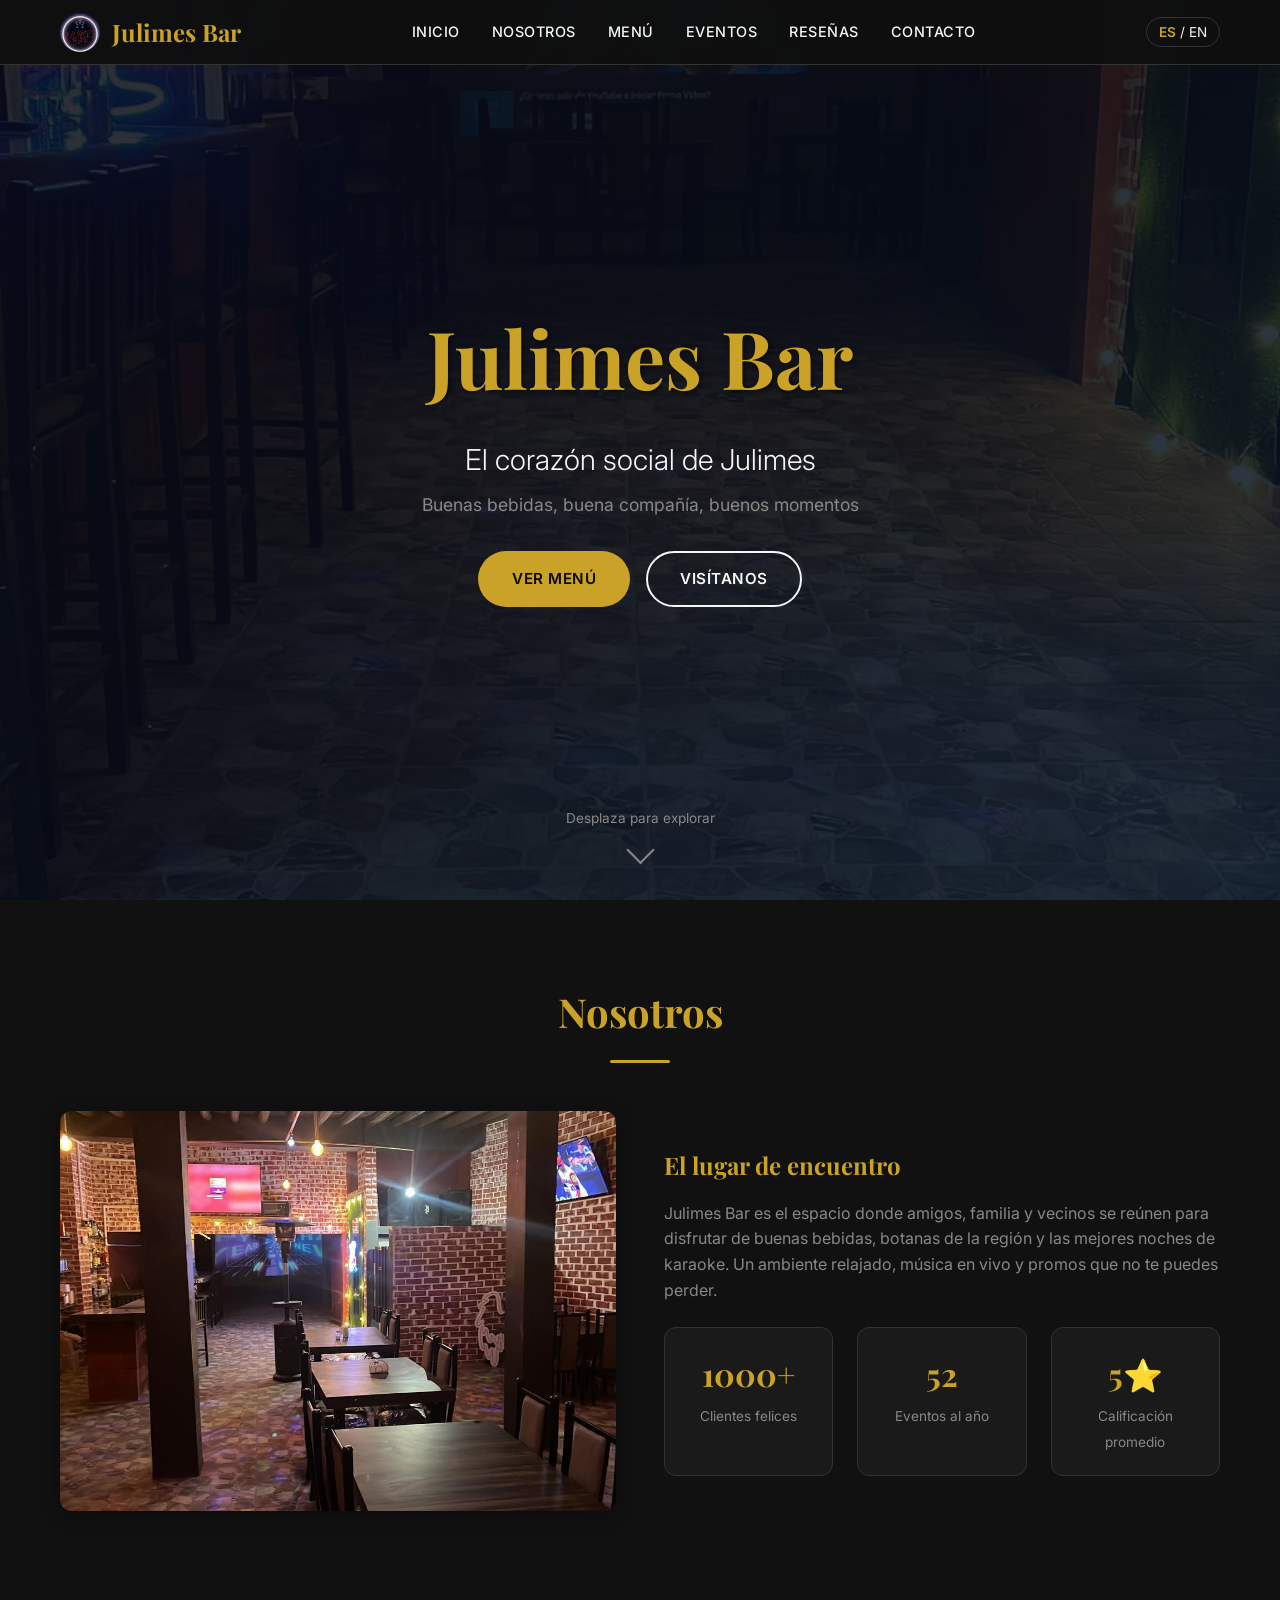
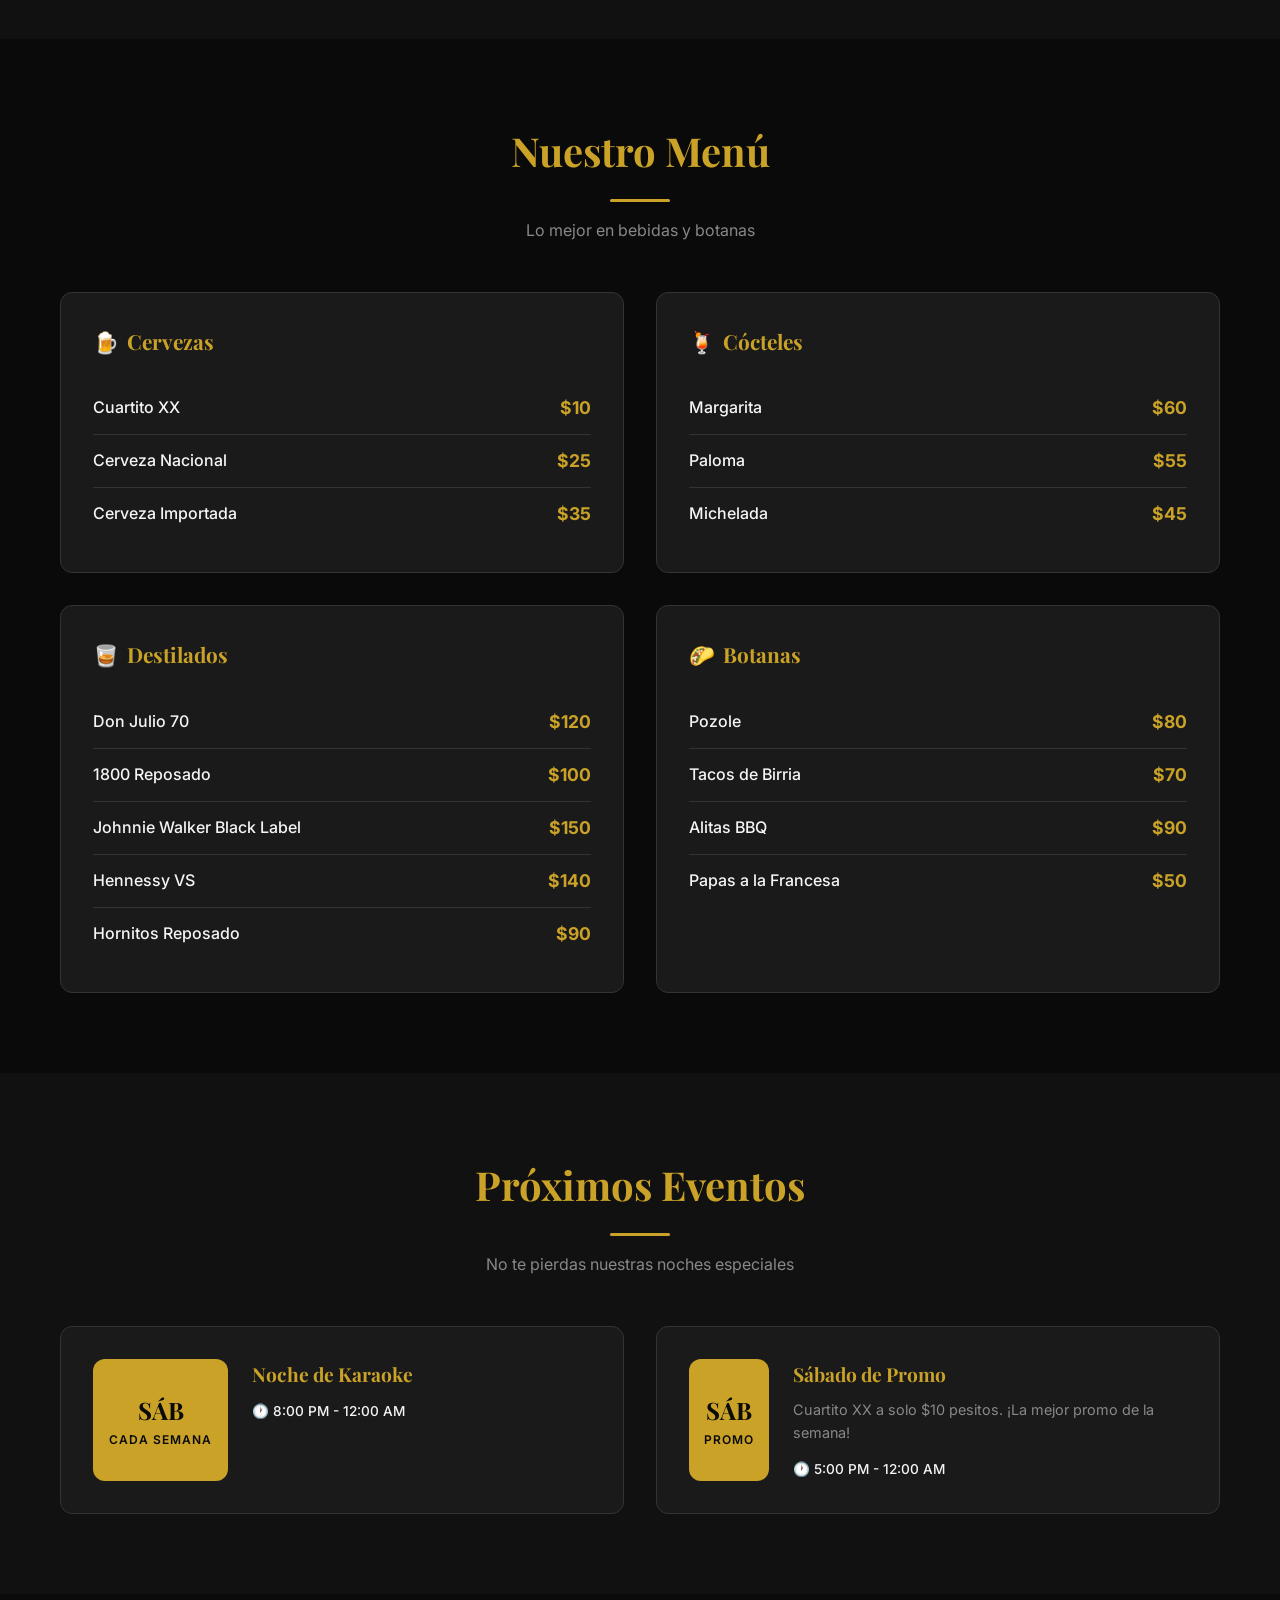
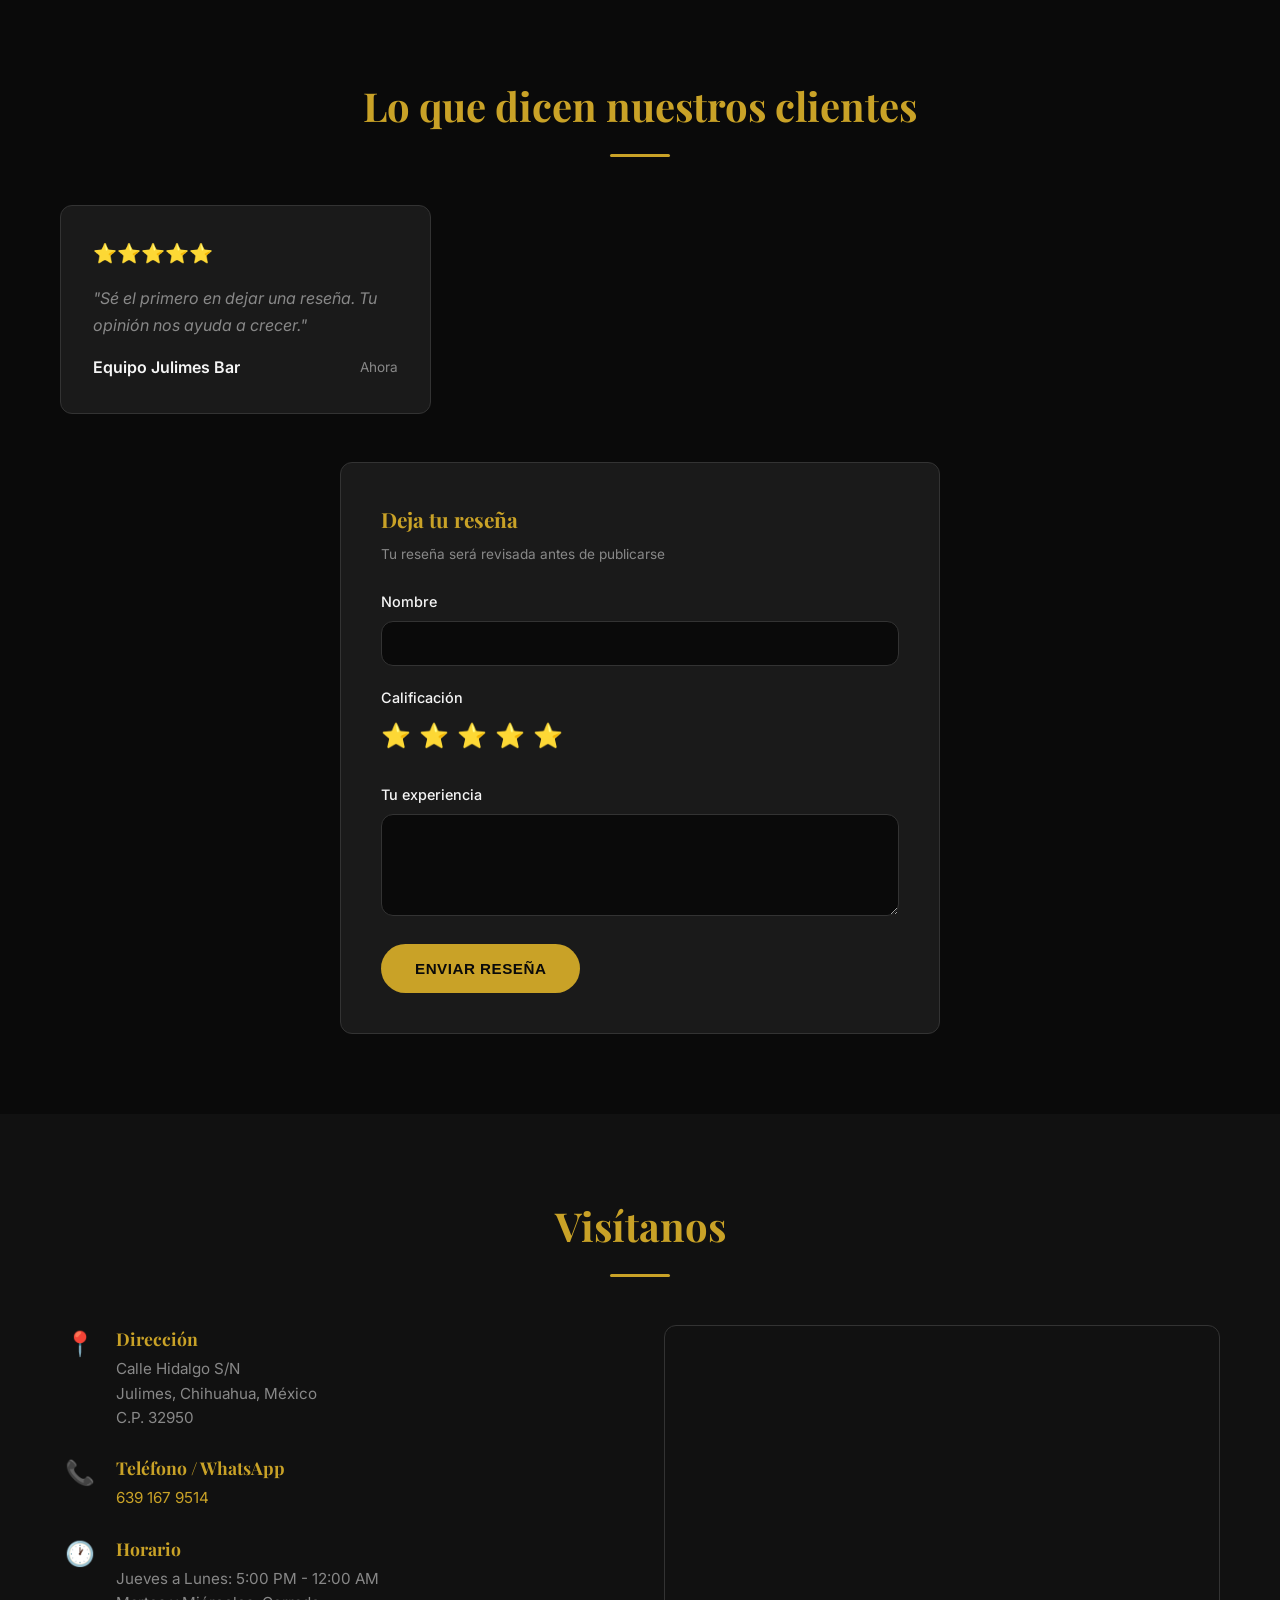
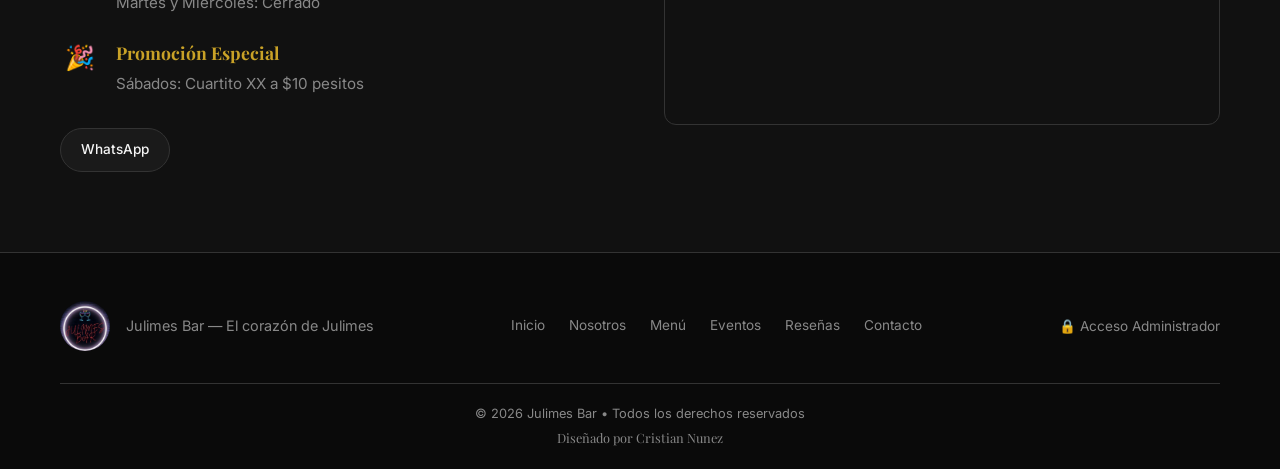
==== commit 4560bd61: "Fix static site admin integration" ====
--- a/index.html
+++ b/index.html
@@ -117,7 +117,7 @@
                 <div class="divider"></div>
                 <p class="section-subtitle" data-es="Lo mejor en bebidas y botanas" data-en="The best in drinks and snacks">Lo mejor en bebidas y botanas</p>
             </div>
-            <div class="menu-categories">
+            <div class="menu-categories" id="menu-categories">
                 <div class="menu-category">
                     <h3>🍺 <span data-es="Cervezas" data-en="Beers">Cervezas</span></h3>
                     <ul class="menu-list">
@@ -210,7 +210,7 @@
                 <div class="divider"></div>
                 <p class="section-subtitle" data-es="No te pierdas nuestras noches especiales" data-en="Don't miss our special nights">No te pierdas nuestras noches especiales</p>
             </div>
-            <div class="events-grid">
+            <div class="events-grid" id="events-grid">
                 <div class="event-card">
                     <div class="event-date">
                         <span class="day">SÁB</span>
@@ -302,14 +302,14 @@
                         <span class="contact-icon">📞</span>
                         <div>
                             <h4 data-es="Teléfono / WhatsApp" data-en="Phone / WhatsApp">Teléfono / WhatsApp</h4>
-                            <p><a href="tel:+526391679514">639 167 9514</a></p>
+                            <p><a href="tel:+526391679514" id="contact-phone-link"><span id="contact-phone-text">639 167 9514</span></a></p>
                         </div>
                     </div>
                     <div class="contact-item">
                         <span class="contact-icon">🕐</span>
                         <div>
                             <h4 data-es="Horario" data-en="Hours">Horario</h4>
-                            <p data-es="Jueves a Lunes: 5:00 PM - 12:00 AM<br>Martes y Miércoles: Cerrado" data-en="Thursday to Monday: 5:00 PM - 12:00 AM<br>Tuesday & Wednesday: Closed">Jueves a Lunes: 5:00 PM - 12:00 AM<br>Martes y Miércoles: Cerrado</p>
+                            <p id="contact-hours" data-es="Jueves a Lunes: 5:00 PM - 12:00 AM<br>Martes y Miércoles: Cerrado" data-en="Thursday to Monday: 5:00 PM - 12:00 AM<br>Tuesday & Wednesday: Closed">Jueves a Lunes: 5:00 PM - 12:00 AM<br>Martes y Miércoles: Cerrado</p>
                         </div>
                     </div>
                     <div class="contact-item">
@@ -320,8 +320,8 @@
                         </div>
                     </div>
                     <div class="social-links">
-                        <a href="https://wa.me/526391679514" class="social-btn" target="_blank">WhatsApp</a>
-                        <a href="#" class="social-btn" target="_blank">Facebook</a>
+                        <a href="https://wa.me/526391679514" class="social-btn" target="_blank" rel="noopener" id="whatsapp-link">WhatsApp</a>
+                        <a class="social-btn" target="_blank" rel="noopener" id="facebook-link" style="display: none;">Facebook</a>
                     </div>
                 </div>
                 <div class="map-container">
--- a/styles.css
+++ b/styles.css
@@ -213,7 +213,7 @@
   left: 0;
   right: 0;
   bottom: 0;
-  background: url('assets/hero-bg.jpg') center/cover;
+  background: url('assets/bar-area.jpg') center/cover;
   opacity: 0.3;
 }
 
@@ -560,6 +560,16 @@
 .item-name {
   color: var(--color-text);
   font-weight: 500;
+  display: flex;
+  flex-direction: column;
+  gap: 4px;
+}
+
+.item-name small {
+  color: var(--color-text-muted);
+  font-size: 0.85rem;
+  font-weight: 400;
+  line-height: 1.4;
 }
 
 .item-price {
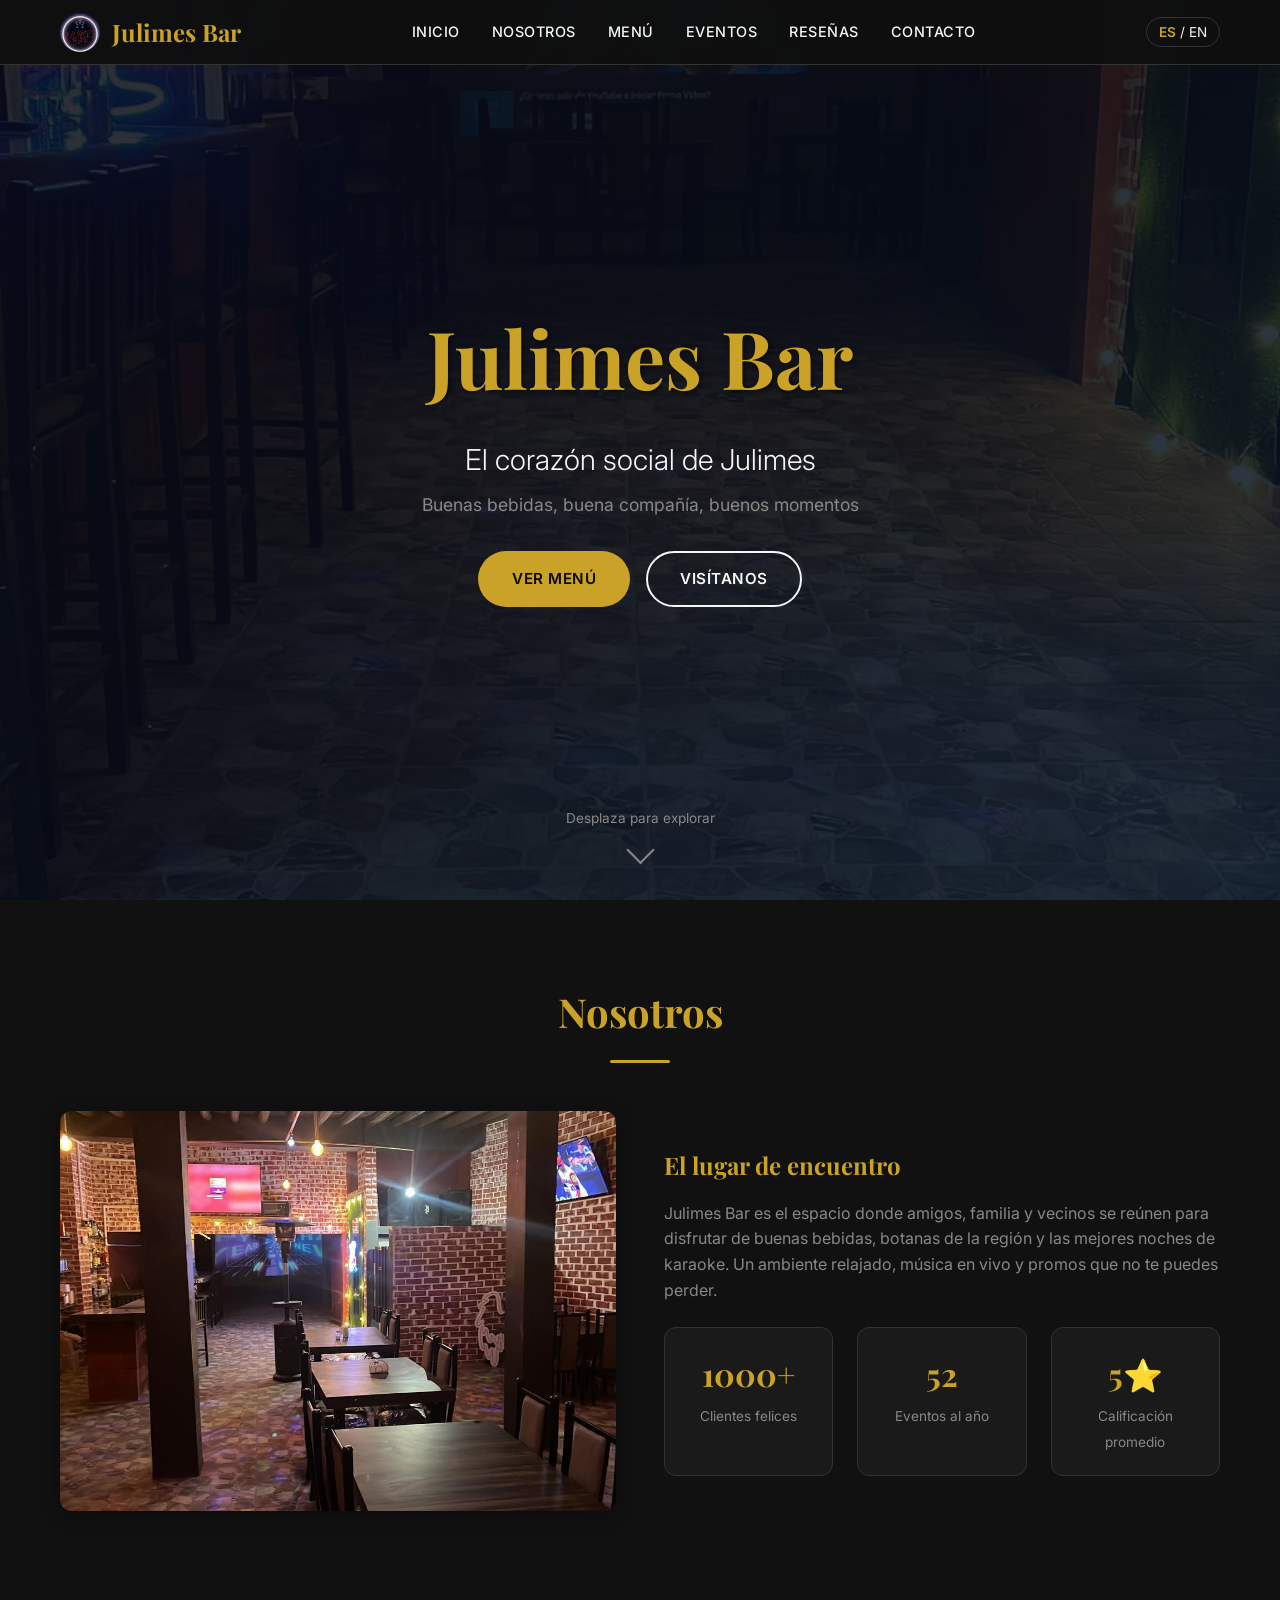
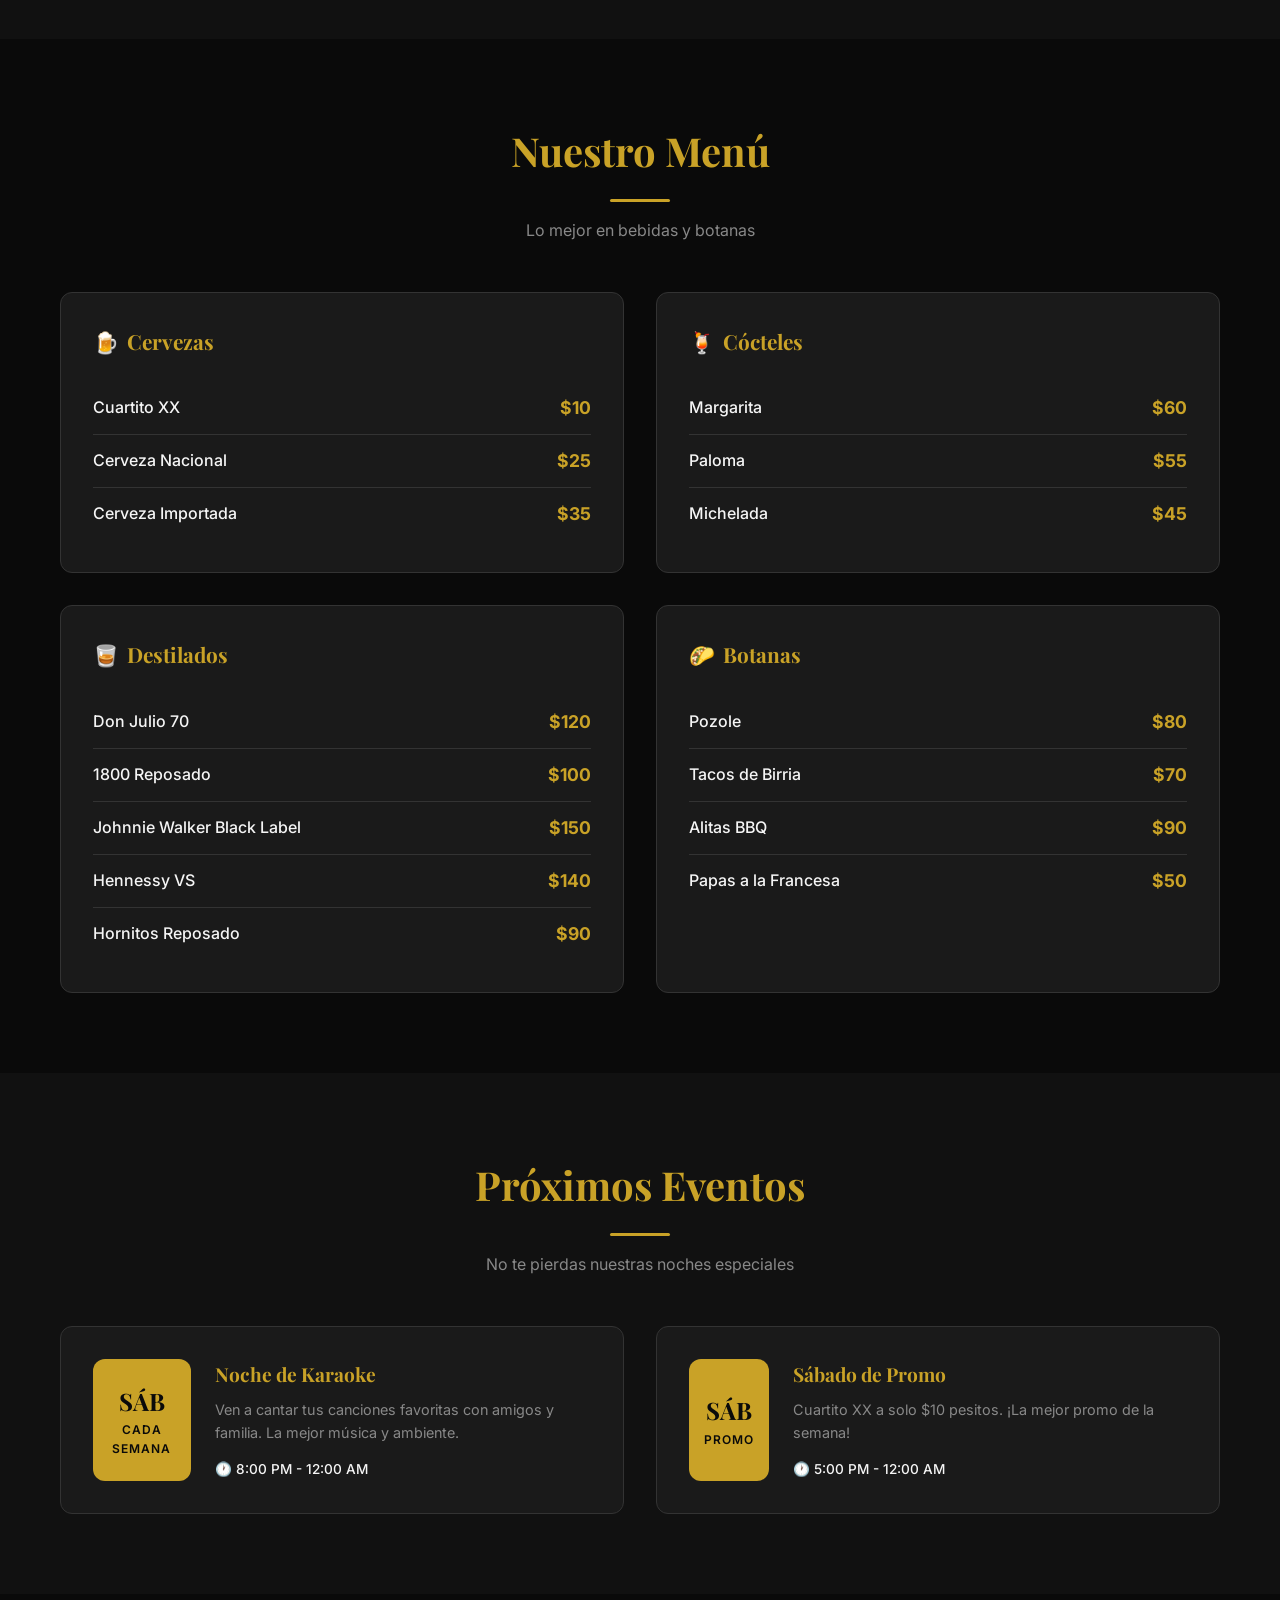
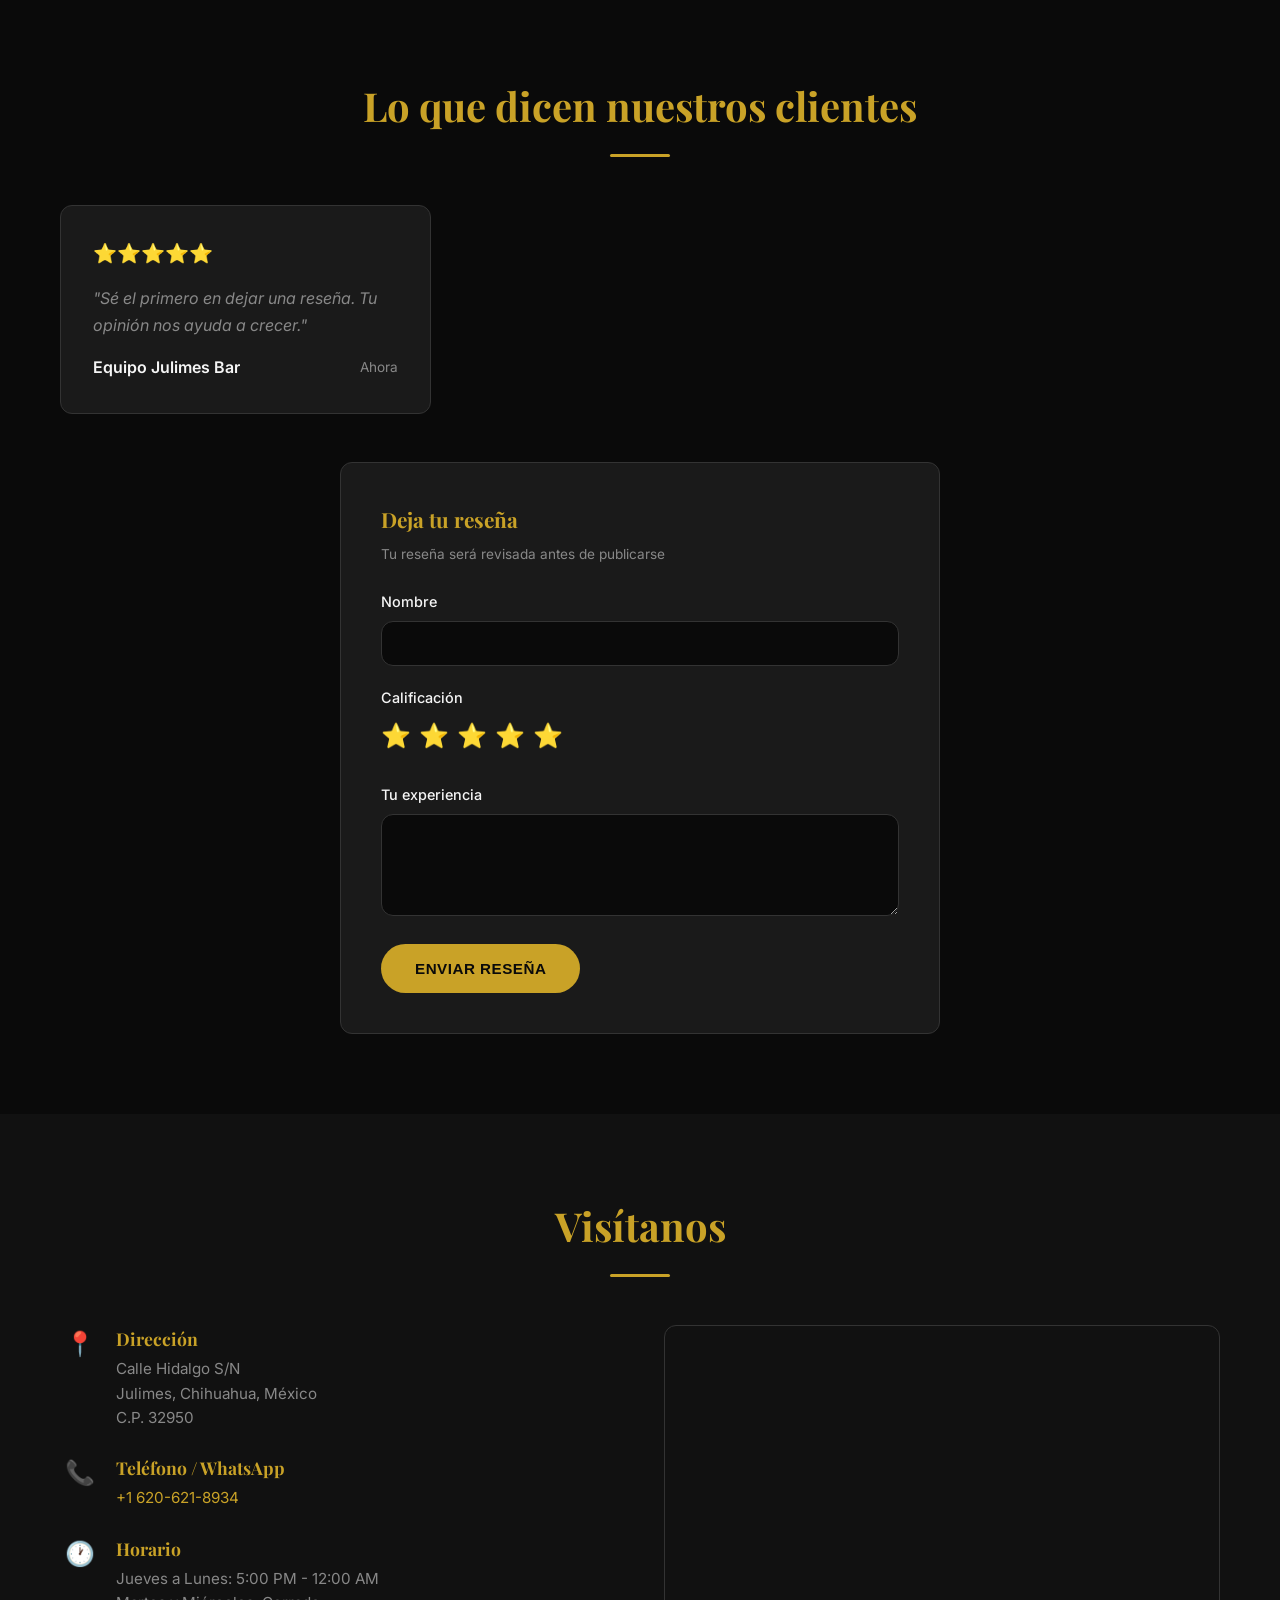
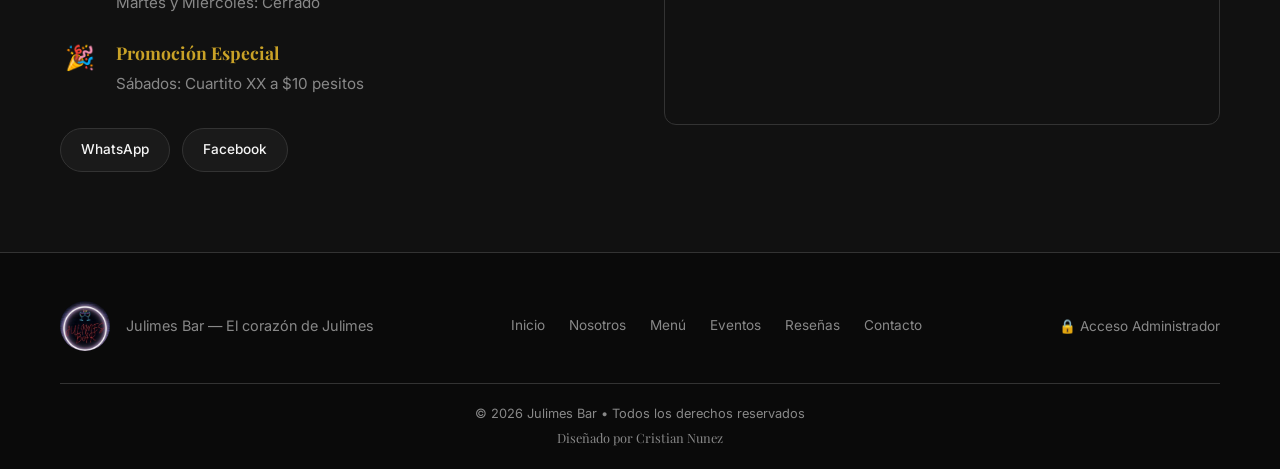
==== commit b43b4c50: "fix(contact): update phone number to +1 620-621-8934 Changed: - index.html line 305: phone number up" ====
--- a/index.html
+++ b/index.html
@@ -117,7 +117,7 @@
                 <div class="divider"></div>
                 <p class="section-subtitle" data-es="Lo mejor en bebidas y botanas" data-en="The best in drinks and snacks">Lo mejor en bebidas y botanas</p>
             </div>
-            <div class="menu-categories" id="menu-categories">
+            <div class="menu-categories">
                 <div class="menu-category">
                     <h3>🍺 <span data-es="Cervezas" data-en="Beers">Cervezas</span></h3>
                     <ul class="menu-list">
@@ -210,7 +210,7 @@
                 <div class="divider"></div>
                 <p class="section-subtitle" data-es="No te pierdas nuestras noches especiales" data-en="Don't miss our special nights">No te pierdas nuestras noches especiales</p>
             </div>
-            <div class="events-grid" id="events-grid">
+            <div class="events-grid">
                 <div class="event-card">
                     <div class="event-date">
                         <span class="day">SÁB</span>
@@ -302,14 +302,14 @@
                         <span class="contact-icon">📞</span>
                         <div>
                             <h4 data-es="Teléfono / WhatsApp" data-en="Phone / WhatsApp">Teléfono / WhatsApp</h4>
-                            <p><a href="tel:+526391679514" id="contact-phone-link"><span id="contact-phone-text">639 167 9514</span></a></p>
+                            <p><a href="tel:+16206218934">+1 620-621-8934</a></p>
                         </div>
                     </div>
                     <div class="contact-item">
                         <span class="contact-icon">🕐</span>
                         <div>
                             <h4 data-es="Horario" data-en="Hours">Horario</h4>
-                            <p id="contact-hours" data-es="Jueves a Lunes: 5:00 PM - 12:00 AM<br>Martes y Miércoles: Cerrado" data-en="Thursday to Monday: 5:00 PM - 12:00 AM<br>Tuesday & Wednesday: Closed">Jueves a Lunes: 5:00 PM - 12:00 AM<br>Martes y Miércoles: Cerrado</p>
+                            <p data-es="Jueves a Lunes: 5:00 PM - 12:00 AM<br>Martes y Miércoles: Cerrado" data-en="Thursday to Monday: 5:00 PM - 12:00 AM<br>Tuesday & Wednesday: Closed">Jueves a Lunes: 5:00 PM - 12:00 AM<br>Martes y Miércoles: Cerrado</p>
                         </div>
                     </div>
                     <div class="contact-item">
@@ -320,8 +320,8 @@
                         </div>
                     </div>
                     <div class="social-links">
-                        <a href="https://wa.me/526391679514" class="social-btn" target="_blank" rel="noopener" id="whatsapp-link">WhatsApp</a>
-                        <a class="social-btn" target="_blank" rel="noopener" id="facebook-link" style="display: none;">Facebook</a>
+                        <a href="https://wa.me/526391679514" class="social-btn" target="_blank">WhatsApp</a>
+                        <a href="#" class="social-btn" target="_blank">Facebook</a>
                     </div>
                 </div>
                 <div class="map-container">
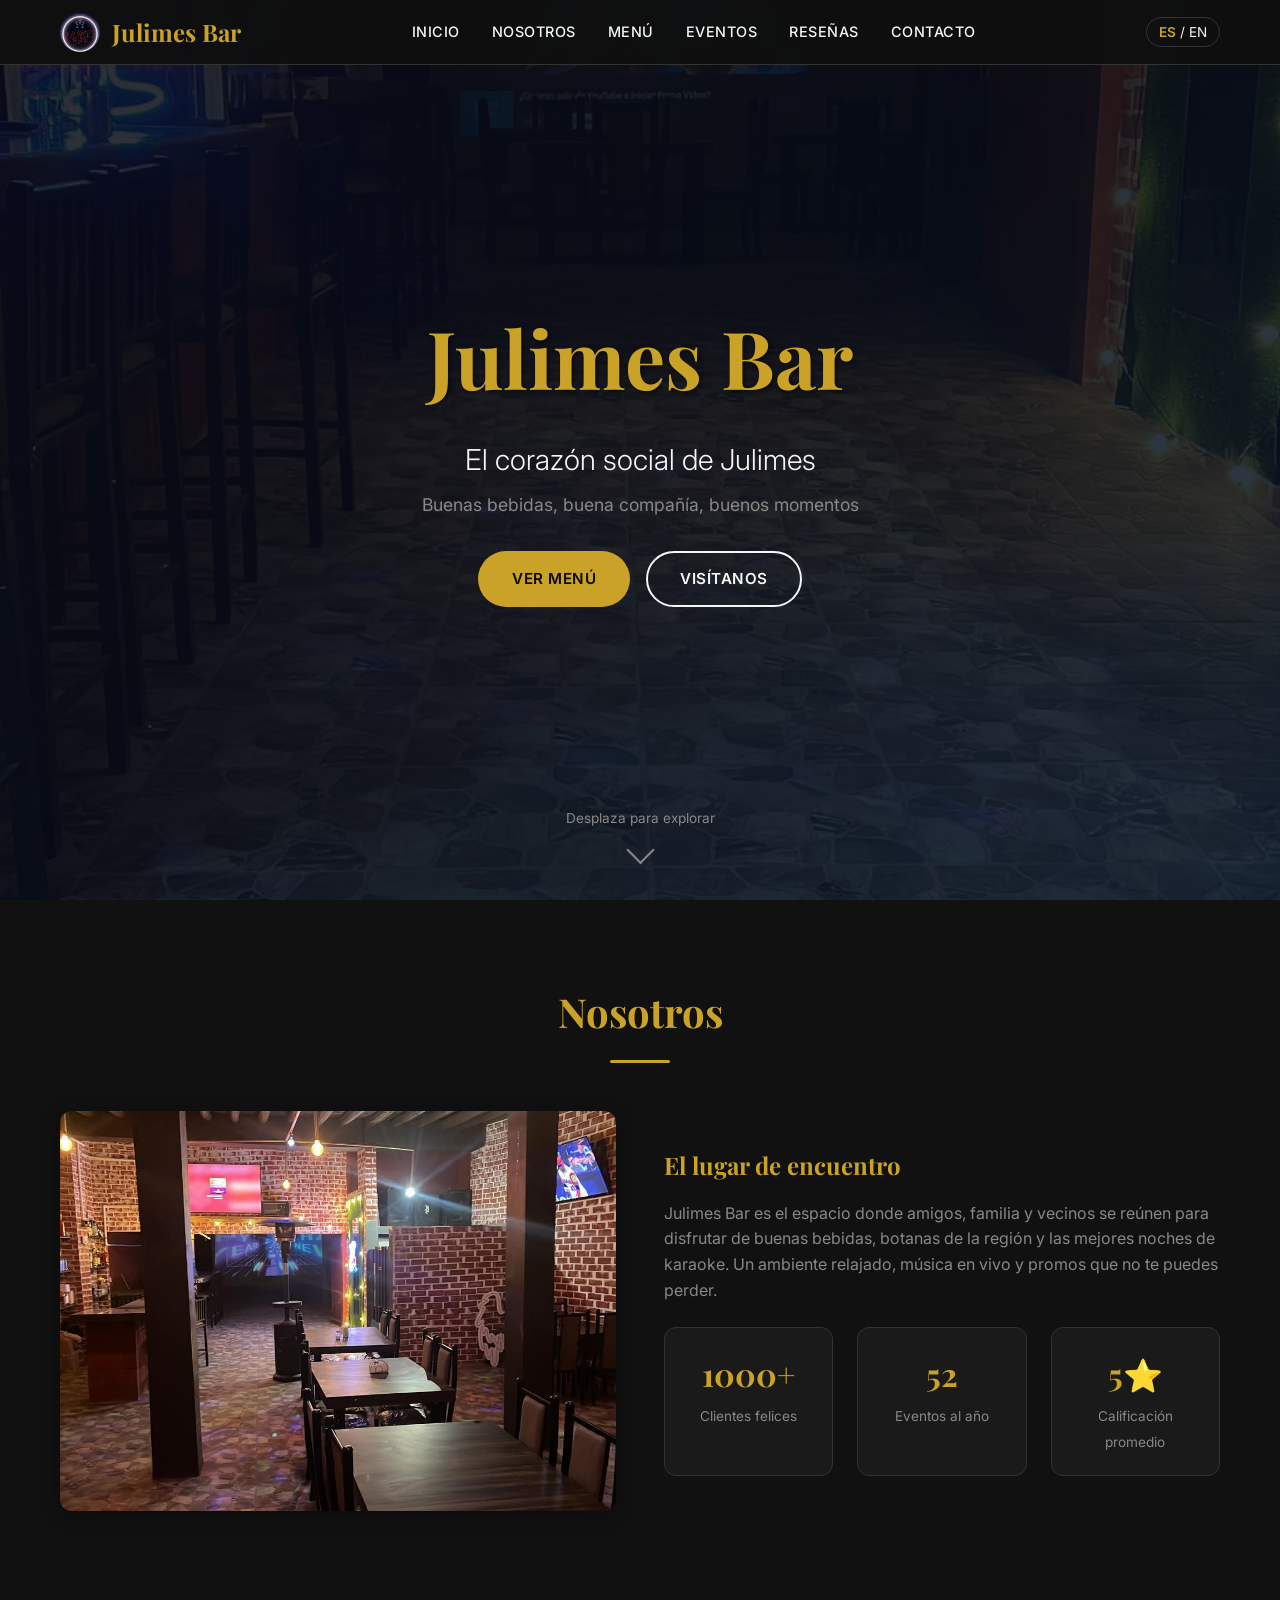
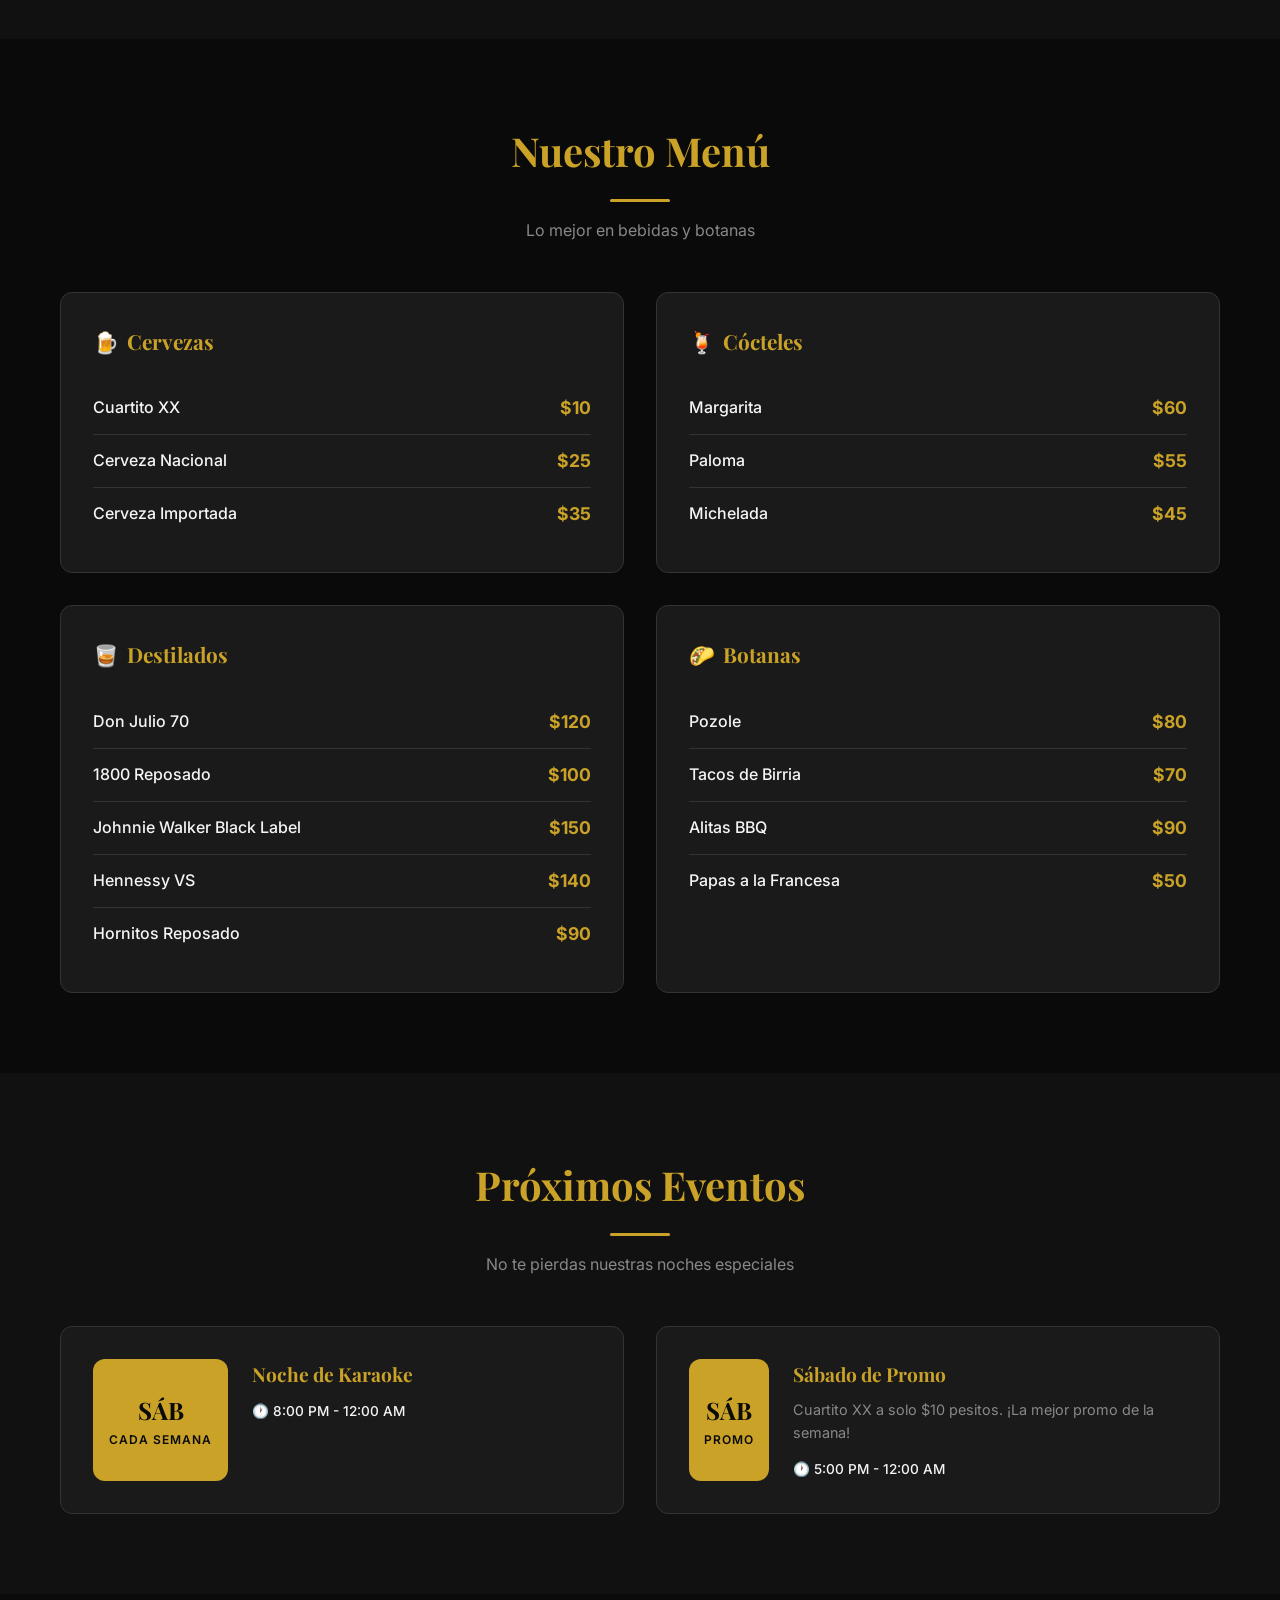
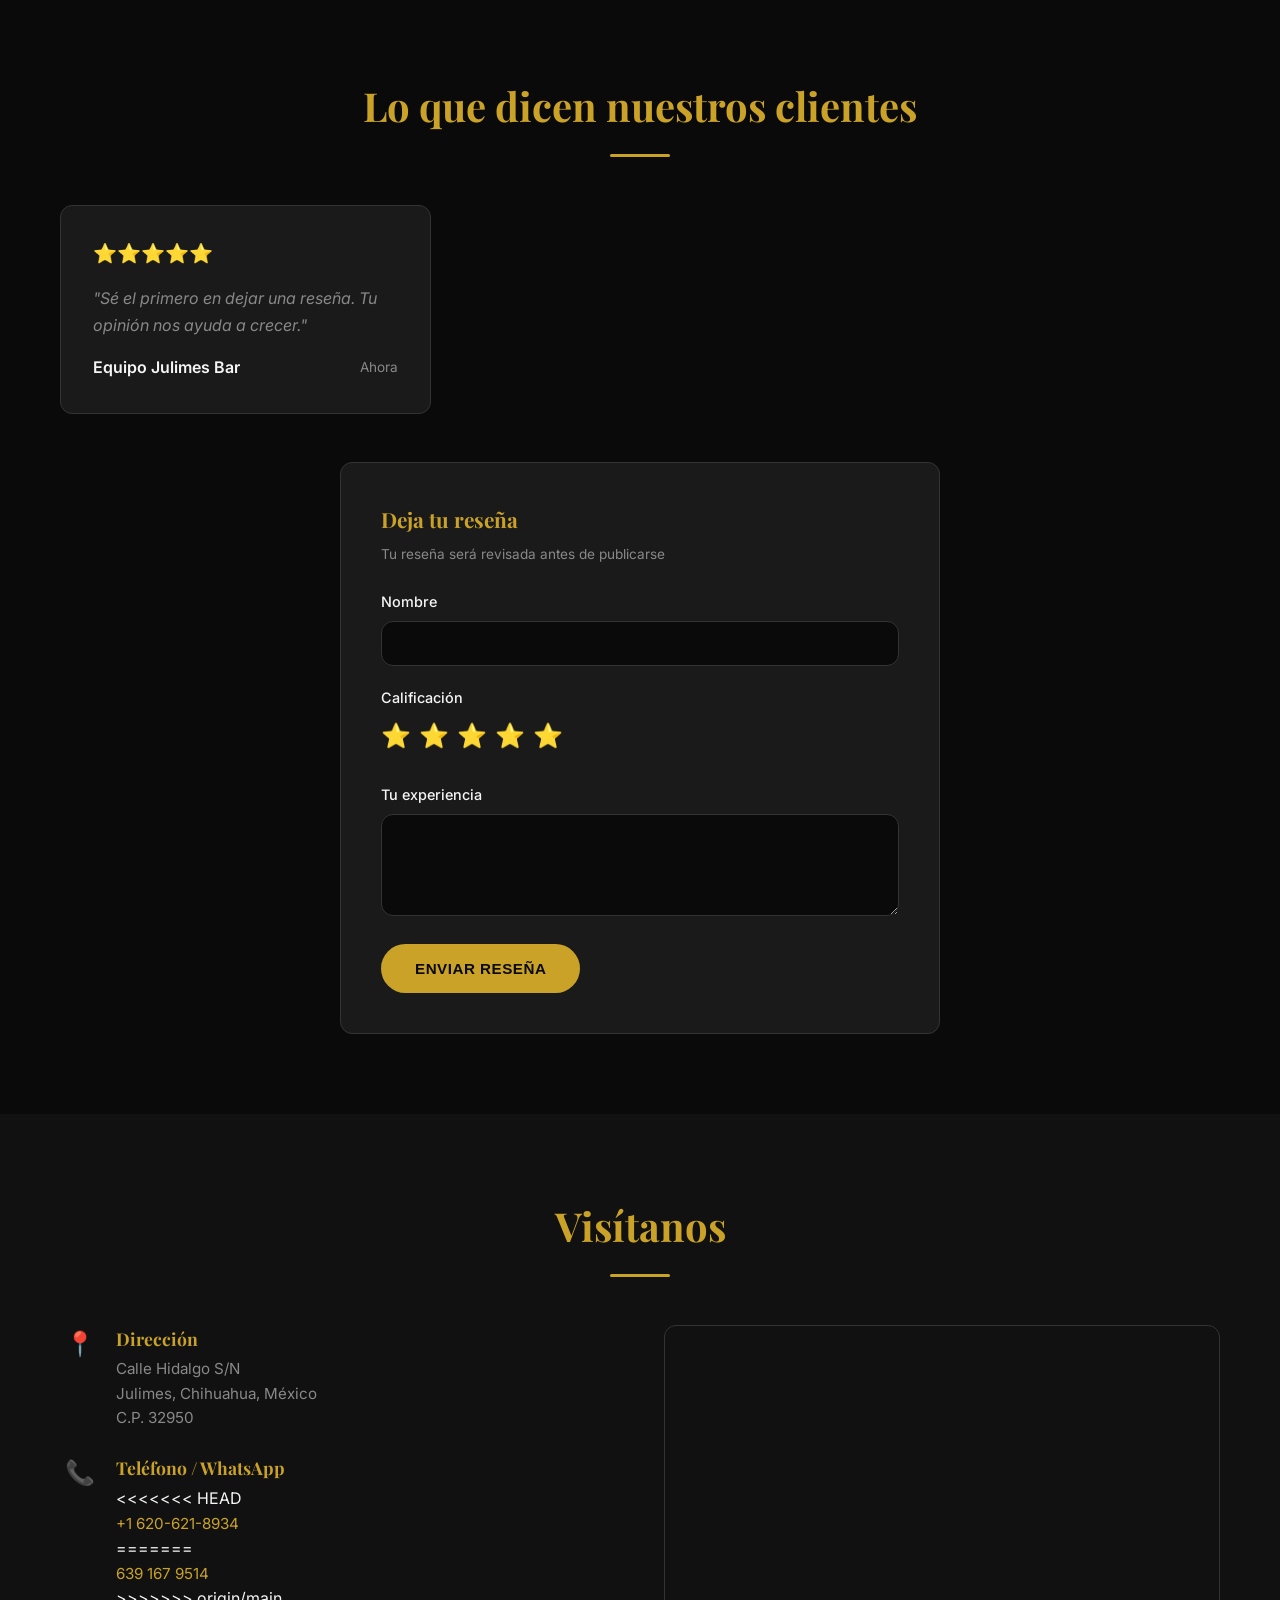
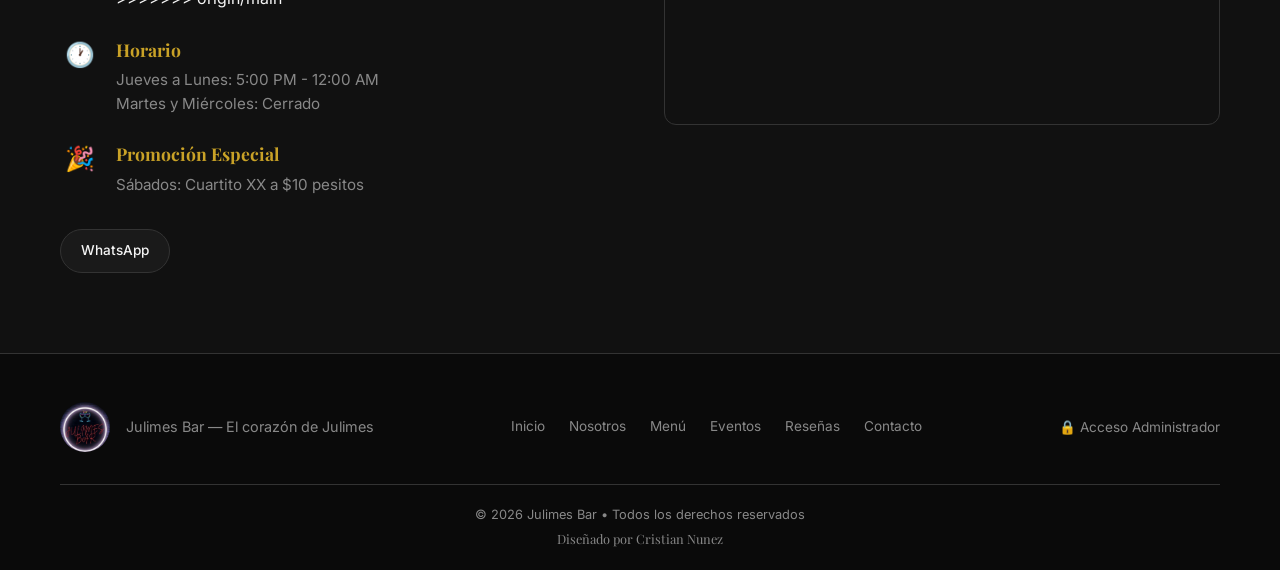
==== commit df5ebd96: "fix(contact): update phone number to +1 620-621-8934 Changed: - index.html line 305: phone number up" ====
--- a/index.html
+++ b/index.html
@@ -117,7 +117,7 @@
                 <div class="divider"></div>
                 <p class="section-subtitle" data-es="Lo mejor en bebidas y botanas" data-en="The best in drinks and snacks">Lo mejor en bebidas y botanas</p>
             </div>
-            <div class="menu-categories">
+            <div class="menu-categories" id="menu-categories">
                 <div class="menu-category">
                     <h3>🍺 <span data-es="Cervezas" data-en="Beers">Cervezas</span></h3>
                     <ul class="menu-list">
@@ -210,7 +210,7 @@
                 <div class="divider"></div>
                 <p class="section-subtitle" data-es="No te pierdas nuestras noches especiales" data-en="Don't miss our special nights">No te pierdas nuestras noches especiales</p>
             </div>
-            <div class="events-grid">
+            <div class="events-grid" id="events-grid">
                 <div class="event-card">
                     <div class="event-date">
                         <span class="day">SÁB</span>
@@ -302,14 +302,18 @@
                         <span class="contact-icon">📞</span>
                         <div>
                             <h4 data-es="Teléfono / WhatsApp" data-en="Phone / WhatsApp">Teléfono / WhatsApp</h4>
+<<<<<<< HEAD
                             <p><a href="tel:+16206218934">+1 620-621-8934</a></p>
+=======
+                            <p><a href="tel:+526391679514" id="contact-phone-link"><span id="contact-phone-text">639 167 9514</span></a></p>
+>>>>>>> origin/main
                         </div>
                     </div>
                     <div class="contact-item">
                         <span class="contact-icon">🕐</span>
                         <div>
                             <h4 data-es="Horario" data-en="Hours">Horario</h4>
-                            <p data-es="Jueves a Lunes: 5:00 PM - 12:00 AM<br>Martes y Miércoles: Cerrado" data-en="Thursday to Monday: 5:00 PM - 12:00 AM<br>Tuesday & Wednesday: Closed">Jueves a Lunes: 5:00 PM - 12:00 AM<br>Martes y Miércoles: Cerrado</p>
+                            <p id="contact-hours" data-es="Jueves a Lunes: 5:00 PM - 12:00 AM<br>Martes y Miércoles: Cerrado" data-en="Thursday to Monday: 5:00 PM - 12:00 AM<br>Tuesday & Wednesday: Closed">Jueves a Lunes: 5:00 PM - 12:00 AM<br>Martes y Miércoles: Cerrado</p>
                         </div>
                     </div>
                     <div class="contact-item">
@@ -320,8 +324,8 @@
                         </div>
                     </div>
                     <div class="social-links">
-                        <a href="https://wa.me/526391679514" class="social-btn" target="_blank">WhatsApp</a>
-                        <a href="#" class="social-btn" target="_blank">Facebook</a>
+                        <a href="https://wa.me/526391679514" class="social-btn" target="_blank" rel="noopener" id="whatsapp-link">WhatsApp</a>
+                        <a class="social-btn" target="_blank" rel="noopener" id="facebook-link" style="display: none;">Facebook</a>
                     </div>
                 </div>
                 <div class="map-container">
